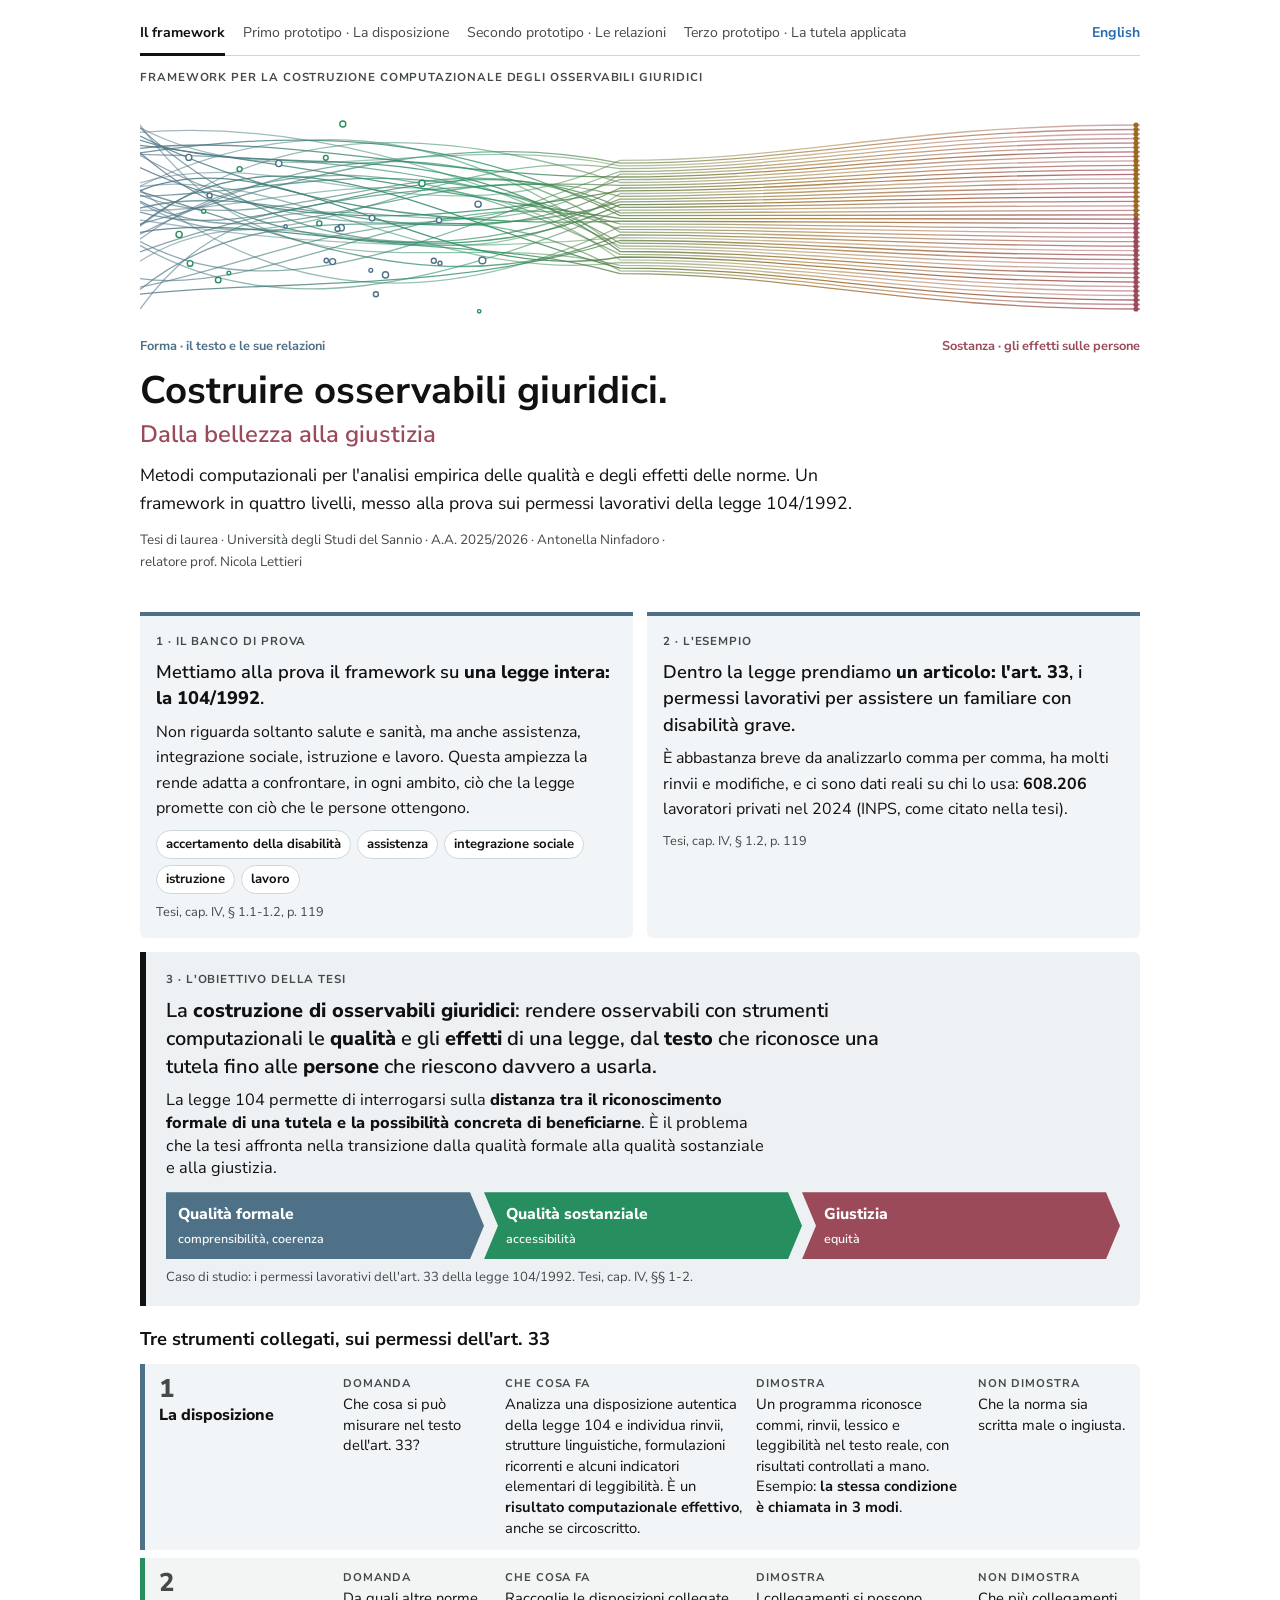
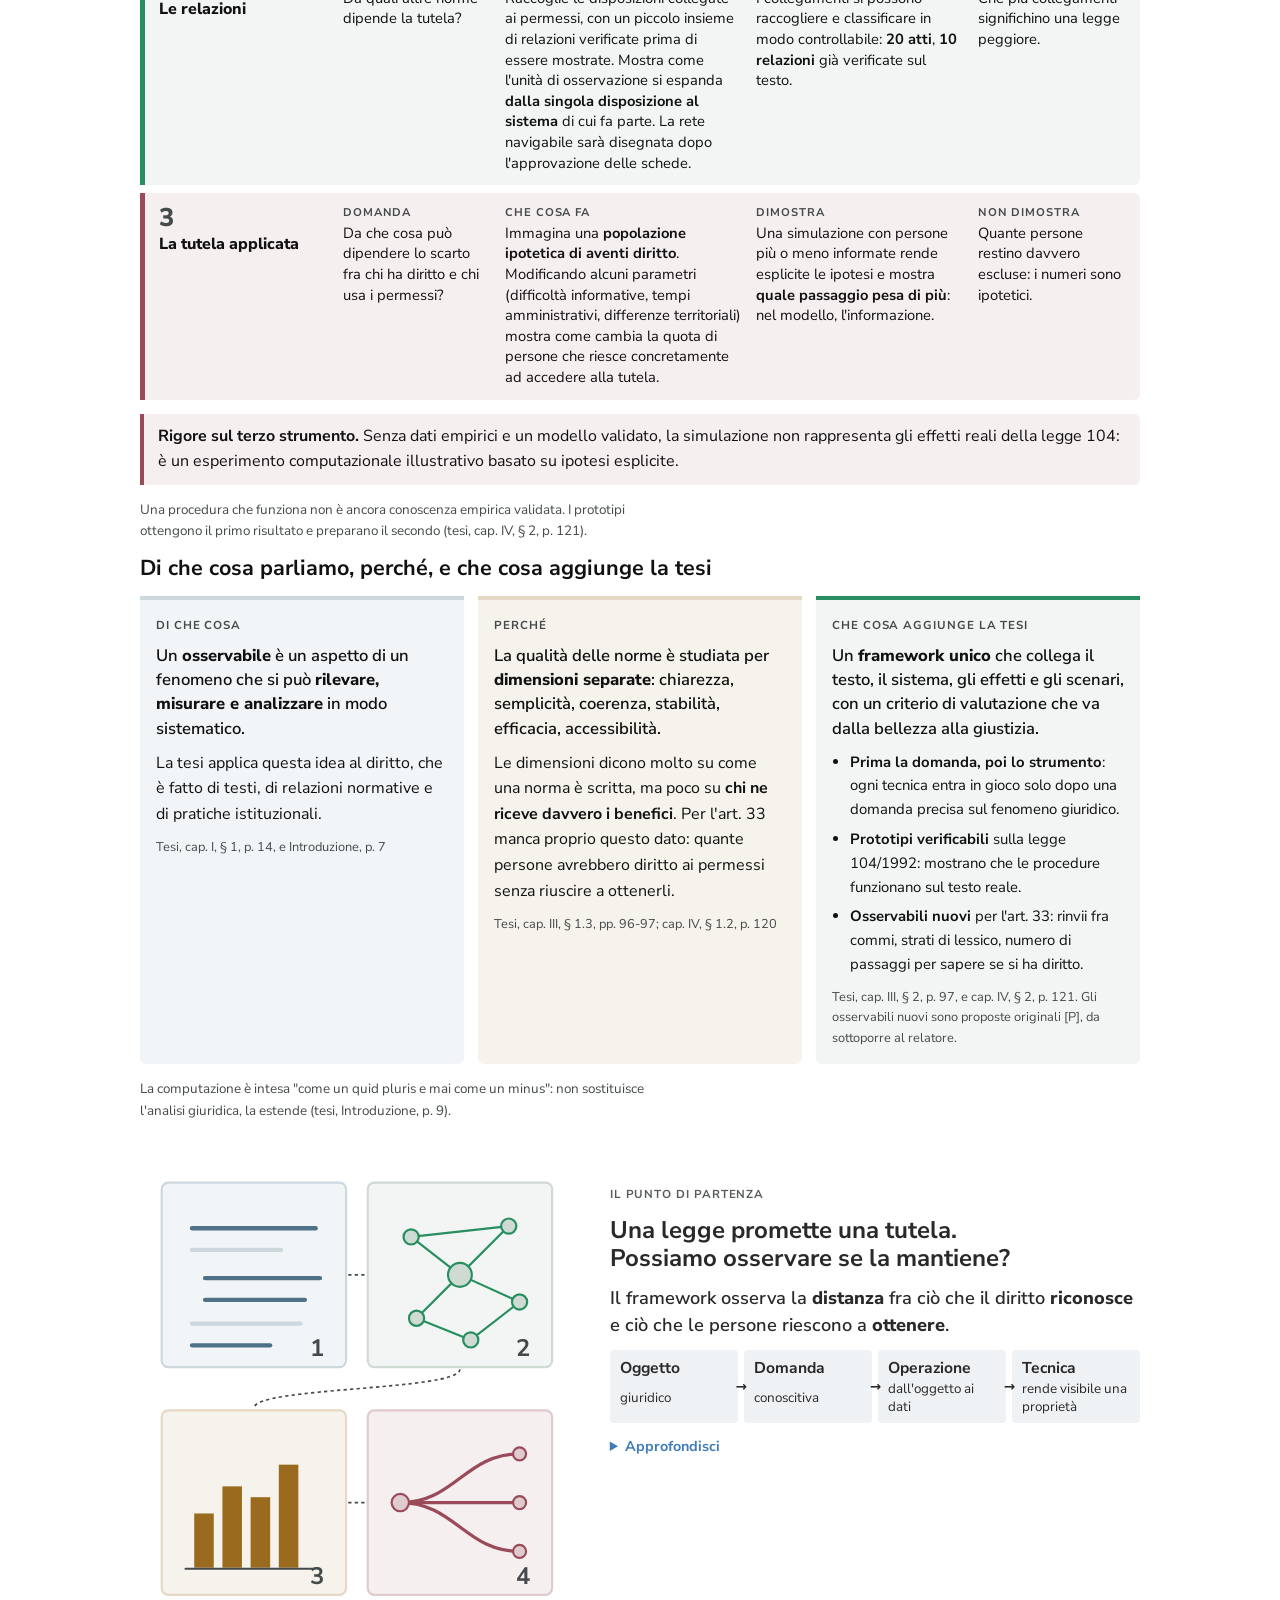
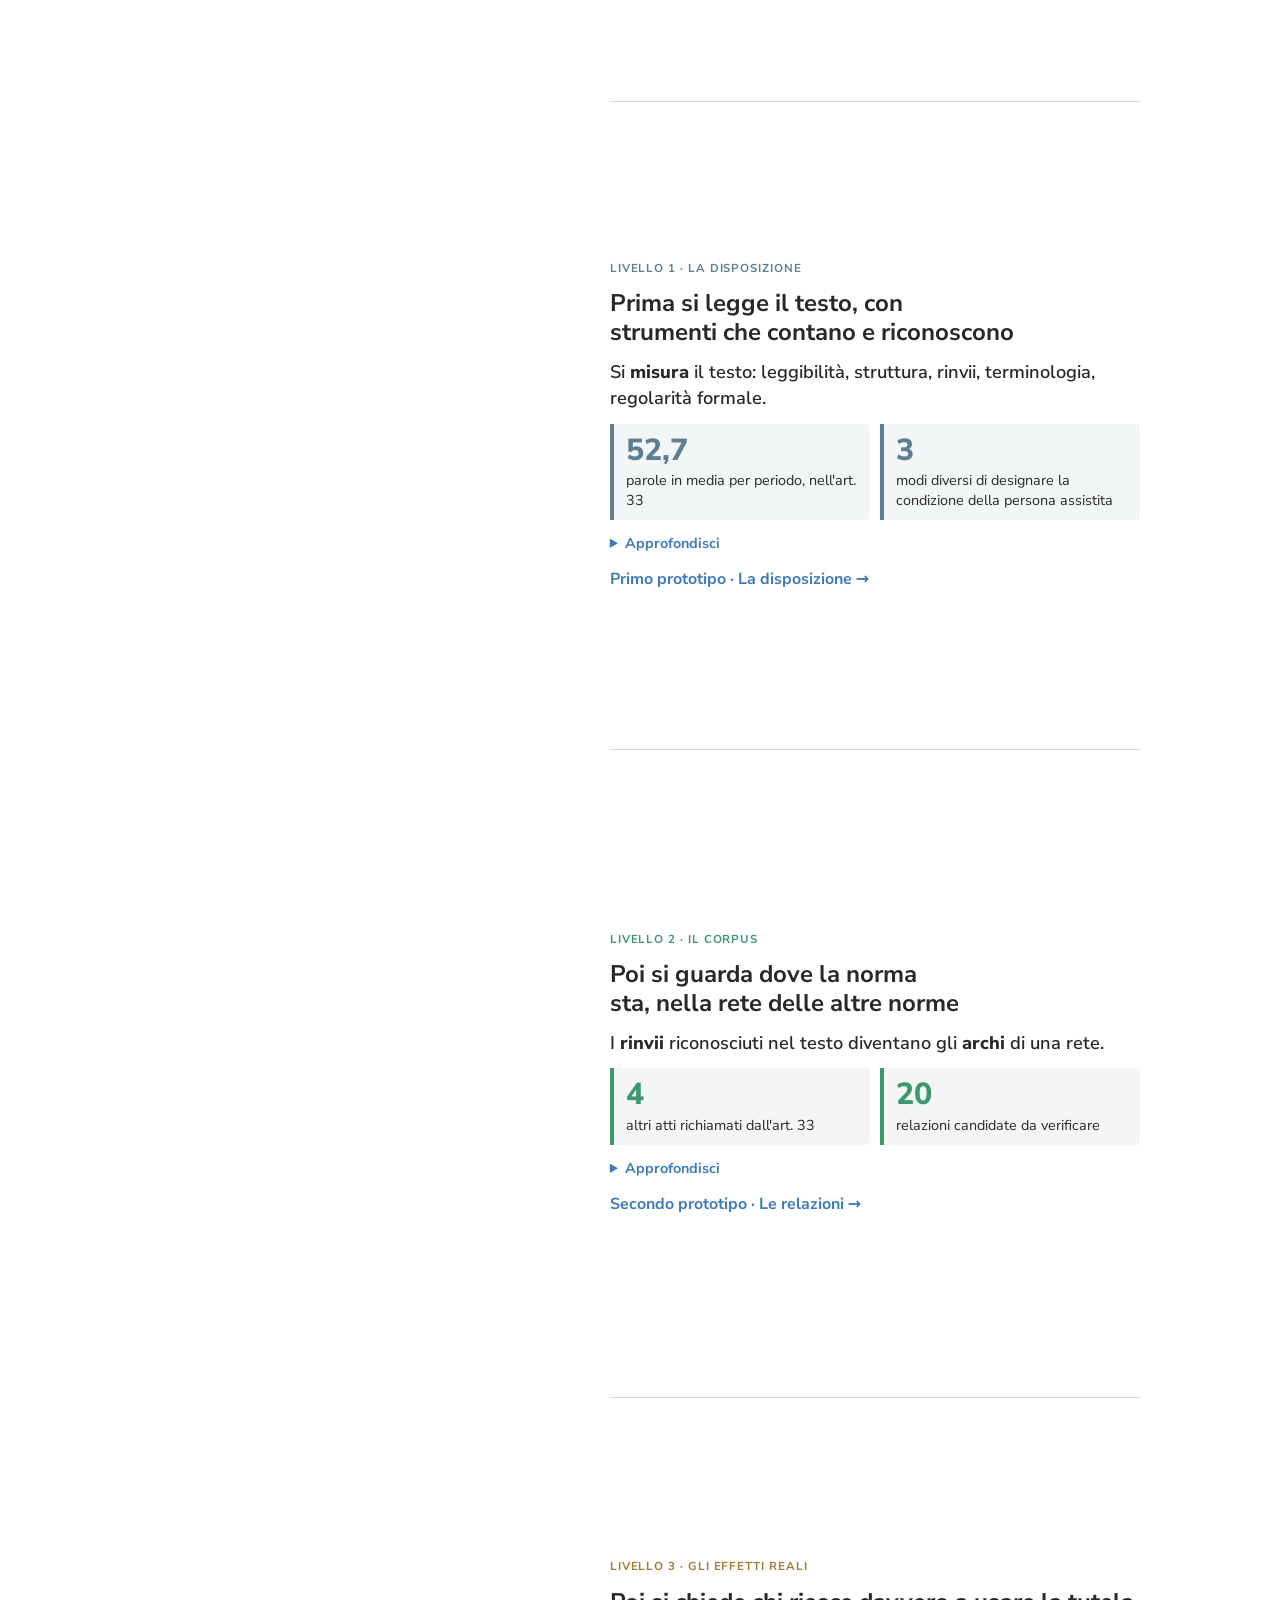
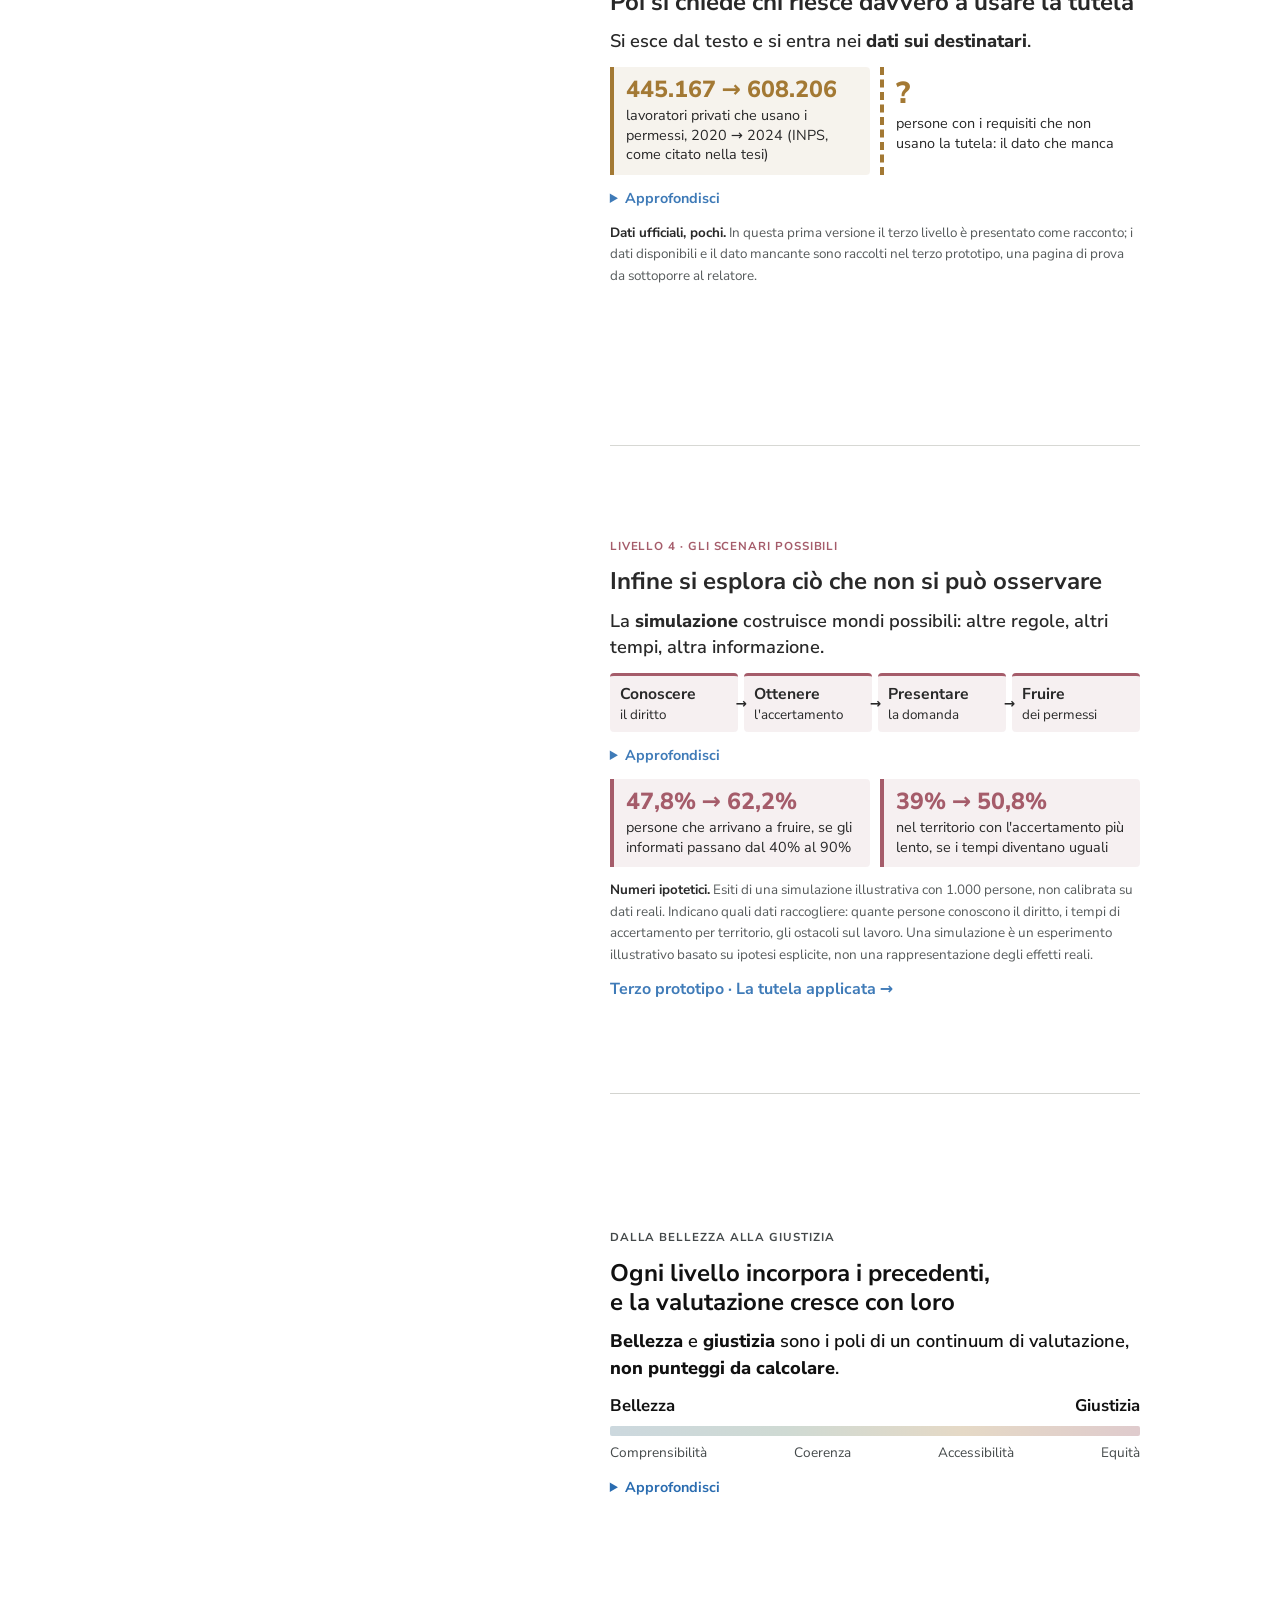
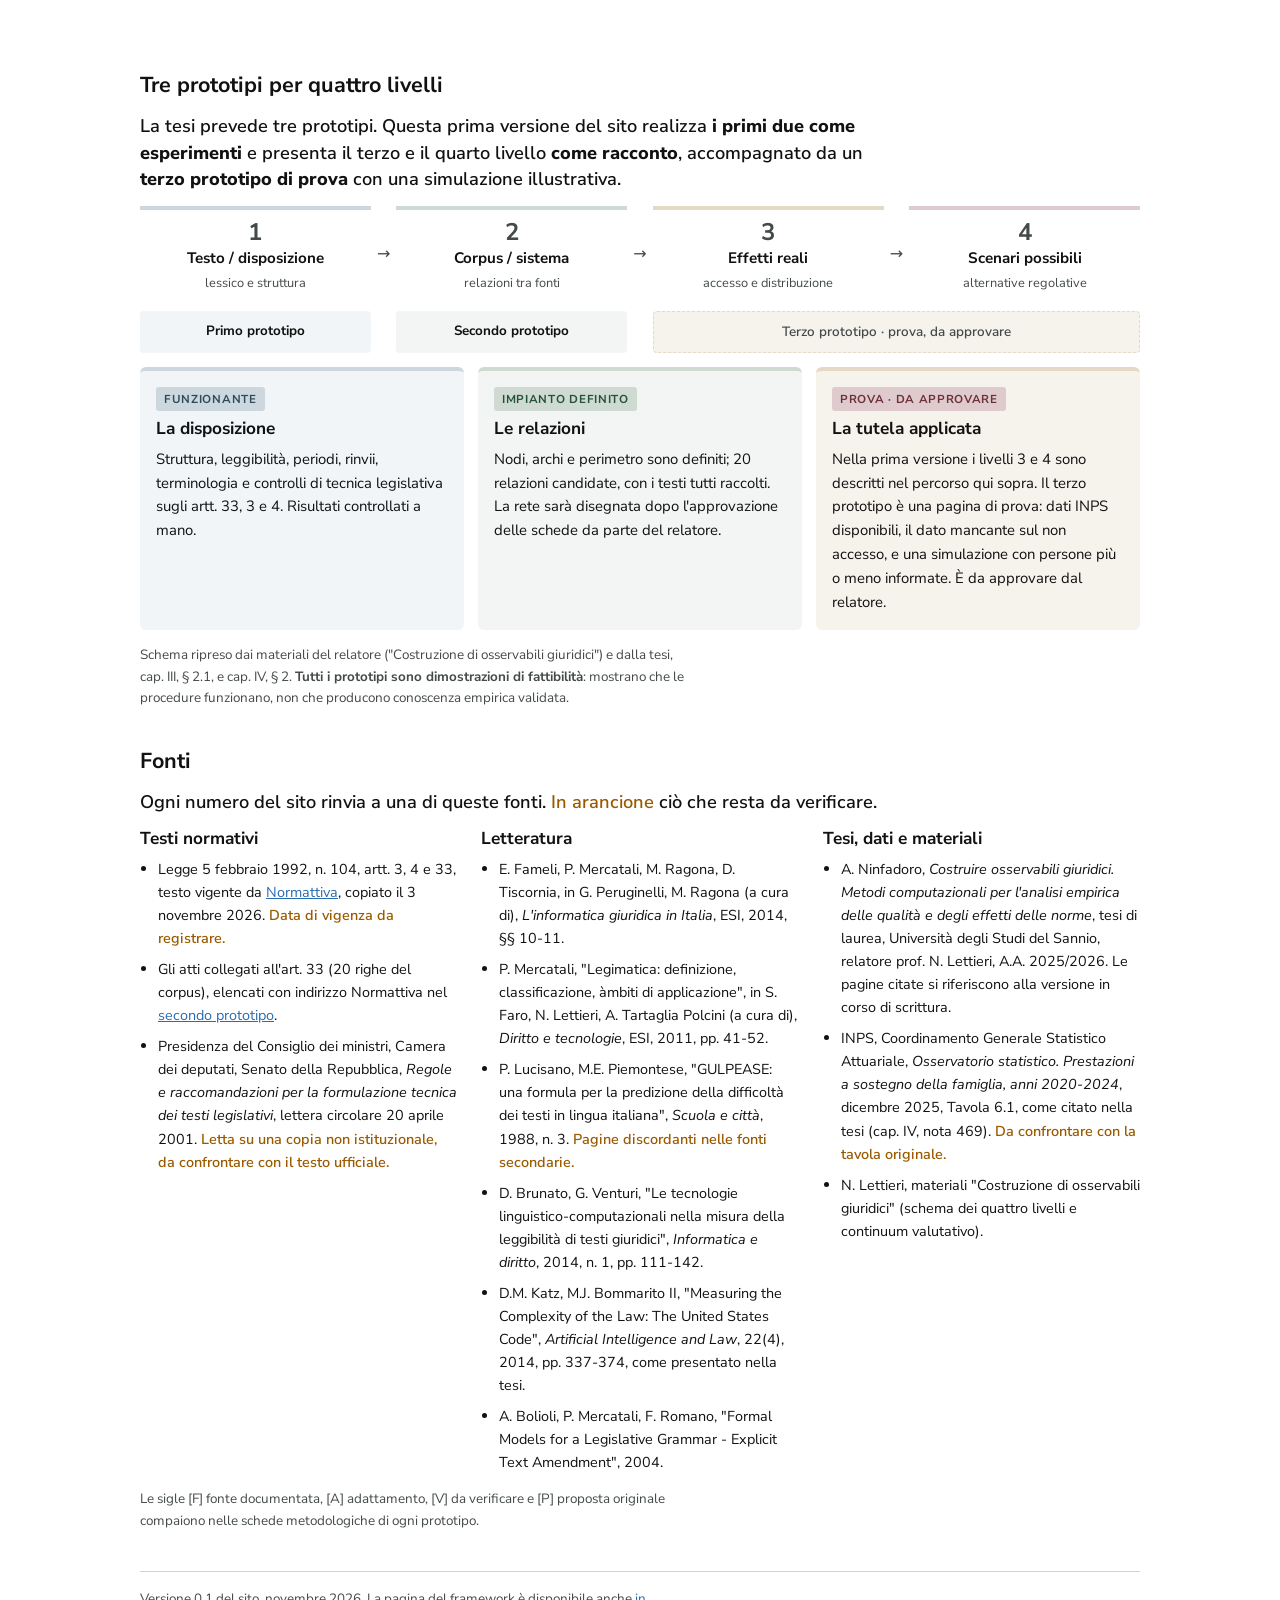
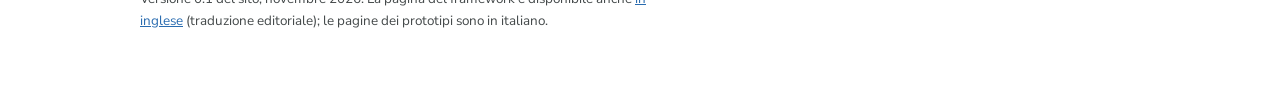
==== index.html @ 89d92637 "Versione inglese della pagina del framework; selettore di lingua Co-Authored-By: Claude Opus 5.5 <no" ====
<!doctype html>
<html lang="it">
<head>
<meta charset="utf-8">
<link rel="icon" href="assets/icona.svg" type="image/svg+xml">
<meta name="viewport" content="width=device-width, initial-scale=1, viewport-fit=cover">
<title>Costruire osservabili giuridici · Dalla bellezza alla giustizia</title>
<meta name="claude:viewport-fit-sides" content="cover">
<meta name="description" content="Framework per la costruzione computazionale degli osservabili giuridici: tre prototipi per quattro livelli di indagine, applicati ai permessi dell'art. 33 della legge 104/1992.">
<link rel="stylesheet" href="https://fonts.googleapis.com/css2?family=Nunito+Sans:ital,wght@0,400;0,600;0,700;1,400&display=swap">
<link rel="stylesheet" href="assets/base.css">
<link rel="stylesheet" href="assets/percorso.css">
</head>
<body>
<div class="pagina">

<header class="testata">
  <nav class="nav" aria-label="Sezioni del sito">
    <a href="index.html" aria-current="page">Il framework</a>
    <a class="n1" href="testo/index.html">Primo prototipo · La disposizione</a>
    <a class="n2" href="relazioni/index.html">Secondo prototipo · Le relazioni</a>
    <a class="n3" href="fasi-successive/simulazione/index.html">Terzo prototipo · La tutela applicata</a>
    <a class="lingua" href="en/index.html" lang="en">English</a>
  </nav>
  <span class="etichetta">Framework per la costruzione computazionale degli osservabili giuridici</span>
  <figure class="emblema">
    <img src="assets/emblema.svg" alt="Illustrazione: linee intrecciate a sinistra, come i rinvii di un testo normativo, convergono e si aprono a destra in un ventaglio ordinato; i colori passano dal blu e verde della forma all'ocra e al rosa della sostanza." width="1000" height="230">
    <figcaption><span class="e-forma">Forma · il testo e le sue relazioni</span><span class="e-sost">Sostanza · gli effetti sulle persone</span></figcaption>
  </figure>
  <h1>Costruire osservabili giuridici. <span class="h1-sotto">Dalla bellezza alla giustizia</span></h1>
  <p class="sottotitolo">Metodi computazionali per l'analisi empirica delle qualità e degli effetti delle norme. Un framework in quattro livelli, messo alla prova sui permessi lavorativi della legge 104/1992.</p>
  <p class="nota">Tesi di laurea · Università degli Studi del Sannio · A.A. 2025/2026 · Antonella Ninfadoro · relatore prof. Nicola Lettieri</p>
</header>


<section class="introduzione" aria-labelledby="t-intro">
  <ol class="filo">
    <li class="filo-p">
      <span class="etichetta">1 · Il banco di prova</span>
      <p class="tesi">Mettiamo alla prova il framework su <b>una legge intera: la 104/1992</b>.</p>
      <p>Non riguarda soltanto salute e sanità, ma anche assistenza, integrazione sociale, istruzione e lavoro. Questa ampiezza la rende adatta a confrontare, in ogni ambito, ciò che la legge promette con ciò che le persone ottengono.</p>
      <div class="ambiti" aria-label="Ambiti della legge 104/1992"><span>accertamento della disabilità</span><span>assistenza</span><span>integrazione sociale</span><span>istruzione</span><span>lavoro</span></div>
      <small>Tesi, cap. IV, § 1.1-1.2, p. 119</small>
    </li>
    <li class="filo-p">
      <span class="etichetta">2 · L'esempio</span>
      <p class="tesi">Dentro la legge prendiamo <b>un articolo: l'art. 33</b>, i permessi lavorativi per assistere un familiare con disabilità grave.</p>
      <p>È abbastanza breve da analizzarlo comma per comma, ha molti rinvii e modifiche, e ci sono dati reali su chi lo usa: <b>608.206</b> lavoratori privati nel 2024 (INPS, come citato nella tesi).</p>
      <small>Tesi, cap. IV, § 1.2, p. 119</small>
    </li>
  </ol>

  <div class="obiettivo">
    <span class="etichetta">3 · L'obiettivo della tesi</span>
    <p>La <b>costruzione di osservabili giuridici</b>: rendere osservabili con strumenti computazionali le <b>qualità</b> e gli <b>effetti</b> di una legge, dal <b>testo</b> che riconosce una tutela fino alle <b>persone</b> che riescono davvero a usarla.</p>
    <p class="ob-perche">La legge 104 permette di interrogarsi sulla <b>distanza tra il riconoscimento formale di una tutela e la possibilità concreta di beneficiarne</b>. È il problema che la tesi affronta nella transizione dalla qualità formale alla qualità sostanziale e alla giustizia.</p>
    <div class="transizione" aria-label="Dalla qualità formale alla giustizia">
      <span class="tr-1">Qualità formale<small>comprensibilità, coerenza</small></span>
      <span class="tr-2">Qualità sostanziale<small>accessibilità</small></span>
      <span class="tr-3">Giustizia<small>equità</small></span>
    </div>
    <small>Caso di studio: i permessi lavorativi dell'art. 33 della legge 104/1992. Tesi, cap. IV, §§ 1-2.</small>
  </div>

  <h3 class="sotto-h">Tre strumenti collegati, sui permessi dell'art. 33</h3>
  <div class="dimostra">
    <div class="dm-riga dm-1">
      <a class="dm-nome" href="testo/index.html"><span>1</span>La disposizione</a>
      <div><span class="dm-et">Domanda</span>Che cosa si può misurare nel testo dell'art. 33?</div>
      <div class="dm-fa"><span class="dm-et">Che cosa fa</span>Analizza una disposizione autentica della legge 104 e individua rinvii, strutture linguistiche, formulazioni ricorrenti e alcuni indicatori elementari di leggibilità. È un <b>risultato computazionale effettivo</b>, anche se circoscritto.</div>
      <div><span class="dm-et">Dimostra</span>Un programma riconosce commi, rinvii, lessico e leggibilità nel testo reale, con risultati controllati a mano. Esempio: <b>la stessa condizione è chiamata in 3 modi</b>.</div>
      <div><span class="dm-et">Non dimostra</span>Che la norma sia scritta male o ingiusta.</div>
    </div>
    <div class="dm-riga dm-2">
      <a class="dm-nome" href="relazioni/index.html"><span>2</span>Le relazioni</a>
      <div><span class="dm-et">Domanda</span>Da quali altre norme dipende la tutela?</div>
      <div class="dm-fa"><span class="dm-et">Che cosa fa</span>Raccoglie le disposizioni collegate ai permessi, con un piccolo insieme di relazioni verificate prima di essere mostrate. Mostra come l'unità di osservazione si espanda <b>dalla singola disposizione al sistema</b> di cui fa parte. La rete navigabile sarà disegnata dopo l'approvazione delle schede.</div>
      <div><span class="dm-et">Dimostra</span>I collegamenti si possono raccogliere e classificare in modo controllabile: <b>20 atti</b>, <b>10 relazioni</b> già verificate sul testo.</div>
      <div><span class="dm-et">Non dimostra</span>Che più collegamenti significhino una legge peggiore.</div>
    </div>
    <div class="dm-riga dm-3">
      <a class="dm-nome" href="fasi-successive/simulazione/index.html"><span>3</span>La tutela applicata</a>
      <div><span class="dm-et">Domanda</span>Da che cosa può dipendere lo scarto fra chi ha diritto e chi usa i permessi?</div>
      <div class="dm-fa"><span class="dm-et">Che cosa fa</span>Immagina una <b>popolazione ipotetica di aventi diritto</b>. Modificando alcuni parametri (difficoltà informative, tempi amministrativi, differenze territoriali) mostra come cambia la quota di persone che riesce concretamente ad accedere alla tutela.</div>
      <div><span class="dm-et">Dimostra</span>Una simulazione con persone più o meno informate rende esplicite le ipotesi e mostra <b>quale passaggio pesa di più</b>: nel modello, l'informazione.</div>
      <div><span class="dm-et">Non dimostra</span>Quante persone restino davvero escluse: i numeri sono ipotetici.</div>
    </div>
  </div>
  <p class="rigore"><b>Rigore sul terzo strumento.</b> Senza dati empirici e un modello validato, la simulazione non rappresenta gli effetti reali della legge 104: è un esperimento computazionale illustrativo basato su ipotesi esplicite.</p>
  <p class="nota">Una procedura che funziona non è ancora conoscenza empirica validata. I prototipi ottengono il primo risultato e preparano il secondo (tesi, cap. IV, § 2, p. 121).</p>

  <h2 id="t-intro">Di che cosa parliamo, perché, e che cosa aggiunge la tesi</h2>
  <div class="tre">
    <div class="tre-c">
      <span class="etichetta">Di che cosa</span>
      <p class="tesi">Un <b>osservabile</b> è un aspetto di un fenomeno che si può <b>rilevare, misurare e analizzare</b> in modo sistematico.</p>
      <p>La tesi applica questa idea al diritto, che è fatto di testi, di relazioni normative e di pratiche istituzionali.</p>
      <small>Tesi, cap. I, § 1, p. 14, e Introduzione, p. 7</small>
    </div>
    <div class="tre-c">
      <span class="etichetta">Perché</span>
      <p class="tesi">La qualità delle norme è studiata per <b>dimensioni separate</b>: chiarezza, semplicità, coerenza, stabilità, efficacia, accessibilità.</p>
      <p>Le dimensioni dicono molto su come una norma è scritta, ma poco su <b>chi ne riceve davvero i benefici</b>. Per l'art. 33 manca proprio questo dato: quante persone avrebbero diritto ai permessi senza riuscire a ottenerli.</p>
      <small>Tesi, cap. III, § 1.3, pp. 96-97; cap. IV, § 1.2, p. 120</small>
    </div>
    <div class="tre-c contributo">
      <span class="etichetta">Che cosa aggiunge la tesi</span>
      <p class="tesi">Un <b>framework unico</b> che collega il testo, il sistema, gli effetti e gli scenari, con un criterio di valutazione che va dalla bellezza alla giustizia.</p>
      <ul>
        <li><b>Prima la domanda, poi lo strumento</b>: ogni tecnica entra in gioco solo dopo una domanda precisa sul fenomeno giuridico.</li>
        <li><b>Prototipi verificabili</b> sulla legge 104/1992: mostrano che le procedure funzionano sul testo reale.</li>
        <li><b>Osservabili nuovi</b> per l'art. 33: rinvii fra commi, strati di lessico, numero di passaggi per sapere se si ha diritto.</li>
      </ul>
      <small>Tesi, cap. III, § 2, p. 97, e cap. IV, § 2, p. 121. Gli osservabili nuovi sono proposte originali [P], da sottoporre al relatore.</small>
    </div>
  </div>
  <p class="nota">La computazione è intesa "come un quid pluris e mai come un minus": non sostituisce l'analisi giuridica, la estende (tesi, Introduzione, p. 9).</p>
</section>

<section class="percorso" aria-label="Il framework, livello per livello">
  <div class="scena" aria-hidden="true">
    <svg id="scena" viewBox="0 0 400 420">
      <g class="liv" data-liv="1" transform="translate(20,20)">
        <rect class="fondo f-disp" width="170" height="170" rx="6"/>
        <line class="tratto" x1="28" y1="42" x2="142" y2="42"/><line class="tratto lieve" x1="28" y1="62" x2="110" y2="62"/>
        <line class="tratto" x1="40" y1="88" x2="146" y2="88"/><line class="tratto" x1="40" y1="108" x2="132" y2="108"/>
        <line class="tratto lieve" x1="28" y1="130" x2="128" y2="130"/><line class="tratto" x1="28" y1="150" x2="100" y2="150"/>
        <text class="num" x="150" y="160">1</text>
      </g>
      <g class="liv" data-liv="2" transform="translate(210,20)">
        <rect class="fondo f-corp" width="170" height="170" rx="6"/>
        <g class="rete">
          <line x1="85" y1="85" x2="40" y2="50"/><line x1="85" y1="85" x2="130" y2="40"/><line x1="85" y1="85" x2="140" y2="110"/>
          <line x1="85" y1="85" x2="45" y2="125"/><line x1="40" y1="50" x2="130" y2="40"/><line x1="45" y1="125" x2="95" y2="145"/><line x1="140" y1="110" x2="95" y2="145"/>
          <circle cx="85" cy="85" r="11"/><circle cx="40" cy="50" r="7"/><circle cx="130" cy="40" r="7"/><circle cx="140" cy="110" r="7"/><circle cx="45" cy="125" r="7"/><circle cx="95" cy="145" r="7"/>
        </g>
        <text class="num" x="150" y="160">2</text>
      </g>
      <g class="liv" data-liv="3" transform="translate(20,230)">
        <rect class="fondo f-eff" width="170" height="170" rx="6"/>
        <g class="barre"><rect x="30" y="95" width="18" height="50"/><rect x="56" y="70" width="18" height="75"/><rect x="82" y="80" width="18" height="65"/><rect x="108" y="50" width="18" height="95"/></g>
        <line class="tratto" x1="22" y1="146" x2="140" y2="146"/>
        <text class="num" x="150" y="160">3</text>
      </g>
      <g class="liv" data-liv="4" transform="translate(210,230)">
        <rect class="fondo f-sim" width="170" height="170" rx="6"/>
        <g class="rami"><path d="M30 85 C80 85 90 40 140 40"/><path d="M30 85 L140 85"/><path d="M30 85 C80 85 90 130 140 130"/>
          <circle cx="30" cy="85" r="8"/><circle cx="140" cy="40" r="6"/><circle cx="140" cy="85" r="6"/><circle cx="140" cy="130" r="6"/></g>
        <text class="num" x="150" y="160">4</text>
      </g>
      <path class="freccia" d="M192 105 H208"/><path class="freccia" d="M295 192 C295 212 105 208 105 228"/><path class="freccia" d="M192 315 H208"/>
    </svg>
  </div>

  <div class="passi">
    <article class="passo" data-passo="0">
      <span class="etichetta">Il punto di partenza</span>
      <h2>Una legge promette una tutela. Possiamo osservare se la mantiene?</h2>
      <p class="tesi">Il framework osserva la <b>distanza</b> fra ciò che il diritto <b>riconosce</b> e ciò che le persone riescono a <b>ottenere</b>.</p>
      <ol class="catena" aria-label="I quattro elementi del framework">
        <li><b>Oggetto</b><span>giuridico</span></li>
        <li><b>Domanda</b><span>conoscitiva</span></li>
        <li><b>Operazione</b><span>dall'oggetto ai dati</span></li>
        <li><b>Tecnica</b><span>rende visibile una proprietà</span></li>
      </ol>
      <details class="altro">
        <summary>Approfondisci</summary>
        <p>L'art. 3, comma 2, della Costituzione chiede di rimuovere gli ostacoli che limitano "di fatto" l'uguaglianza. L'espressione sposta lo sguardo dal testo della norma alla vita delle persone. La computazione offre strumenti per osservare la distanza fra ciò che il diritto riconosce e ciò che le persone riescono a ottenere.</p>
        <p>Il framework non è un metodo unico. Mette in relazione quattro elementi: un oggetto giuridico, una domanda conoscitiva, un'operazione che trasforma l'oggetto in dati, una tecnica che rende visibile una proprietà di quei dati.</p>
      </details>
    </article>

    <article class="passo" data-passo="1">
      <span class="etichetta l1">Livello 1 · La disposizione</span>
      <h2>Prima si legge il testo, con strumenti che contano e riconoscono</h2>
      <p class="tesi">Si <b>misura</b> il testo: leggibilità, struttura, rinvii, terminologia, regolarità formale.</p>
      <div class="cifre l1">
        <div><b>52,7</b><span>parole in media per periodo, nell'art. 33</span></div>
        <div><b>3</b><span>modi diversi di designare la condizione della persona assistita</span></div>
      </div>
      <details class="altro">
        <summary>Approfondisci</summary>
        <p>Il testo normativo è fatto di parole, e le parole si possono contare e riconoscere. Al primo livello si misurano leggibilità, struttura, rinvii, terminologia, regolarità formale. L'operazione è descrivere e misurare.</p>
        <p>Nell'art. 33 un periodo ha in media <b>52,7 parole</b>. La stessa condizione della persona assistita è designata in <b>tre modi</b>, che corrispondono a strati diversi di modifiche.</p>
      </details>
      <a class="vai" href="testo/index.html">Primo prototipo · La disposizione →</a>
    </article>

    <article class="passo" data-passo="2">
      <span class="etichetta l2">Livello 2 · Il corpus</span>
      <h2>Poi si guarda dove la norma sta, nella rete delle altre norme</h2>
      <p class="tesi">I <b>rinvii</b> riconosciuti nel testo diventano gli <b>archi</b> di una rete.</p>
      <div class="cifre l2">
        <div><b>4</b><span>altri atti richiamati dall'art. 33</span></div>
        <div><b>20</b><span>relazioni candidate da verificare</span></div>
      </div>
      <details class="altro">
        <summary>Approfondisci</summary>
        <p>Una disposizione chiara, letta da sola, può diventare oscura dentro una catena di rinvii e modifiche. Al secondo livello i rinvii riconosciuti nel testo diventano gli archi di una rete. La domanda è se la norma sta bene nel sistema.</p>
        <p>L'art. 33 rinvia a <b>4 altri atti</b>. Le sue note di aggiornamento registrano modifiche, interpretazioni, deroghe e una sentenza della Corte costituzionale: <b>20 relazioni candidate</b> da verificare.</p>
      </details>
      <a class="vai" href="relazioni/index.html">Secondo prototipo · Le relazioni →</a>
    </article>

    <article class="passo" data-passo="3">
      <span class="etichetta l3">Livello 3 · Gli effetti reali</span>
      <h2>Poi si chiede chi riesce davvero a usare la tutela</h2>
      <p class="tesi">Si esce dal testo e si entra nei <b>dati sui destinatari</b>.</p>
      <div class="cifre l3">
        <div><b>445.167 → 608.206</b><span>lavoratori privati che usano i permessi, 2020 → 2024 (INPS, come citato nella tesi)</span></div>
        <div class="manca"><b>?</b><span>persone con i requisiti che non usano la tutela: il dato che manca</span></div>
      </div>
      <details class="altro">
        <summary>Approfondisci</summary>
        <p>Il terzo livello esce dal testo ed entra nei dati sui destinatari. Attribuire un effetto a una norma richiede un disegno di ricerca adeguato. Il primo passo è costruire l'osservabile giusto.</p>
        <p>I lavoratori privati che usano i permessi passano da <b>445.167</b> nel 2020 a <b>608.206</b> nel 2024 (INPS, come citato nella tesi). Manca il dato più importante: quante persone avrebbero diritto ai permessi senza riuscire a ottenerli. L'osservabile da costruire è il non accesso: chi ha i requisiti e non usa la tutela, dove e perché.</p>
      </details>
      <p class="nota stato-liv"><b>Dati ufficiali, pochi.</b> In questa prima versione il terzo livello è presentato come racconto; i dati disponibili e il dato mancante sono raccolti nel terzo prototipo, una pagina di prova da sottoporre al relatore.</p>
    </article>

    <article class="passo" data-passo="4">
      <span class="etichetta l4">Livello 4 · Gli scenari possibili</span>
      <h2>Infine si esplora ciò che non si può osservare</h2>
      <p class="tesi">La <b>simulazione</b> costruisce mondi possibili: altre regole, altri tempi, altra informazione.</p>
      <ol class="catena l4" aria-label="Passaggi che una simulazione potrebbe seguire">
        <li><b>Conoscere</b><span>il diritto</span></li>
        <li><b>Ottenere</b><span>l'accertamento</span></li>
        <li><b>Presentare</b><span>la domanda</span></li>
        <li><b>Fruire</b><span>dei permessi</span></li>
      </ol>
      <details class="altro">
        <summary>Approfondisci</summary>
        <p>La simulazione costruisce mondi possibili: che cosa accadrebbe con altre regole, altri tempi, altra informazione. I suoi risultati dipendono dalle ipotesi e vanno letti con l'analisi di sensibilità. Estende l'osservazione verso i possibili e non la sostituisce.</p>
        <p>Per l'art. 33 si potrebbe simulare una popolazione ipotetica di aventi diritto che attraversa i passaggi ricostruiti nel primo prototipo: conoscere il diritto, ottenere l'accertamento, presentare la domanda, fruire dei permessi. Variando tempi e informazione si vedrebbe quale passaggio pesa di più.</p>
      </details>
      <div class="cifre l4">
        <div><b>47,8% → 62,2%</b><span>persone che arrivano a fruire, se gli informati passano dal 40% al 90%</span></div>
        <div><b>39% → 50,8%</b><span>nel territorio con l'accertamento più lento, se i tempi diventano uguali</span></div>
      </div>
      <p class="nota stato-liv"><b>Numeri ipotetici.</b> Esiti di una simulazione illustrativa con 1.000 persone, non calibrata su dati reali. Indicano quali dati raccogliere: quante persone conoscono il diritto, i tempi di accertamento per territorio, gli ostacoli sul lavoro. Una simulazione è un esperimento illustrativo basato su ipotesi esplicite, non una rappresentazione degli effetti reali.</p>
      <a class="vai" href="fasi-successive/simulazione/index.html">Terzo prototipo · La tutela applicata →</a>
    </article>

    <article class="passo" data-passo="5">
      <span class="etichetta">Dalla bellezza alla giustizia</span>
      <h2>Ogni livello incorpora i precedenti, e la valutazione cresce con loro</h2>
      <p class="tesi"><b>Bellezza</b> e <b>giustizia</b> sono i poli di un continuum di valutazione, <b>non punteggi da calcolare</b>.</p>
      <div class="continuum">
        <div class="c-poli"><b>Bellezza</b><b>Giustizia</b></div>
        <div class="c-barra"></div>
        <div class="c-criteri"><span>Comprensibilità</span><span>Coerenza</span><span>Accessibilità</span><span>Equità</span></div>
      </div>
      <details class="altro">
        <summary>Approfondisci</summary>
        <p>Bellezza e giustizia sono i poli di un continuum di valutazione, non punteggi da calcolare. I primi due livelli informano soprattutto un giudizio sulla qualità formale; il terzo e il quarto un giudizio sugli effetti. I dati non dicono che una legge è giusta. Rendono osservabili conseguenze rilevanti per quel giudizio, che resta affidato a un criterio normativo esplicito.</p>
      </details>
    </article>
  </div>
</section>

<section aria-labelledby="t-tre">
  <h2 id="t-tre">Tre prototipi per quattro livelli</h2>
  <p class="tesi">La tesi prevede tre prototipi. Questa prima versione del sito realizza <b>i primi due come esperimenti</b> e presenta il terzo e il quarto livello <b>come racconto</b>, accompagnato da un <b>terzo prototipo di prova</b> con una simulazione illustrativa.</p>
  <div class="livelli">
    <a class="lv disp" href="testo/index.html"><span class="lv-n">1</span><b>Testo / disposizione</b><small>lessico e struttura</small></a>
    <div class="lv-freccia" aria-hidden="true">→</div>
    <a class="lv corp" href="relazioni/index.html"><span class="lv-n">2</span><b>Corpus / sistema</b><small>relazioni tra fonti</small></a>
    <div class="lv-freccia" aria-hidden="true">→</div>
    <div class="lv eff"><span class="lv-n">3</span><b>Effetti reali</b><small>accesso e distribuzione</small></div>
    <div class="lv-freccia" aria-hidden="true">→</div>
    <div class="lv sim"><span class="lv-n">4</span><b>Scenari possibili</b><small>alternative regolative</small></div>
    <a class="pr p1" href="testo/index.html">Primo prototipo</a>
    <a class="pr p2" href="relazioni/index.html">Secondo prototipo</a>
    <a class="pr p3 futuro" href="fasi-successive/simulazione/index.html">Terzo prototipo · prova, da approvare</a>
  </div>
  <div class="schede-pr">
    <a class="spr disp" href="testo/index.html">
      <span class="statuto misurato">funzionante</span>
      <h3>La disposizione</h3>
      <p>Struttura, leggibilità, periodi, rinvii, terminologia e controlli di tecnica legislativa sugli artt. 33, 3 e 4. Risultati controllati a mano.</p>
    </a>
    <a class="spr corp" href="relazioni/index.html">
      <span class="statuto progetto">impianto definito</span>
      <h3>Le relazioni</h3>
      <p>Nodi, archi e perimetro sono definiti; 20 relazioni candidate, con i testi tutti raccolti. La rete sarà disegnata dopo l'approvazione delle schede da parte del relatore.</p>
    </a>
    <a class="spr eff" href="fasi-successive/simulazione/index.html">
      <span class="statuto simulato">prova · da approvare</span>
      <h3>La tutela applicata</h3>
      <p>Nella prima versione i livelli 3 e 4 sono descritti nel percorso qui sopra. Il terzo prototipo è una pagina di prova: dati INPS disponibili, il dato mancante sul non accesso, e una simulazione con persone più o meno informate. È da approvare dal relatore.</p>
    </a>
  </div>
  <p class="nota">Schema ripreso dai materiali del relatore ("Costruzione di osservabili giuridici") e dalla tesi, cap. III, § 2.1, e cap. IV, § 2. <b>Tutti i prototipi sono dimostrazioni di fattibilità</b>: mostrano che le procedure funzionano, non che producono conoscenza empirica validata.</p>
</section>


<section class="fonti" id="fonti" aria-labelledby="t-fonti">
  <h2 id="t-fonti">Fonti</h2>
  <p class="tesi">Ogni numero del sito rinvia a una di queste fonti. <span class="verifica">In arancione</span> ciò che resta da verificare.</p>
  <div class="fonti-gruppi">
    <div>
      <h3>Testi normativi</h3>
      <ul>
        <li>Legge 5 febbraio 1992, n. 104, artt. 3, 4 e 33, testo vigente da <a href="https://www.normattiva.it/eli/stato/LEGGE/1992/02/05/104/CONSOLIDATED/" target="_blank" rel="noopener">Normattiva</a>, copiato il 3 novembre 2026. <span class="verifica">Data di vigenza da registrare.</span></li>
        <li>Gli atti collegati all'art. 33 (20 righe del corpus), elencati con indirizzo Normattiva nel <a href="relazioni/index.html">secondo prototipo</a>.</li>
        <li>Presidenza del Consiglio dei ministri, Camera dei deputati, Senato della Repubblica, <i>Regole e raccomandazioni per la formulazione tecnica dei testi legislativi</i>, lettera circolare 20 aprile 2001. <span class="verifica">Letta su una copia non istituzionale, da confrontare con il testo ufficiale.</span></li>
      </ul>
    </div>
    <div>
      <h3>Letteratura</h3>
      <ul>
        <li>E. Fameli, P. Mercatali, M. Ragona, D. Tiscornia, in G. Peruginelli, M. Ragona (a cura di), <i>L'informatica giuridica in Italia</i>, ESI, 2014, §§ 10-11.</li>
        <li>P. Mercatali, "Legimatica: definizione, classificazione, àmbiti di applicazione", in S. Faro, N. Lettieri, A. Tartaglia Polcini (a cura di), <i>Diritto e tecnologie</i>, ESI, 2011, pp. 41-52.</li>
        <li>P. Lucisano, M.E. Piemontese, "GULPEASE: una formula per la predizione della difficoltà dei testi in lingua italiana", <i>Scuola e città</i>, 1988, n. 3. <span class="verifica">Pagine discordanti nelle fonti secondarie.</span></li>
        <li>D. Brunato, G. Venturi, "Le tecnologie linguistico-computazionali nella misura della leggibilità di testi giuridici", <i>Informatica e diritto</i>, 2014, n. 1, pp. 111-142.</li>
        <li>D.M. Katz, M.J. Bommarito II, "Measuring the Complexity of the Law: The United States Code", <i>Artificial Intelligence and Law</i>, 22(4), 2014, pp. 337-374, come presentato nella tesi.</li>
        <li>A. Bolioli, P. Mercatali, F. Romano, "Formal Models for a Legislative Grammar - Explicit Text Amendment", 2004.</li>
      </ul>
    </div>
    <div>
      <h3>Tesi, dati e materiali</h3>
      <ul>
        <li>A. Ninfadoro, <i>Costruire osservabili giuridici. Metodi computazionali per l'analisi empirica delle qualità e degli effetti delle norme</i>, tesi di laurea, Università degli Studi del Sannio, relatore prof. N. Lettieri, A.A. 2025/2026. Le pagine citate si riferiscono alla versione in corso di scrittura.</li>
        <li>INPS, Coordinamento Generale Statistico Attuariale, <i>Osservatorio statistico. Prestazioni a sostegno della famiglia, anni 2020-2024</i>, dicembre 2025, Tavola 6.1, come citato nella tesi (cap. IV, nota 469). <span class="verifica">Da confrontare con la tavola originale.</span></li>
        <li>N. Lettieri, materiali "Costruzione di osservabili giuridici" (schema dei quattro livelli e continuum valutativo).</li>
      </ul>
    </div>
  </div>
  <p class="nota">Le sigle [F] fonte documentata, [A] adattamento, [V] da verificare e [P] proposta originale compaiono nelle schede metodologiche di ogni prototipo.</p>
</section>

<footer>
  <p>Versione 0.1 del sito, novembre 2026. La pagina del framework è disponibile anche <a href="en/index.html" lang="en">in inglese</a> (traduzione editoriale); le pagine dei prototipi sono in italiano.</p>
</footer>
</div>
<script>
(function () {
  // Il racconto: il passo visibile accende il livello corrispondente; i precedenti restano accesi.
  var passi = document.querySelectorAll('.passo'), scena = document.getElementById('scena');
  if (!('IntersectionObserver' in window) || !scena) return;
  document.documentElement.classList.add('con-scena');
  function accendi(n) {
    scena.setAttribute('data-passo', n);
    passi.forEach(function (p) { p.classList.toggle('attivo', p.getAttribute('data-passo') === String(n)); });
  }
  var oss = new IntersectionObserver(function (voci) {
    voci.forEach(function (v) { if (v.isIntersecting) accendi(v.target.getAttribute('data-passo')); });
  }, { rootMargin: '-45% 0px -45% 0px' });
  passi.forEach(function (p) { oss.observe(p); });
  accendi(0);
})();
</script>
</body>
</html>
---- assets/base.css ----
/* Base comune a index e relazioni/. Il primo prototipo (testo/) ha un suo foglio di stile
   e non dipende da questo file. Sfondo sempre chiaro; carattere Avenir (Nunito Sans dove manca).
   Layout: colonna di lettura centrale, livelli distinti dai colori dello schema del relatore. */
:root {
  color-scheme: light;
  --fondo: #ffffff;
  --inchiostro: #111111;
  --tenue: #44494a;
  --linea: #d3d4d0;
  --neutro: #e7e7e3;
  --accento: #2a6cb0;
  --tinta: #edf1f3;
  --liv-disp: #ccd8de;
  --liv-corp: #cfdad3;
  --liv-eff: #e5d9c6;
  --liv-sim: #dfcbcd;
  --fondo-disp: #f2f5f7;
  --fondo-corp: #f2f5f3;
  --fondo-eff: #f6f2ec;
  --fondo-sim: #f5eff0;
  --segno-disp: #4f7187;
  --segno-corp: #278e5f;
  --segno-eff: #9a6b1f;
  --segno-sim: #9b4a5a;
  --segnala: #9a5b00;
  --segnala-tenue: #fbf0dc;
  --sans: Avenir, "Avenir LT Std", "Avenir LT Pro", "Avenir Next", "Nunito Sans", "Segoe UI", system-ui, sans-serif;
}
* { box-sizing: border-box; }
body {
  margin: 0; background: var(--fondo); color: var(--inchiostro);
  font: 16px/1.6 var(--sans);
  font-variant-numeric: tabular-nums;
  padding-left: max(16px, env(safe-area-inset-left, 0px));
  padding-right: max(16px, env(safe-area-inset-right, 0px));
}
.pagina { max-width: 1000px; margin: 0 auto; padding-block: 22px 64px; display: grid; gap: 40px; }
h1, h2, h3 { margin: 0; line-height: 1.2; text-wrap: balance; }
h1 { font-size: clamp(1.7rem, 4.2vw, 2.4rem); font-weight: 700; }
h2 { font-size: 1.35rem; font-weight: 700; }
h3 { font-size: 1.08rem; font-weight: 700; }
p { margin: 0; max-width: 68ch; }
a { color: var(--accento); }
:focus-visible { outline: 2px solid var(--accento); outline-offset: 2px; }
section { display: grid; gap: 14px; min-width: 0; }

/* navigazione comune */
.nav { display: flex; flex-wrap: wrap; gap: 6px 18px; font-size: 0.88rem; border-bottom: 1px solid var(--linea); padding-bottom: 10px; }
.nav a { color: var(--tenue); text-decoration: none; padding-bottom: 8px; margin-bottom: -11px; }
.nav a[aria-current="page"] { color: var(--inchiostro); font-weight: 700; border-bottom: 3px solid var(--inchiostro); }
.nav .n1[aria-current="page"] { border-color: var(--liv-disp); }
.nav .n2[aria-current="page"] { border-color: var(--liv-corp); }
.nav .n3[aria-current="page"] { border-color: var(--liv-eff); }

.testata { display: grid; gap: 12px; }
.etichetta { font-size: 0.72rem; font-weight: 700; letter-spacing: 0.08em; text-transform: uppercase; color: var(--tenue); }
.sottotitolo { color: var(--inchiostro); font-size: 1.1rem; }
.nota { font-size: 0.84rem; color: var(--tenue); }
.verifica { color: var(--segnala); font-weight: 600; }
.stato { font-size: 0.86rem; background: var(--segnala-tenue); border-left: 3px solid var(--segnala); padding: 9px 12px; max-width: 68ch; }
.stato strong { color: var(--segnala); }

/* blocchi di statuto: che tipo di conoscenza produce una sezione */
.statuto { display: inline-flex; align-items: center; gap: 6px; font-size: 0.72rem; font-weight: 700; letter-spacing: 0.06em; text-transform: uppercase; padding: 3px 8px; border-radius: 3px; width: fit-content; }
.statuto.osservato { background: var(--liv-eff); color: #5b4318; }
.statuto.simulato { background: var(--liv-sim); color: #6d2f3b; }
.statuto.progetto { background: var(--liv-corp); color: #24513a; }
.statuto.misurato { background: var(--liv-disp); color: #2f4a5b; }

/* livelli e prototipi */
.livelli { display: grid; grid-template-columns: 1fr auto 1fr auto 1fr auto 1fr; gap: 8px 6px; align-items: stretch; }
.lv { border-top: 4px solid var(--neutro); padding: 10px 6px; text-align: center; display: grid; gap: 2px; text-decoration: none; color: inherit; }
.lv b { font-size: 0.95rem; } .lv small { color: var(--tenue); font-size: 0.8rem; }
.lv-n { font-size: 1.5rem; font-weight: 700; color: var(--tenue); line-height: 1; }
.lv.disp { border-color: var(--liv-disp); } .lv.corp { border-color: var(--liv-corp); }
.lv.eff { border-color: var(--liv-eff); } .lv.sim { border-color: var(--liv-sim); }
.lv-freccia { align-self: center; color: var(--tenue); }
.pr { font-size: 0.84rem; font-weight: 700; text-align: center; padding: 9px 6px; border-radius: 4px; color: var(--inchiostro); text-decoration: none; display: block; }
.pr.p1 { grid-column: 1; background: var(--fondo-disp); }
.pr.p2 { grid-column: 3; background: var(--fondo-corp); }
.pr.p3 { grid-column: 5 / 8; background: var(--fondo-eff); }
.pr.attivo { background: var(--inchiostro); color: #fff; }
a.pr:hover { outline: 2px solid var(--inchiostro); }
@media (max-width: 640px) {
  .livelli { grid-template-columns: 1fr 1fr; }
  .lv-freccia { display: none; }
  .lv.disp { order: 1; } .pr.p1 { order: 2; grid-column: auto; }
  .lv.corp { order: 3; } .pr.p2 { order: 4; grid-column: auto; }
  .lv.eff { order: 5; } .lv.sim { order: 6; } .pr.p3 { order: 7; grid-column: 1 / 3; }
}

.continuum { display: grid; gap: 6px; }
.c-poli { display: flex; justify-content: space-between; font-size: 1.05rem; }
.c-barra { position: relative; height: 10px; border-radius: 2px; background: linear-gradient(90deg, var(--liv-disp), var(--liv-corp), var(--liv-eff), var(--liv-sim)); }
.c-qui { position: absolute; top: -4px; bottom: -4px; border: 2px solid var(--inchiostro); border-radius: 3px; }
.c-criteri { display: flex; justify-content: space-between; font-size: 0.85rem; color: var(--tenue); flex-wrap: wrap; gap: 4px; }

/* schede */
details { border-top: 1px solid var(--linea); padding-block: 10px; }
details:last-of-type { border-bottom: 1px solid var(--linea); }
summary { cursor: pointer; font-weight: 700; }
.scheda { display: grid; grid-template-columns: minmax(120px, 190px) 1fr; gap: 6px 16px; margin: 12px 0 0; font-size: 0.92rem; }
.scheda dt { color: var(--tenue); }
.scheda dd { margin: 0; min-width: 0; }
@media (max-width: 560px) { .scheda { grid-template-columns: 1fr; } .scheda dd { margin-bottom: 8px; } }

.tabella { overflow-x: auto; }
table { border-collapse: collapse; width: 100%; font-size: 0.9rem; }
th, td { text-align: left; padding: 7px 8px; border-bottom: 1px solid var(--linea); vertical-align: top; }
thead th { font-weight: 700; color: var(--tenue); font-size: 0.76rem; text-transform: uppercase; letter-spacing: 0.05em; }
td.n, th.n { text-align: right; white-space: nowrap; }

footer { border-top: 1px solid var(--linea); padding-top: 16px; font-size: 0.84rem; color: var(--tenue); display: grid; gap: 6px; }
@media (prefers-reduced-motion: reduce) { * { transition: none !important; animation: none !important; scroll-behavior: auto !important; } }
.pr.futuro { color: var(--tenue); font-weight: 600; border: 1px dashed var(--liv-eff); }

/* Leggibilità per lettori esterni (relatore, 4 novembre 2026): affermazione in evidenza, dettagli a richiesta */
.tesi { font-size: 1.14rem; line-height: 1.45; font-weight: 600; }
.tesi b { font-weight: 800; }
details.altro { border: 0; padding: 0; }
details.altro summary { font-size: 0.9rem; color: var(--accento); width: fit-content; }
details.altro[open] { display: grid; gap: 10px; }
details.altro[open] summary { margin-bottom: 2px; }

/* immagine della testata: illustrazione, non dati */
.emblema { margin: 4px 0 0; display: grid; gap: 4px; }
.emblema img { width: 100%; height: auto; display: block; }
.emblema figcaption { display: flex; justify-content: space-between; gap: 12px; font-size: 0.8rem; font-weight: 700; }
.e-forma { color: var(--segno-disp); } .e-sost { color: var(--segno-sim); text-align: right; }

/* introduzione e fonti */
.tre { display: grid; grid-template-columns: repeat(3, 1fr); gap: 14px; }
.tre-c { display: grid; gap: 10px; align-content: start; padding: 16px; border-top: 4px solid var(--liv-disp); background: var(--fondo-disp); border-radius: 0 0 6px 6px; }
.tre-c:nth-child(2) { border-color: var(--liv-eff); background: var(--fondo-eff); }
.tre-c.contributo { border-color: var(--segno-corp); background: var(--fondo-corp); }
.tre-c .tesi { font-size: 1.04rem; }
.tre-c ul { margin: 0; padding-left: 18px; display: grid; gap: 6px; font-size: 0.93rem; }
.tre-c small { color: var(--tenue); font-size: 0.8rem; }
@media (max-width: 820px) { .tre { grid-template-columns: 1fr; } }
.fonti-gruppi { display: grid; grid-template-columns: repeat(auto-fit, minmax(260px, 1fr)); gap: 18px 24px; }
.fonti-gruppi ul { margin: 8px 0 0; padding-left: 18px; display: grid; gap: 8px; font-size: 0.9rem; }

/* obiettivo e che cosa dimostrano i prototipi */
.obiettivo { display: grid; gap: 8px; padding: 18px 20px; border-left: 6px solid var(--inchiostro); background: var(--tinta); border-radius: 0 6px 6px 0; }
.obiettivo p { font-size: 1.25rem; line-height: 1.4; font-weight: 600; max-width: 60ch; }
.obiettivo b { font-weight: 800; }
.obiettivo small { color: var(--tenue); font-size: 0.82rem; }
.sotto-h { font-size: 1.15rem; margin-top: 8px; }
.dimostra { display: grid; gap: 8px; }
.dm-riga { display: grid; grid-template-columns: 170px 1fr 1.6fr 1.4fr 1fr; gap: 14px; padding: 12px 14px; border-left: 5px solid; border-radius: 0 6px 6px 0; font-size: 0.92rem; line-height: 1.4; align-items: start; }
.dm-1 { border-color: var(--segno-disp); background: var(--fondo-disp); }
.dm-2 { border-color: var(--segno-corp); background: var(--fondo-corp); }
.dm-3 { border-color: var(--segno-sim); background: var(--fondo-sim); }
.dm-nome { font-weight: 800; font-size: 1rem; color: var(--inchiostro); text-decoration: none; display: grid; gap: 2px; }
.dm-nome span { font-size: 1.6rem; line-height: 1; color: var(--tenue); }
.dm-nome:hover { text-decoration: underline; }
.dm-et { display: block; font-size: 0.7rem; font-weight: 700; letter-spacing: 0.08em; text-transform: uppercase; color: var(--tenue); margin-bottom: 2px; }
@media (max-width: 820px) { .dm-riga { grid-template-columns: 1fr; gap: 8px; } .dm-nome { grid-auto-flow: column; justify-content: start; gap: 8px; align-items: baseline; } }

/* filo del racconto in apertura: legge → articolo → obiettivo */
.h1-sotto { display: block; font-size: 0.62em; font-weight: 600; color: var(--segno-sim); margin-top: 6px; }
.filo { list-style: none; margin: 0; padding: 0; display: grid; grid-template-columns: 1fr 1fr; gap: 14px; }
.filo-p { display: grid; gap: 8px; align-content: start; padding: 16px; background: var(--fondo-disp); border-top: 4px solid var(--segno-disp); border-radius: 0 0 6px 6px; }
.filo-p small { color: var(--tenue); font-size: 0.8rem; }
.ambiti { display: flex; flex-wrap: wrap; gap: 6px; }
.ambiti span { font-size: 0.82rem; font-weight: 700; padding: 3px 9px; border-radius: 999px; background: #fff; border: 1px solid var(--liv-disp); }
.ob-perche { font-size: 1.02rem !important; font-weight: 400 !important; }
.transizione { display: grid; grid-template-columns: repeat(3, 1fr); gap: 0; margin-top: 4px; }
.transizione span { position: relative; display: grid; gap: 2px; padding: 10px 12px 10px 22px; font-weight: 800; font-size: 0.98rem; color: #fff; clip-path: polygon(0 0, calc(100% - 14px) 0, 100% 50%, calc(100% - 14px) 100%, 0 100%, 14px 50%); }
.transizione span:first-child { clip-path: polygon(0 0, calc(100% - 14px) 0, 100% 50%, calc(100% - 14px) 100%, 0 100%); padding-left: 12px; }
.transizione small { font-weight: 600; font-size: 0.78rem; color: #fff; opacity: 0.95; }
.tr-1 { background: var(--segno-disp); } .tr-2 { background: var(--segno-corp); } .tr-3 { background: var(--segno-sim); }
.rigore { border-left: 4px solid var(--segno-sim); background: var(--fondo-sim); padding: 10px 14px; border-radius: 0 6px 6px 0; max-width: none; }
@media (max-width: 820px) {
  .filo { grid-template-columns: 1fr; }
  .transizione { grid-template-columns: 1fr; gap: 4px; }
  .transizione span, .transizione span:first-child { clip-path: none; padding-left: 12px; border-radius: 4px; }
}

.nav .lingua { margin-left: auto; font-weight: 700; color: var(--accento) !important; }
.nav small { font-size: 0.75em; }
.avviso-lingua { font-size: 0.84rem; background: var(--tinta); border-left: 3px solid var(--accento); padding: 8px 12px; max-width: 68ch; }
---- assets/percorso.css ----
/* Racconto a scorrimento della pagina iniziale: scena fissa a sinistra, passi a destra. */
.percorso { display: grid; grid-template-columns: minmax(260px, 0.9fr) 1.1fr; gap: 36px; align-items: start; }
.scena { position: sticky; top: calc(env(safe-area-inset-top, 0px) + 20px); }
.scena svg { width: 100%; height: auto; display: block; }
.passi { display: grid; gap: 0; }
.passo { min-height: 72vh; display: grid; gap: 12px; align-content: center; padding-block: 24px; border-top: 1px solid var(--linea); }
.passo:first-child { border-top: 0; min-height: 60vh; align-content: start; }
.passo:last-child { min-height: 60vh; }
.passo h2 { font-size: 1.5rem; }
.dato { background: var(--tinta); border-radius: 4px; padding: 10px 12px; }
.vai { font-weight: 700; text-decoration: none; width: fit-content; }
.vai:hover { text-decoration: underline; }
.etichetta.l1 { color: var(--segno-disp); } .etichetta.l2 { color: var(--segno-corp); }
.etichetta.l3 { color: var(--segno-eff); } .etichetta.l4 { color: var(--segno-sim); }

/* scena */
.fondo.f-disp { fill: var(--fondo-disp); stroke: var(--liv-disp); stroke-width: 2; }
.fondo.f-corp { fill: var(--fondo-corp); stroke: var(--liv-corp); stroke-width: 2; }
.fondo.f-eff { fill: var(--fondo-eff); stroke: var(--liv-eff); stroke-width: 2; }
.fondo.f-sim { fill: var(--fondo-sim); stroke: var(--liv-sim); stroke-width: 2; }
.tratto { stroke: var(--segno-disp); stroke-width: 4; stroke-linecap: round; }
.tratto.lieve { stroke: var(--liv-disp); }
.liv[data-liv="3"] .tratto { stroke: var(--tenue); stroke-width: 2; }
.rete line { stroke: var(--segno-corp); stroke-width: 2; }
.rete circle { fill: var(--liv-corp); stroke: var(--segno-corp); stroke-width: 2; }
.barre rect { fill: var(--segno-eff); }
.rami path { fill: none; stroke: var(--segno-sim); stroke-width: 3; }
.rami circle { fill: var(--liv-sim); stroke: var(--segno-sim); stroke-width: 2; }
.num { font: 700 22px var(--sans); fill: var(--tenue); text-anchor: end; }
.freccia { fill: none; stroke: var(--tenue); stroke-width: 1.5; stroke-dasharray: 3 3; }
.liv { transition: opacity 0.4s ease; }

/* stati (solo con JavaScript: senza, tutto resta acceso) */
.con-scena #scena .liv { opacity: 0.22; }
.con-scena #scena[data-passo="0"] .liv { opacity: 0.55; }
.con-scena #scena[data-passo="1"] .liv[data-liv="1"],
.con-scena #scena[data-passo="2"] .liv[data-liv="1"], .con-scena #scena[data-passo="2"] .liv[data-liv="2"],
.con-scena #scena[data-passo="3"] .liv:not([data-liv="4"]),
.con-scena #scena[data-passo="4"] .liv, .con-scena #scena[data-passo="5"] .liv { opacity: 1; }
.con-scena .passo { opacity: 0.9; transition: opacity 0.3s ease; }
.con-scena .passo.attivo { opacity: 1; }

/* schede dei tre prototipi */
.schede-pr { display: grid; grid-template-columns: repeat(auto-fit, minmax(240px, 1fr)); gap: 14px; }
.spr { display: grid; gap: 8px; align-content: start; padding: 16px; border-radius: 6px; text-decoration: none; color: inherit; border-top: 4px solid; }
.spr.disp { background: var(--fondo-disp); border-color: var(--liv-disp); }
.spr.corp { background: var(--fondo-corp); border-color: var(--liv-corp); }
.spr.eff { background: var(--fondo-eff); border-color: var(--liv-eff); }
.spr:hover h3 { text-decoration: underline; }
.spr p { font-size: 0.93rem; }

@media (max-width: 760px) {
  .percorso { grid-template-columns: 1fr; gap: 0; }
  .scena { top: env(safe-area-inset-top, 0px); background: var(--fondo); padding-block: 8px; z-index: 2; border-bottom: 1px solid var(--linea); }
  .scena svg { max-width: 170px; margin: 0 auto; }
  .passo { min-height: 62vh; }
}

/* cifre principali e catene esplicative */
.cifre { display: grid; grid-template-columns: repeat(auto-fit, minmax(150px, 1fr)); gap: 10px; }
.cifre div { display: grid; gap: 4px; align-content: start; padding: 10px 12px; border-left: 4px solid var(--neutro); background: var(--tinta); border-radius: 0 4px 4px 0; }
.cifre b { font-size: 1.9rem; line-height: 1.1; font-weight: 800; }
.cifre span { font-size: 0.9rem; line-height: 1.35; }
.cifre.l1 div { border-color: var(--segno-disp); background: var(--fondo-disp); } .cifre.l1 b { color: var(--segno-disp); }
.cifre.l2 div { border-color: var(--segno-corp); background: var(--fondo-corp); } .cifre.l2 b { color: var(--segno-corp); }
.cifre.l3 div { border-color: var(--segno-eff); background: var(--fondo-eff); } .cifre.l3 b { color: var(--segno-eff); font-size: 1.45rem; }
.cifre .manca { background: #fff !important; border-left-style: dashed !important; }
.cifre .manca b { font-size: 1.9rem !important; }
.catena { list-style: none; margin: 0; padding: 0; display: grid; grid-template-columns: repeat(4, 1fr); gap: 6px; counter-reset: c; }
.catena li { position: relative; display: grid; gap: 2px; padding: 8px 8px 8px 10px; background: var(--tinta); border-radius: 4px; font-size: 0.84rem; line-height: 1.3; }
.catena li b { font-size: 0.98rem; }
.catena li:not(:last-child)::after { content: "→"; position: absolute; right: -9px; top: 50%; transform: translateY(-50%); font-weight: 700; color: var(--inchiostro); z-index: 1; }
.catena.l4 li { background: var(--fondo-sim); border-top: 3px solid var(--segno-sim); }
.stato-liv b { color: var(--inchiostro); }
@media (max-width: 560px) {
  .catena { grid-template-columns: 1fr; gap: 14px; }
  .catena li { grid-template-columns: auto 1fr; gap: 6px; align-items: baseline; }
  .catena li:not(:last-child)::after { content: "↓"; right: auto; left: 50%; top: auto; bottom: -15px; transform: translateX(-50%); }
}

.cifre.l4 div { border-color: var(--segno-sim); background: var(--fondo-sim); } .cifre.l4 b { color: var(--segno-sim); font-size: 1.45rem; }
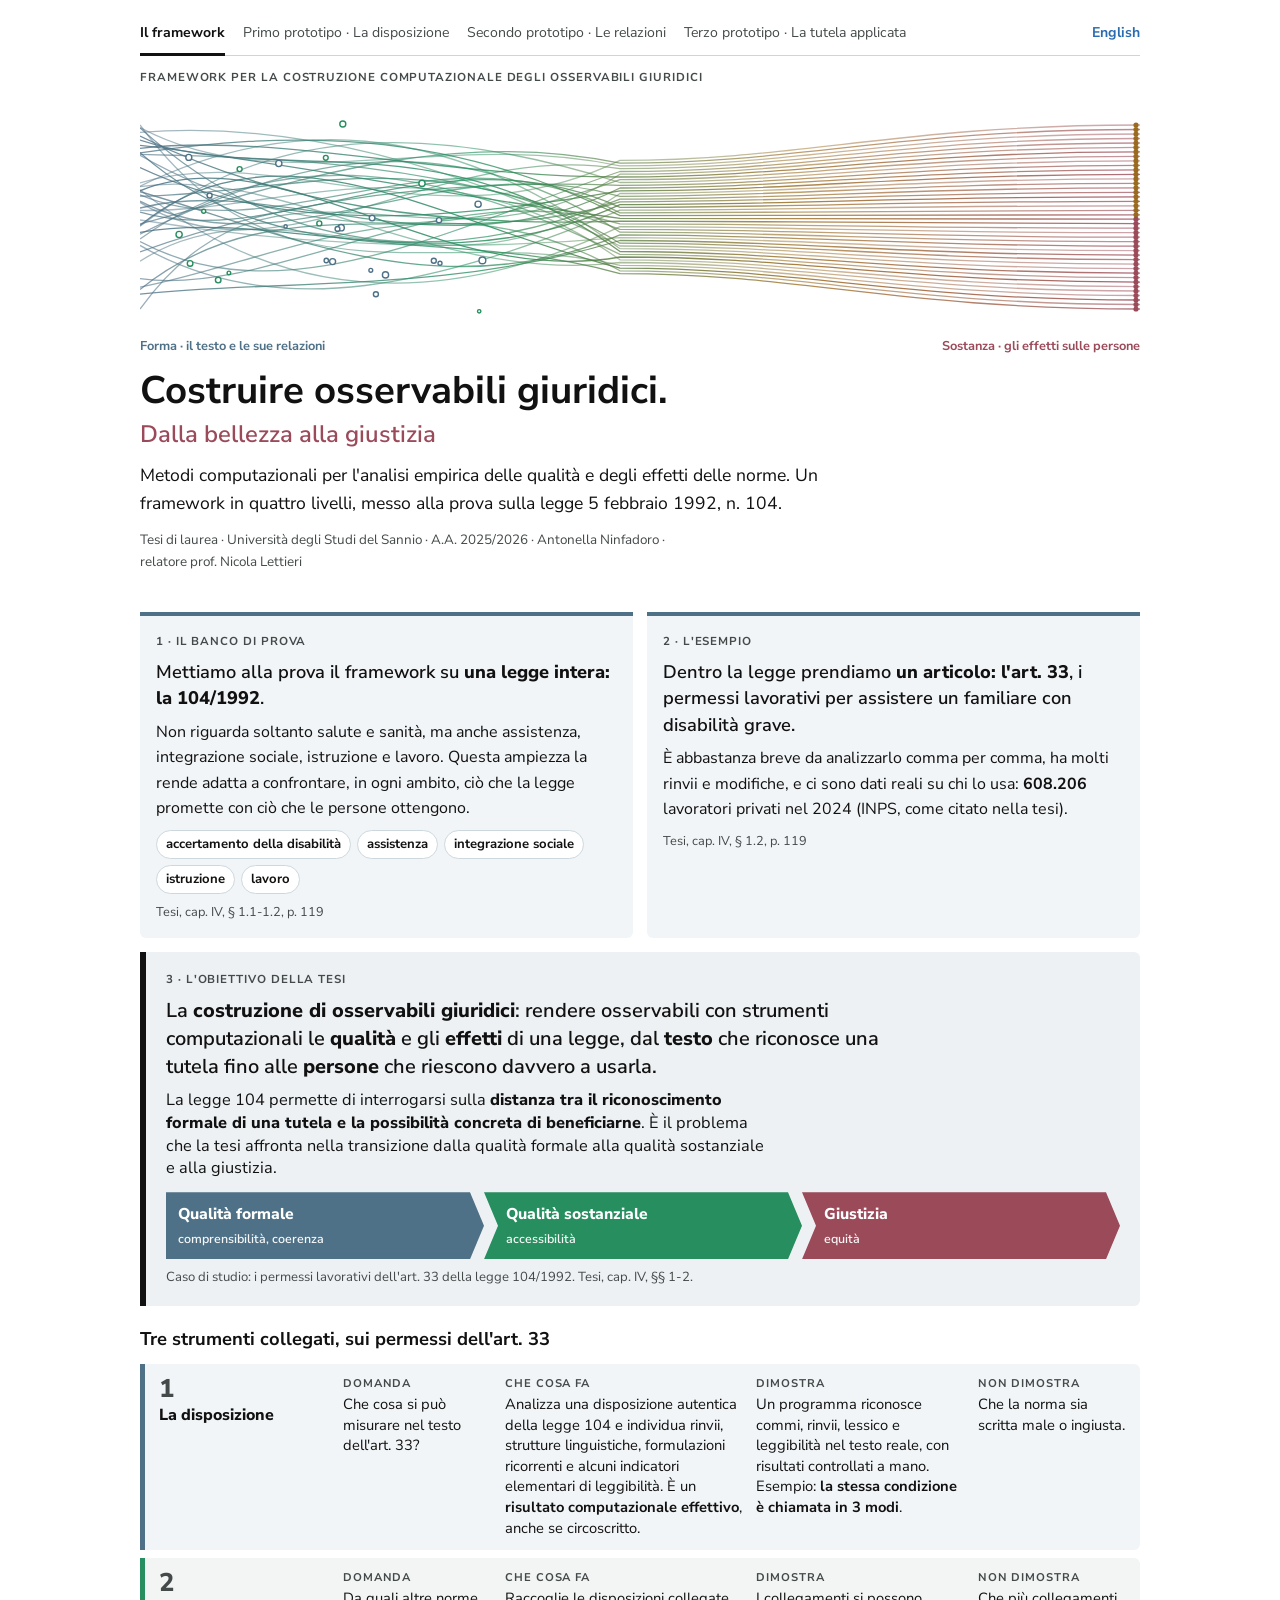
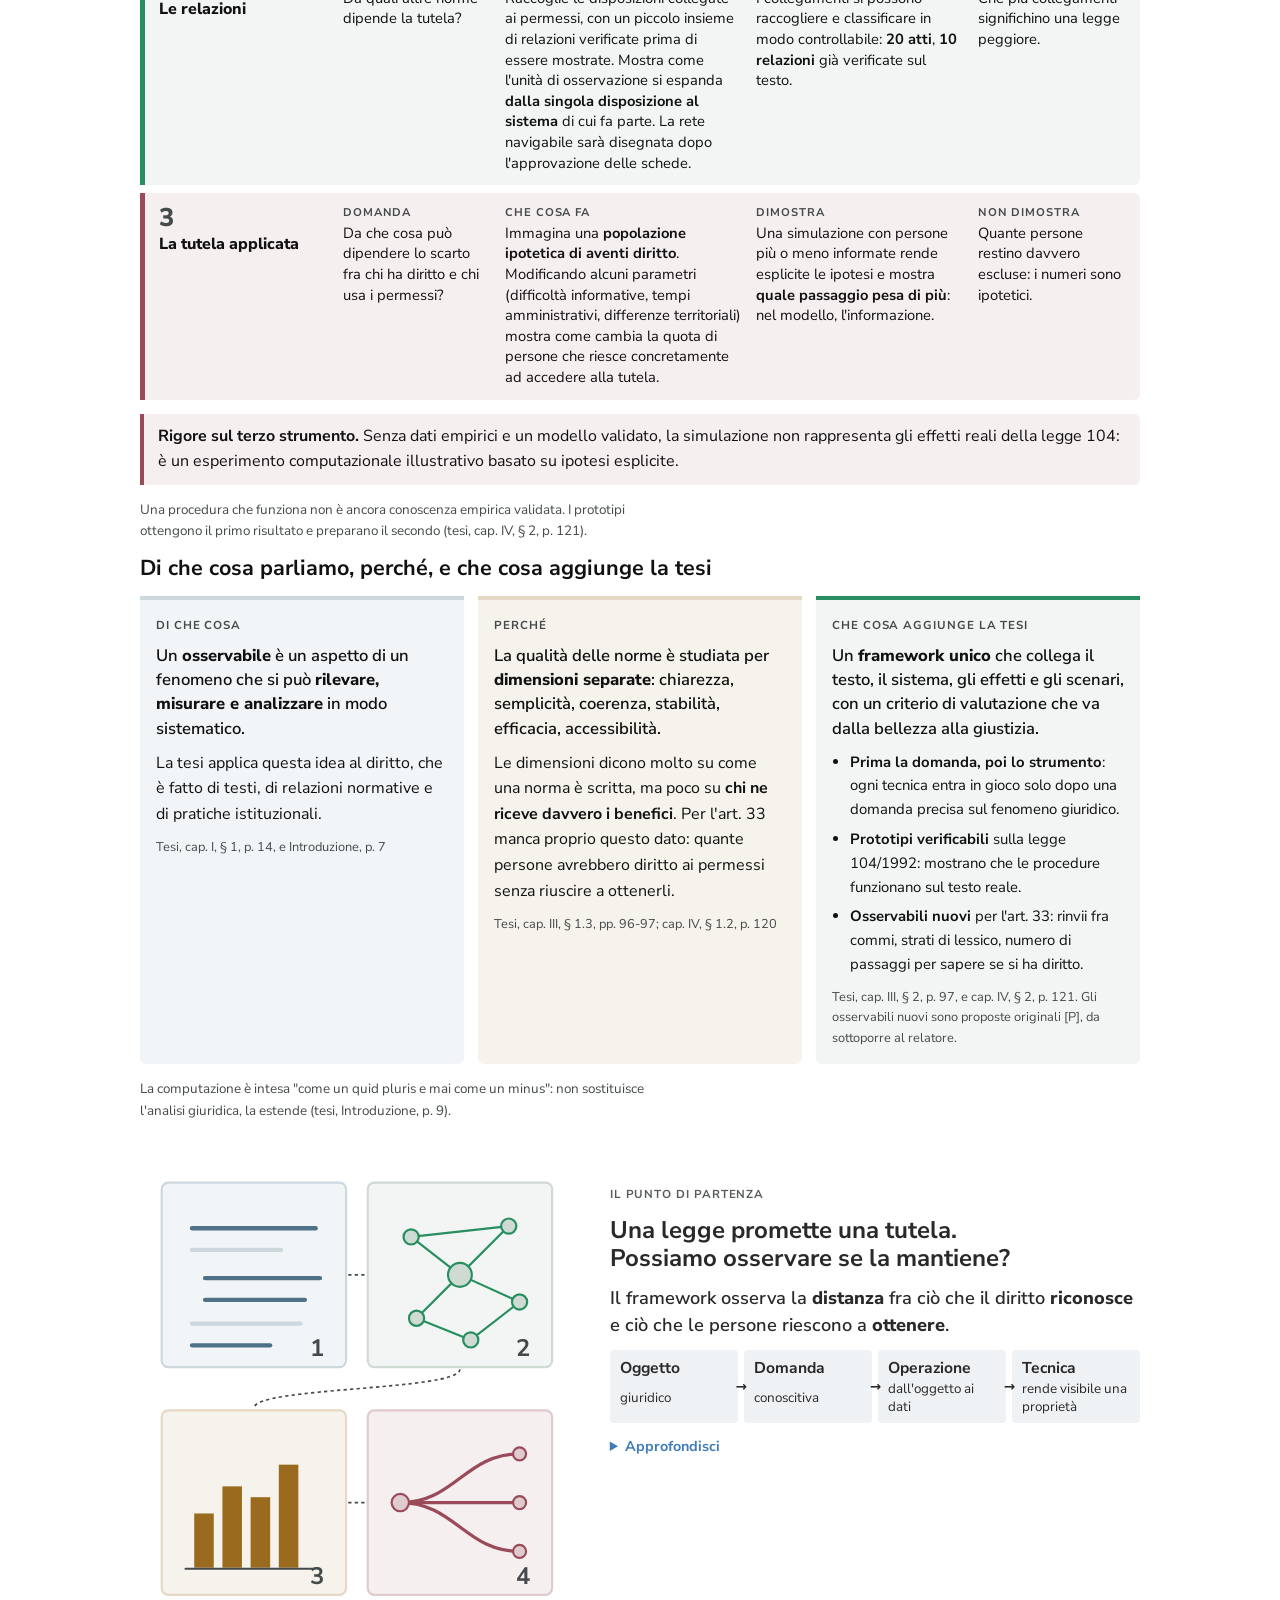
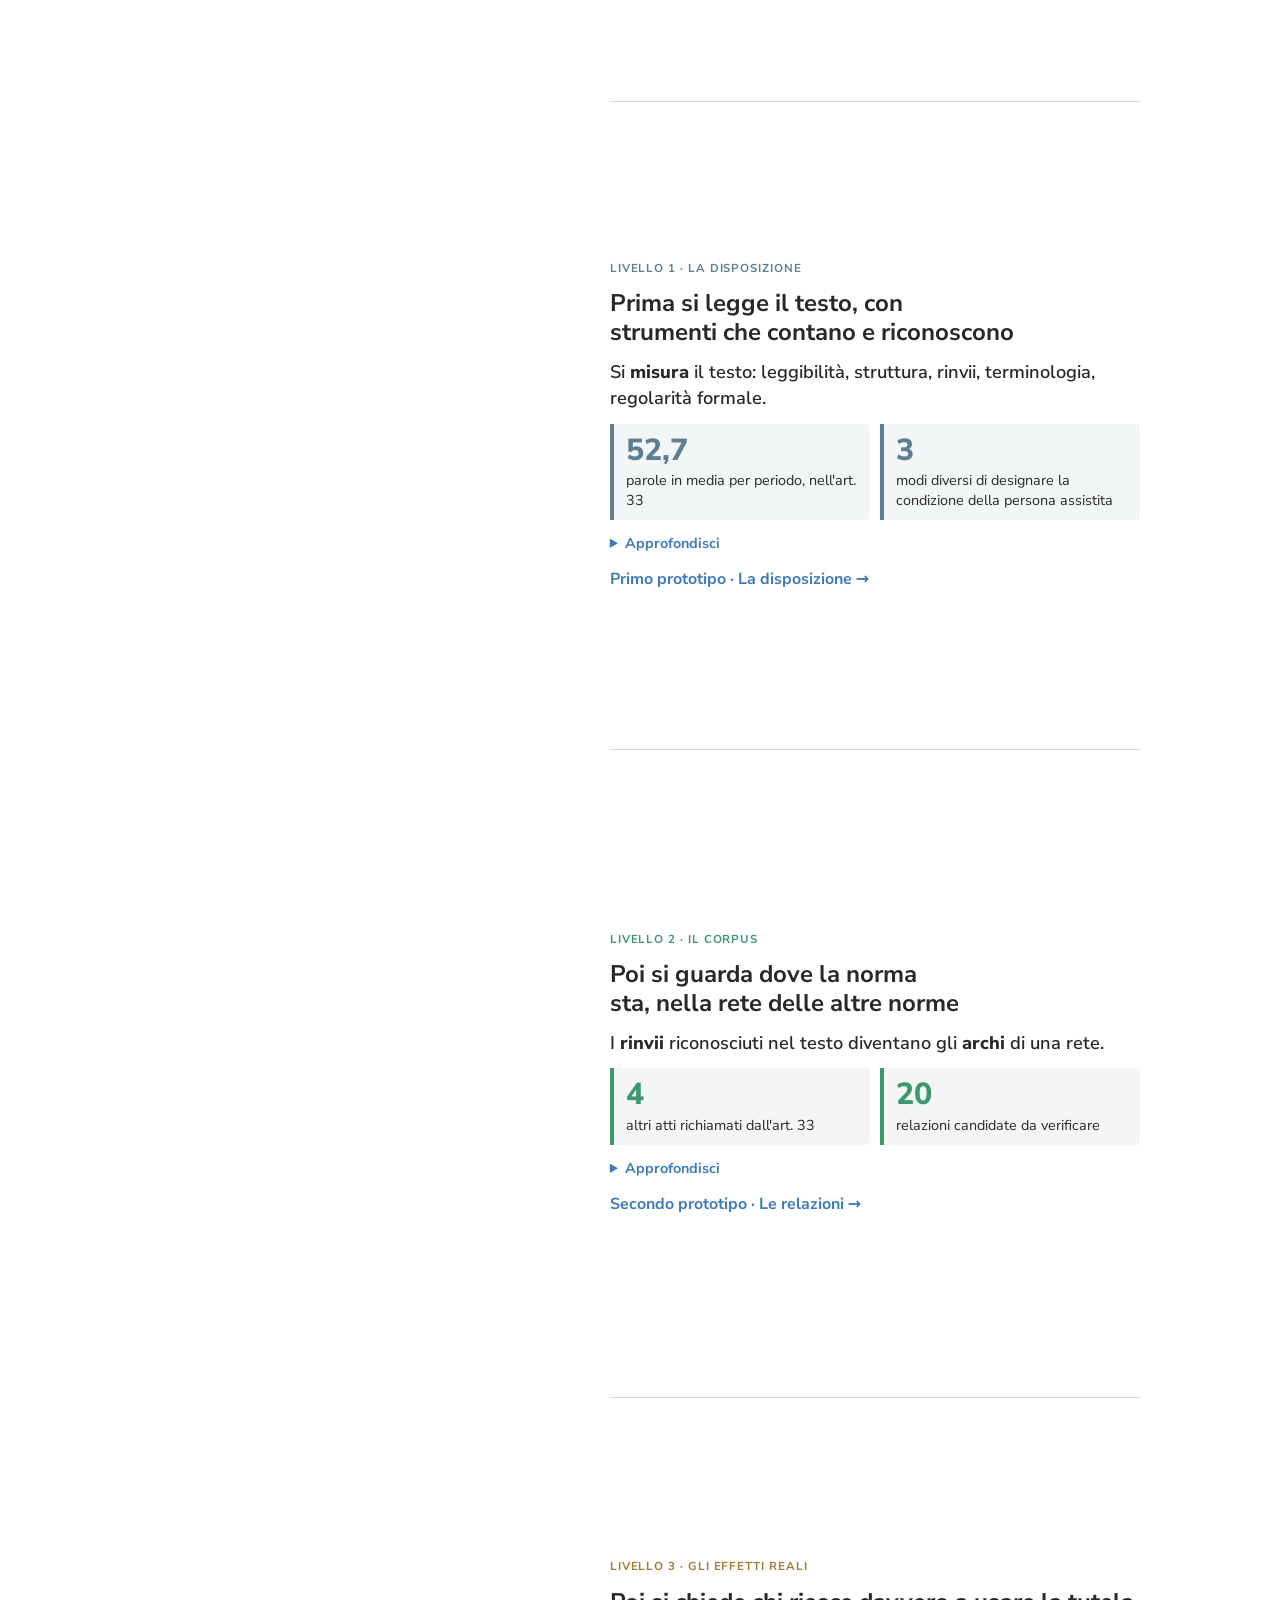
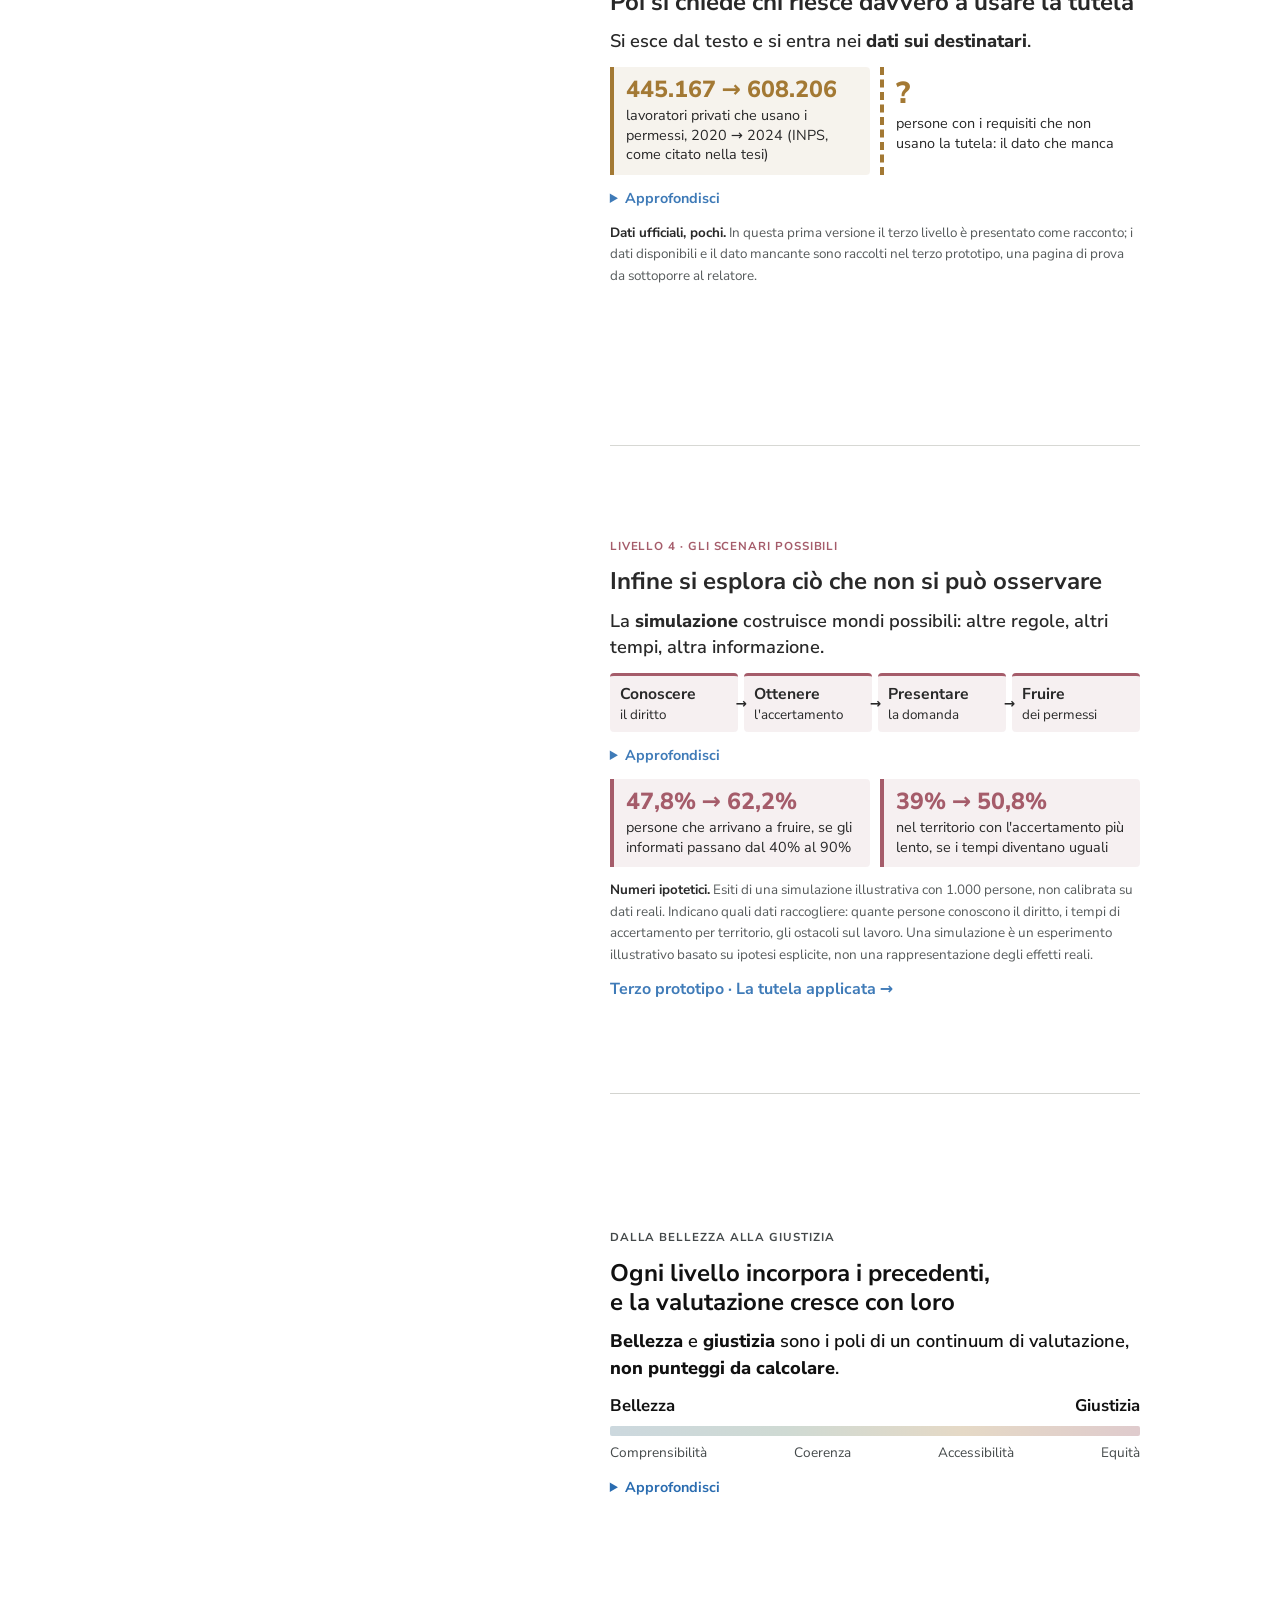
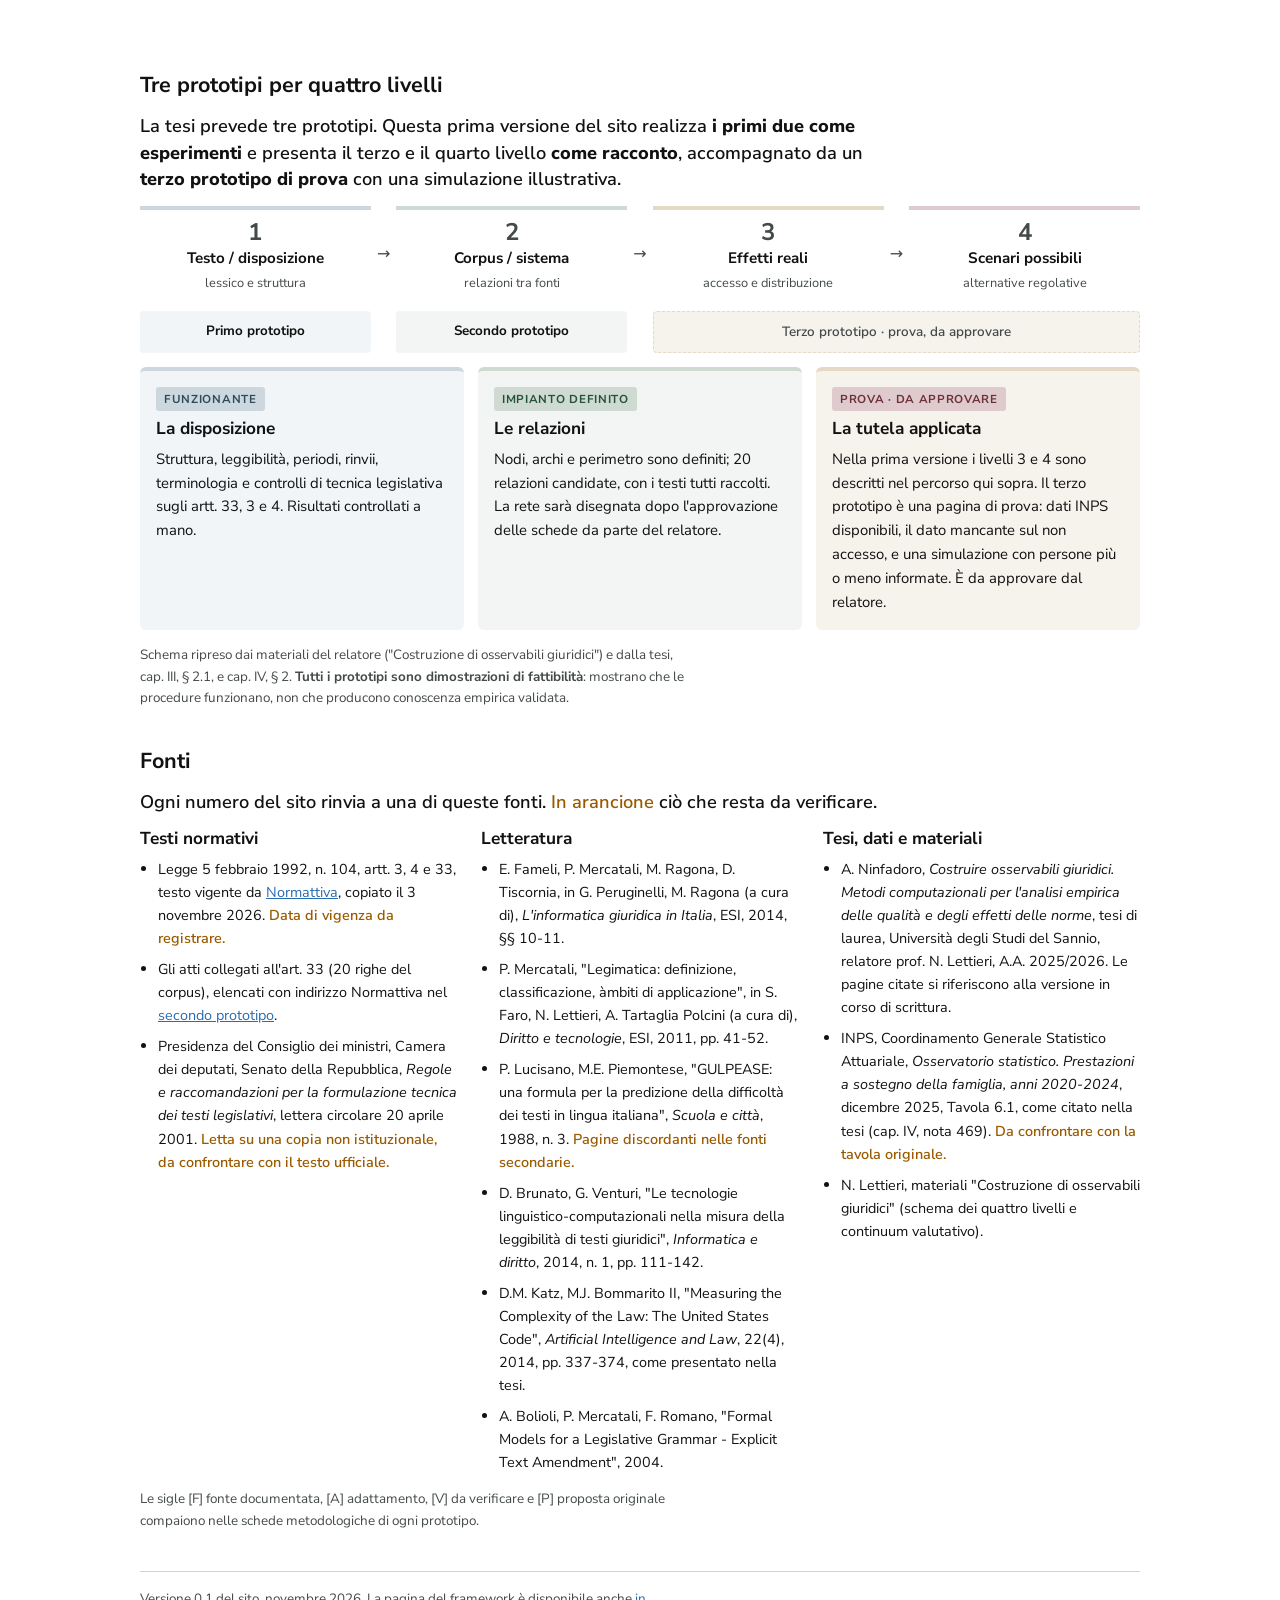
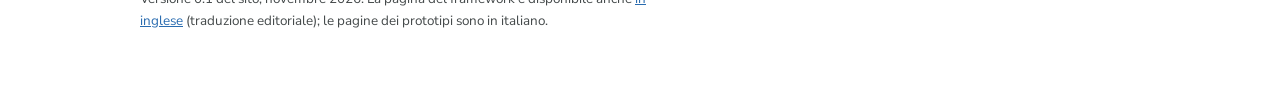
==== commit c2f41bae: "Sottotitolo: messo alla prova sulla legge 5 febbraio 1992, n. 104 Co-Authored-By: Claude Opus 5.5 <n" ====
--- a/index.html
+++ b/index.html
@@ -28,7 +28,7 @@
     <figcaption><span class="e-forma">Forma · il testo e le sue relazioni</span><span class="e-sost">Sostanza · gli effetti sulle persone</span></figcaption>
   </figure>
   <h1>Costruire osservabili giuridici. <span class="h1-sotto">Dalla bellezza alla giustizia</span></h1>
-  <p class="sottotitolo">Metodi computazionali per l'analisi empirica delle qualità e degli effetti delle norme. Un framework in quattro livelli, messo alla prova sui permessi lavorativi della legge 104/1992.</p>
+  <p class="sottotitolo">Metodi computazionali per l'analisi empirica delle qualità e degli effetti delle norme. Un framework in quattro livelli, messo alla prova sulla legge 5 febbraio 1992, n. 104.</p>
   <p class="nota">Tesi di laurea · Università degli Studi del Sannio · A.A. 2025/2026 · Antonella Ninfadoro · relatore prof. Nicola Lettieri</p>
 </header>
 
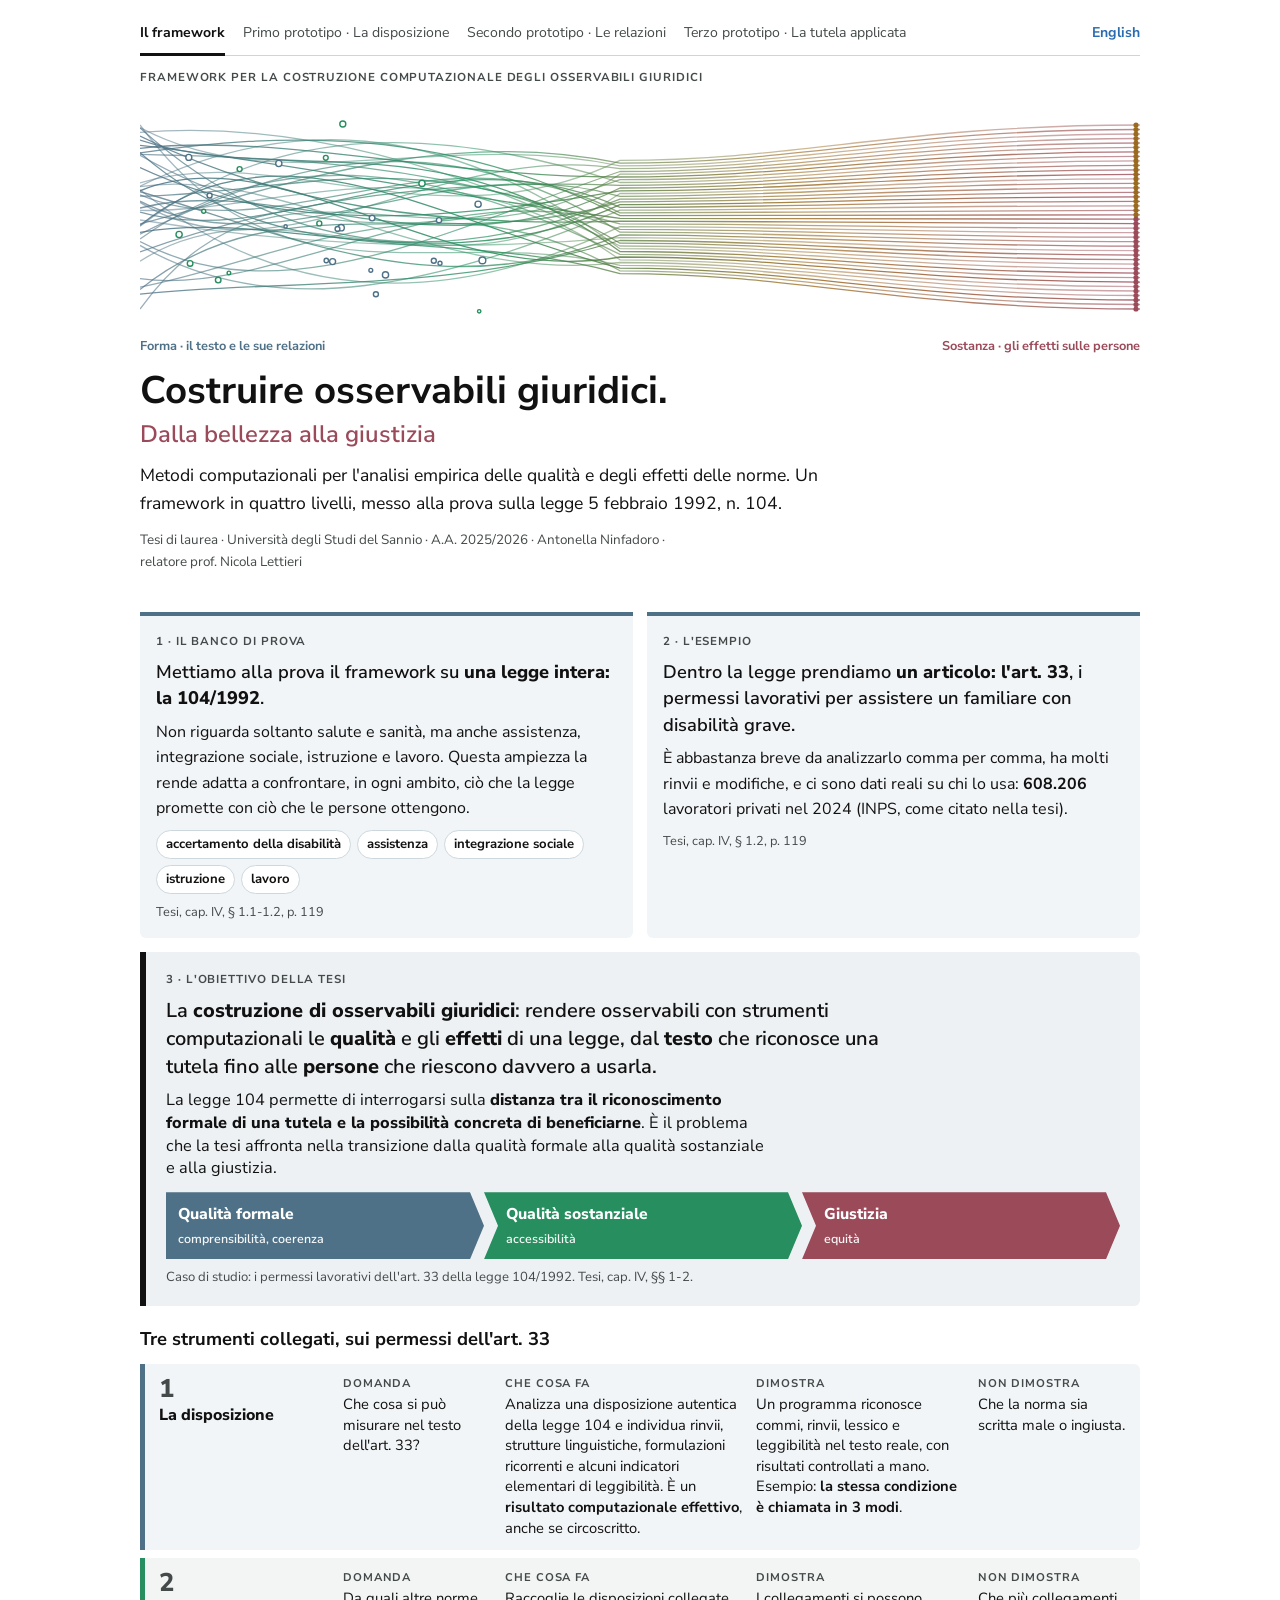
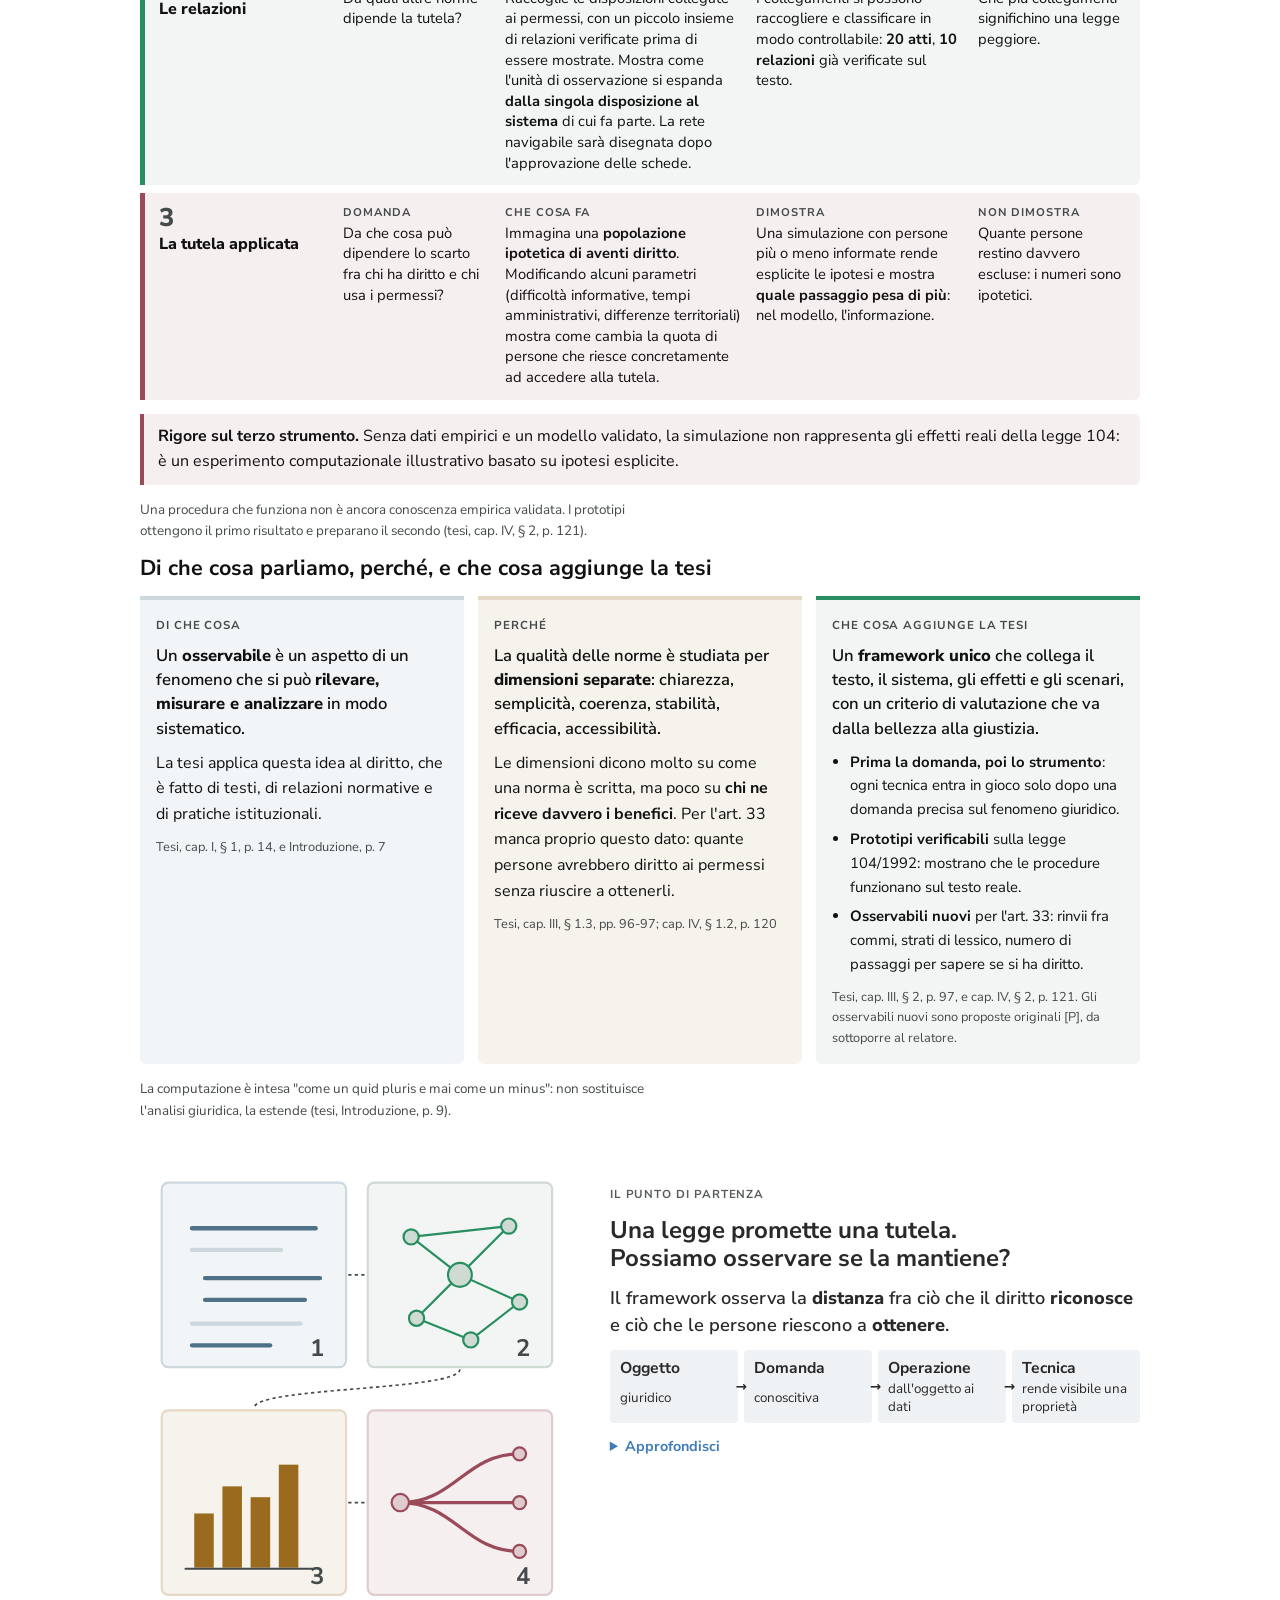
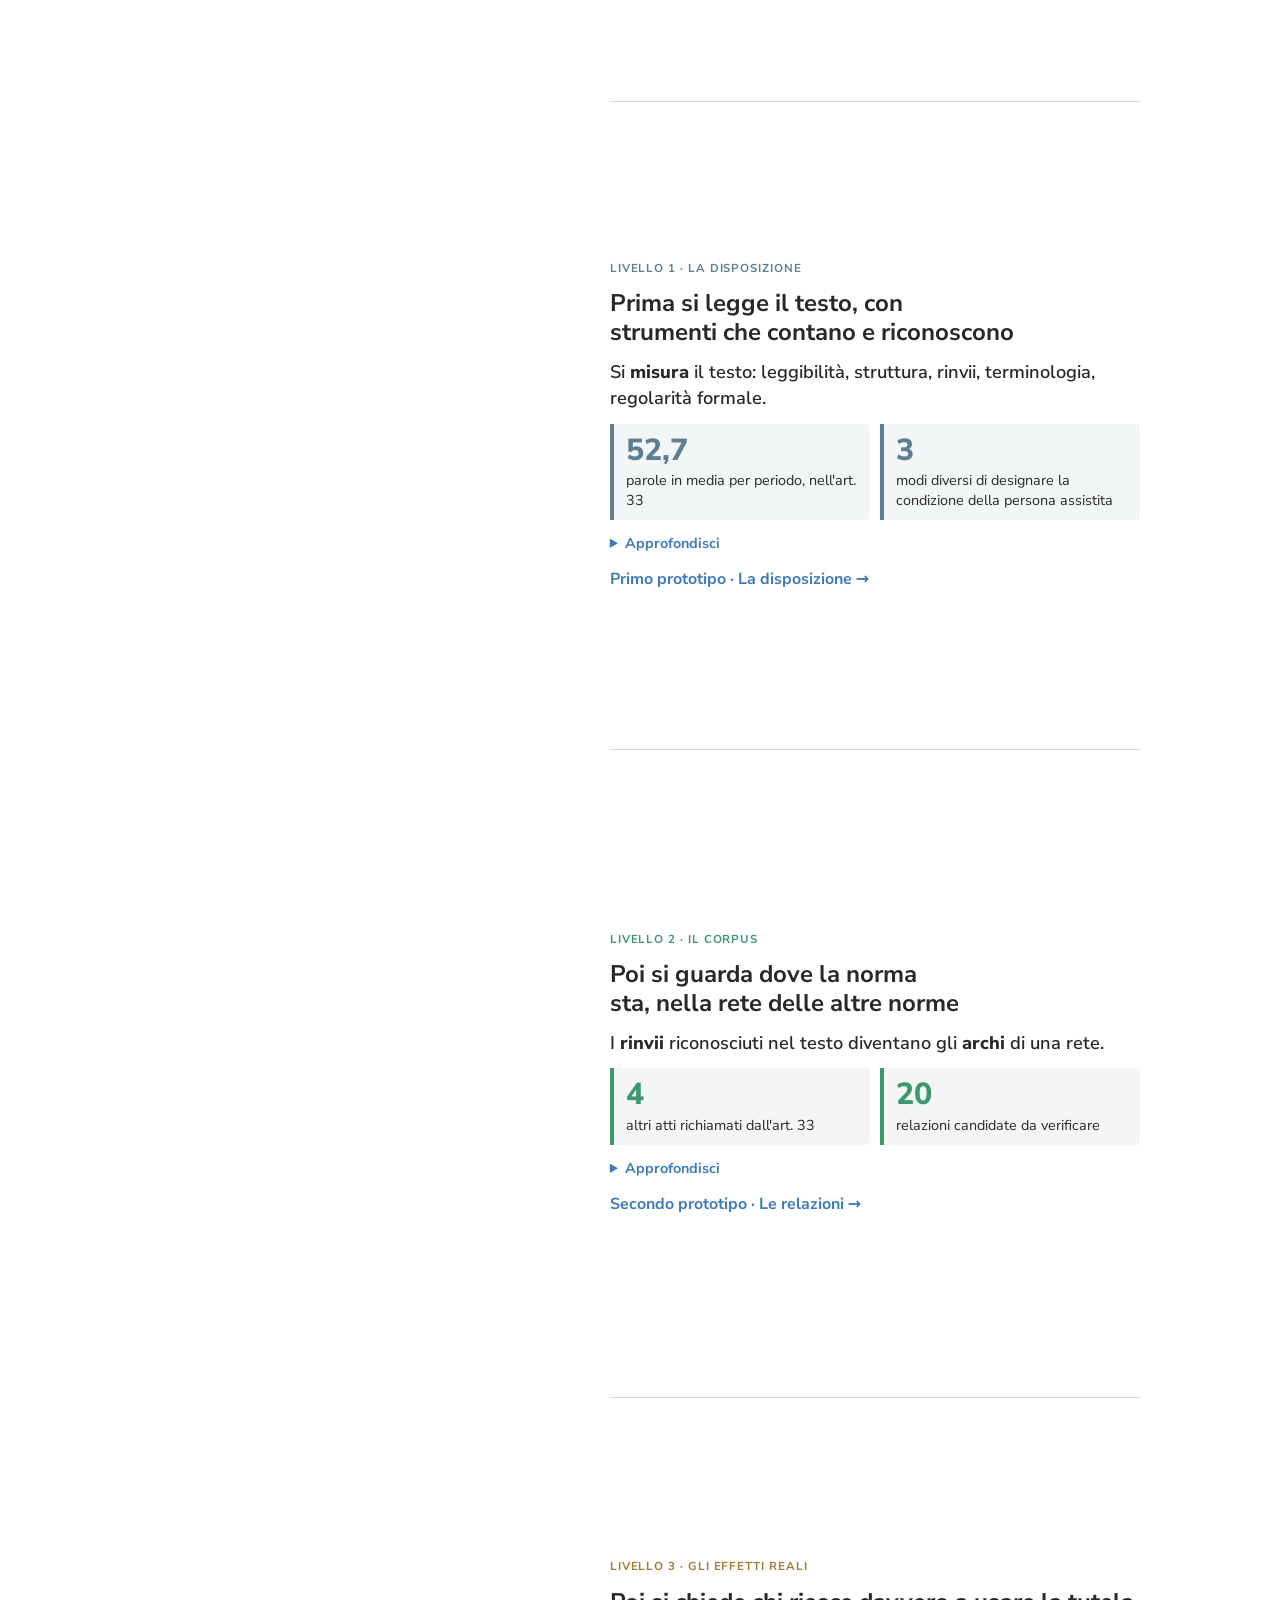
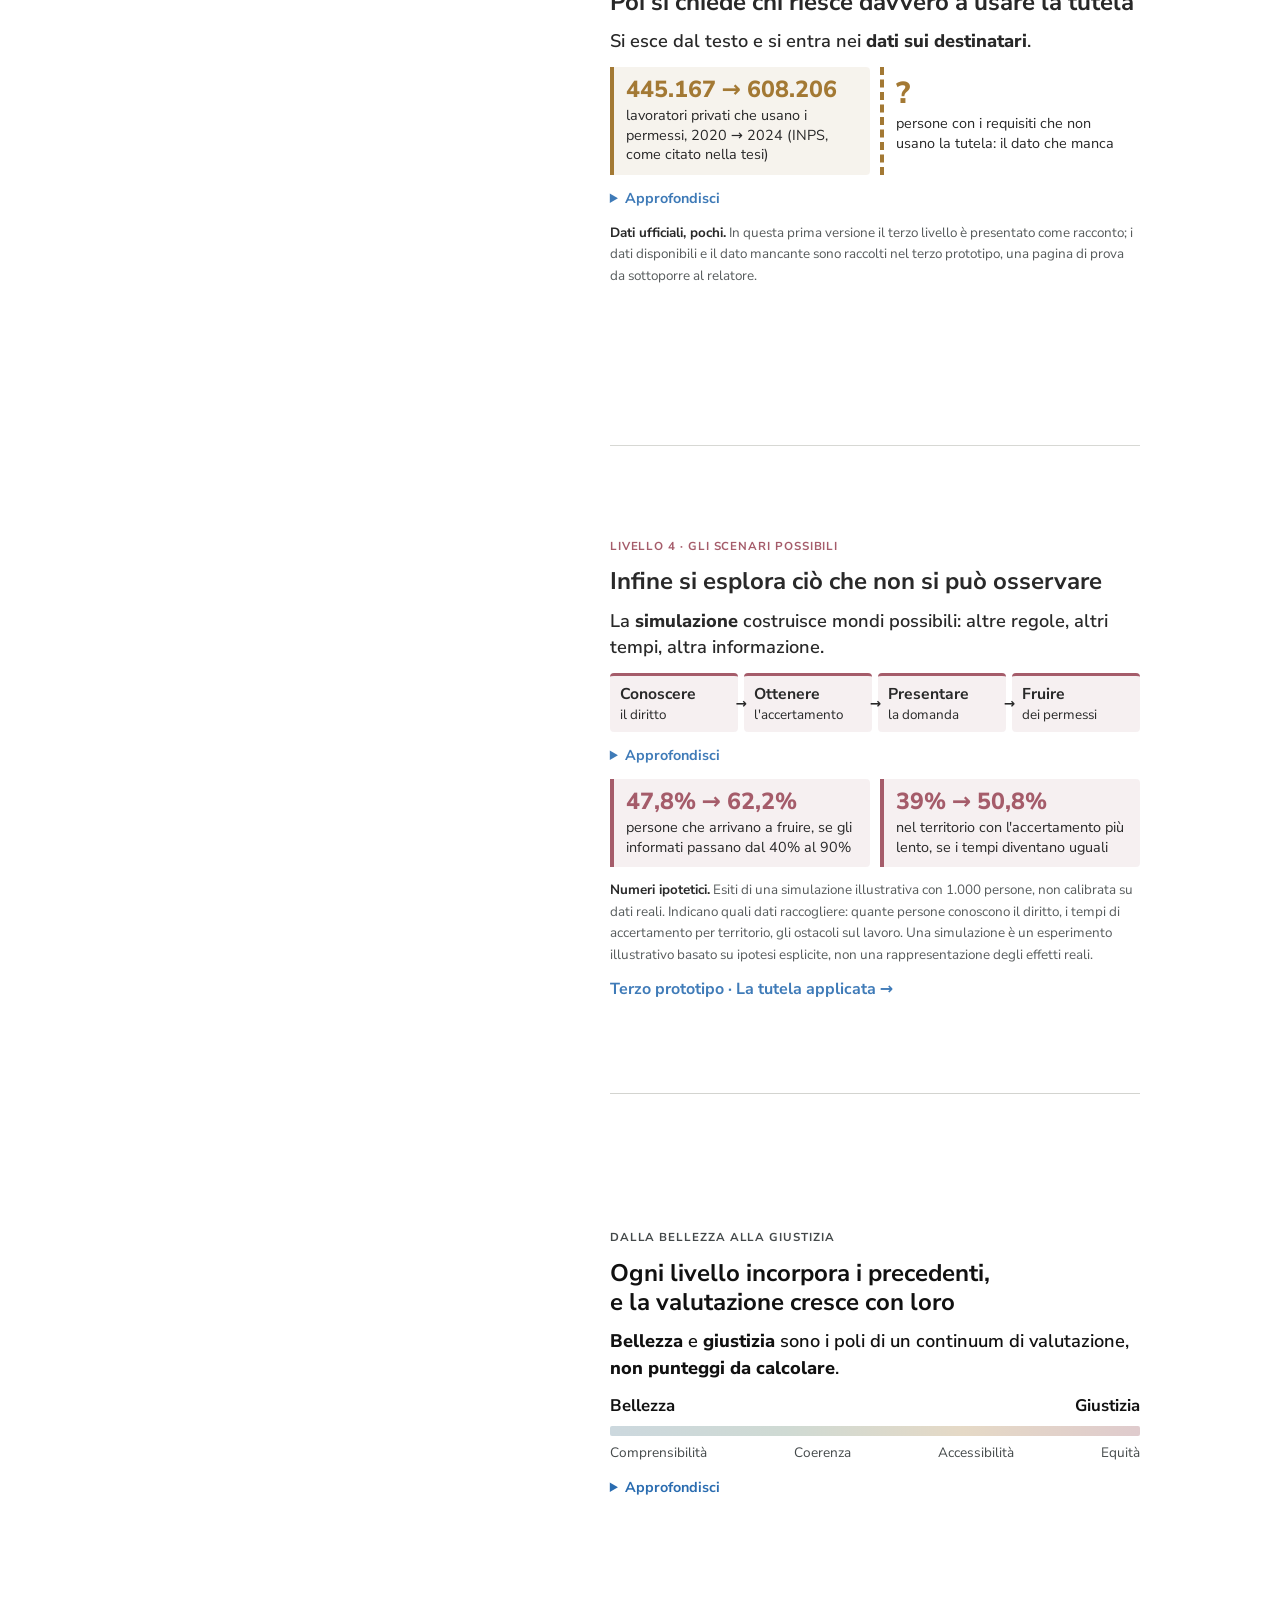
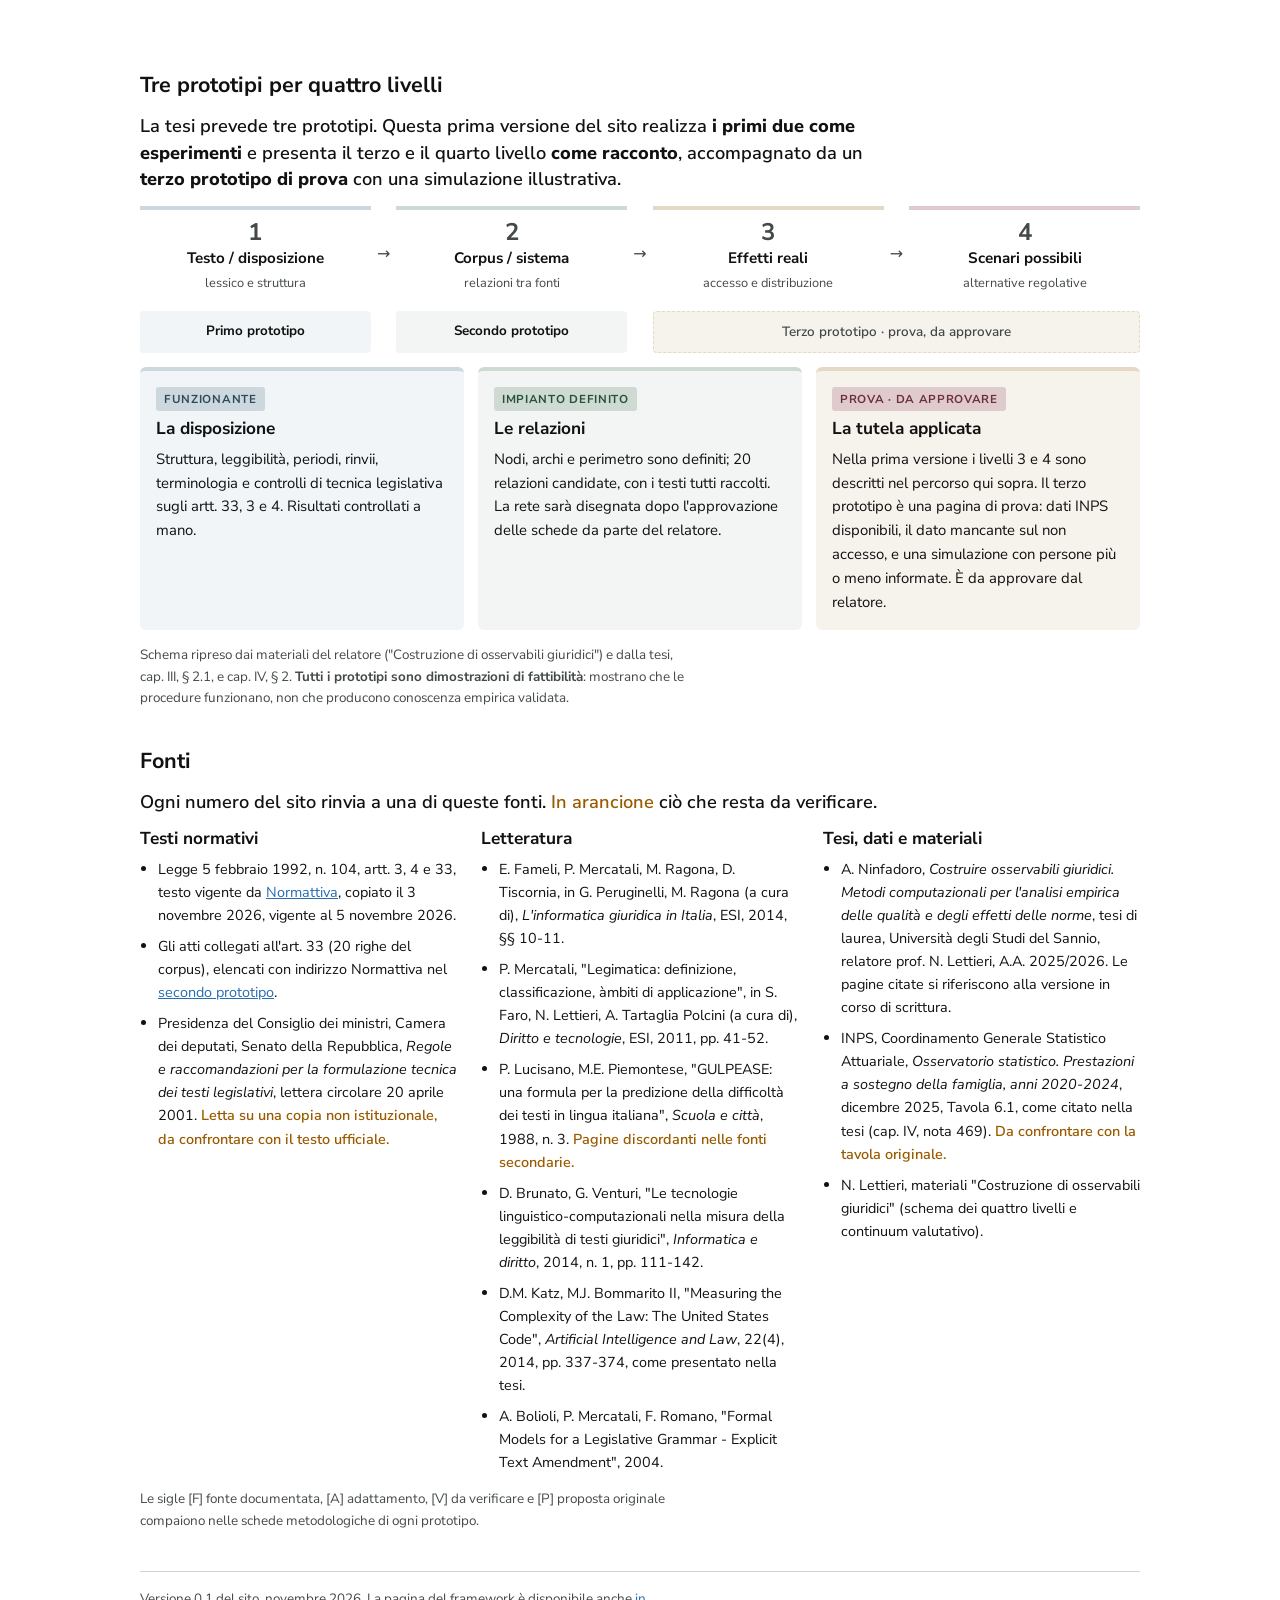
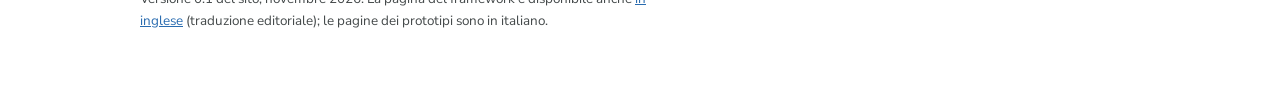
==== commit 1b27b540: "Testi della legge 104 vigenti al 5 novembre 2026 Co-Authored-By: Claude Opus 5.5 <noreply@anthropic." ====
--- a/index.html
+++ b/index.html
@@ -301,7 +301,7 @@
     <div>
       <h3>Testi normativi</h3>
       <ul>
-        <li>Legge 5 febbraio 1992, n. 104, artt. 3, 4 e 33, testo vigente da <a href="https://www.normattiva.it/eli/stato/LEGGE/1992/02/05/104/CONSOLIDATED/" target="_blank" rel="noopener">Normattiva</a>, copiato il 3 novembre 2026. <span class="verifica">Data di vigenza da registrare.</span></li>
+        <li>Legge 5 febbraio 1992, n. 104, artt. 3, 4 e 33, testo vigente da <a href="https://www.normattiva.it/eli/stato/LEGGE/1992/02/05/104/CONSOLIDATED/" target="_blank" rel="noopener">Normattiva</a>, copiato il 3 novembre 2026, vigente al 5 novembre 2026.</li>
         <li>Gli atti collegati all'art. 33 (20 righe del corpus), elencati con indirizzo Normattiva nel <a href="relazioni/index.html">secondo prototipo</a>.</li>
         <li>Presidenza del Consiglio dei ministri, Camera dei deputati, Senato della Repubblica, <i>Regole e raccomandazioni per la formulazione tecnica dei testi legislativi</i>, lettera circolare 20 aprile 2001. <span class="verifica">Letta su una copia non istituzionale, da confrontare con il testo ufficiale.</span></li>
       </ul>
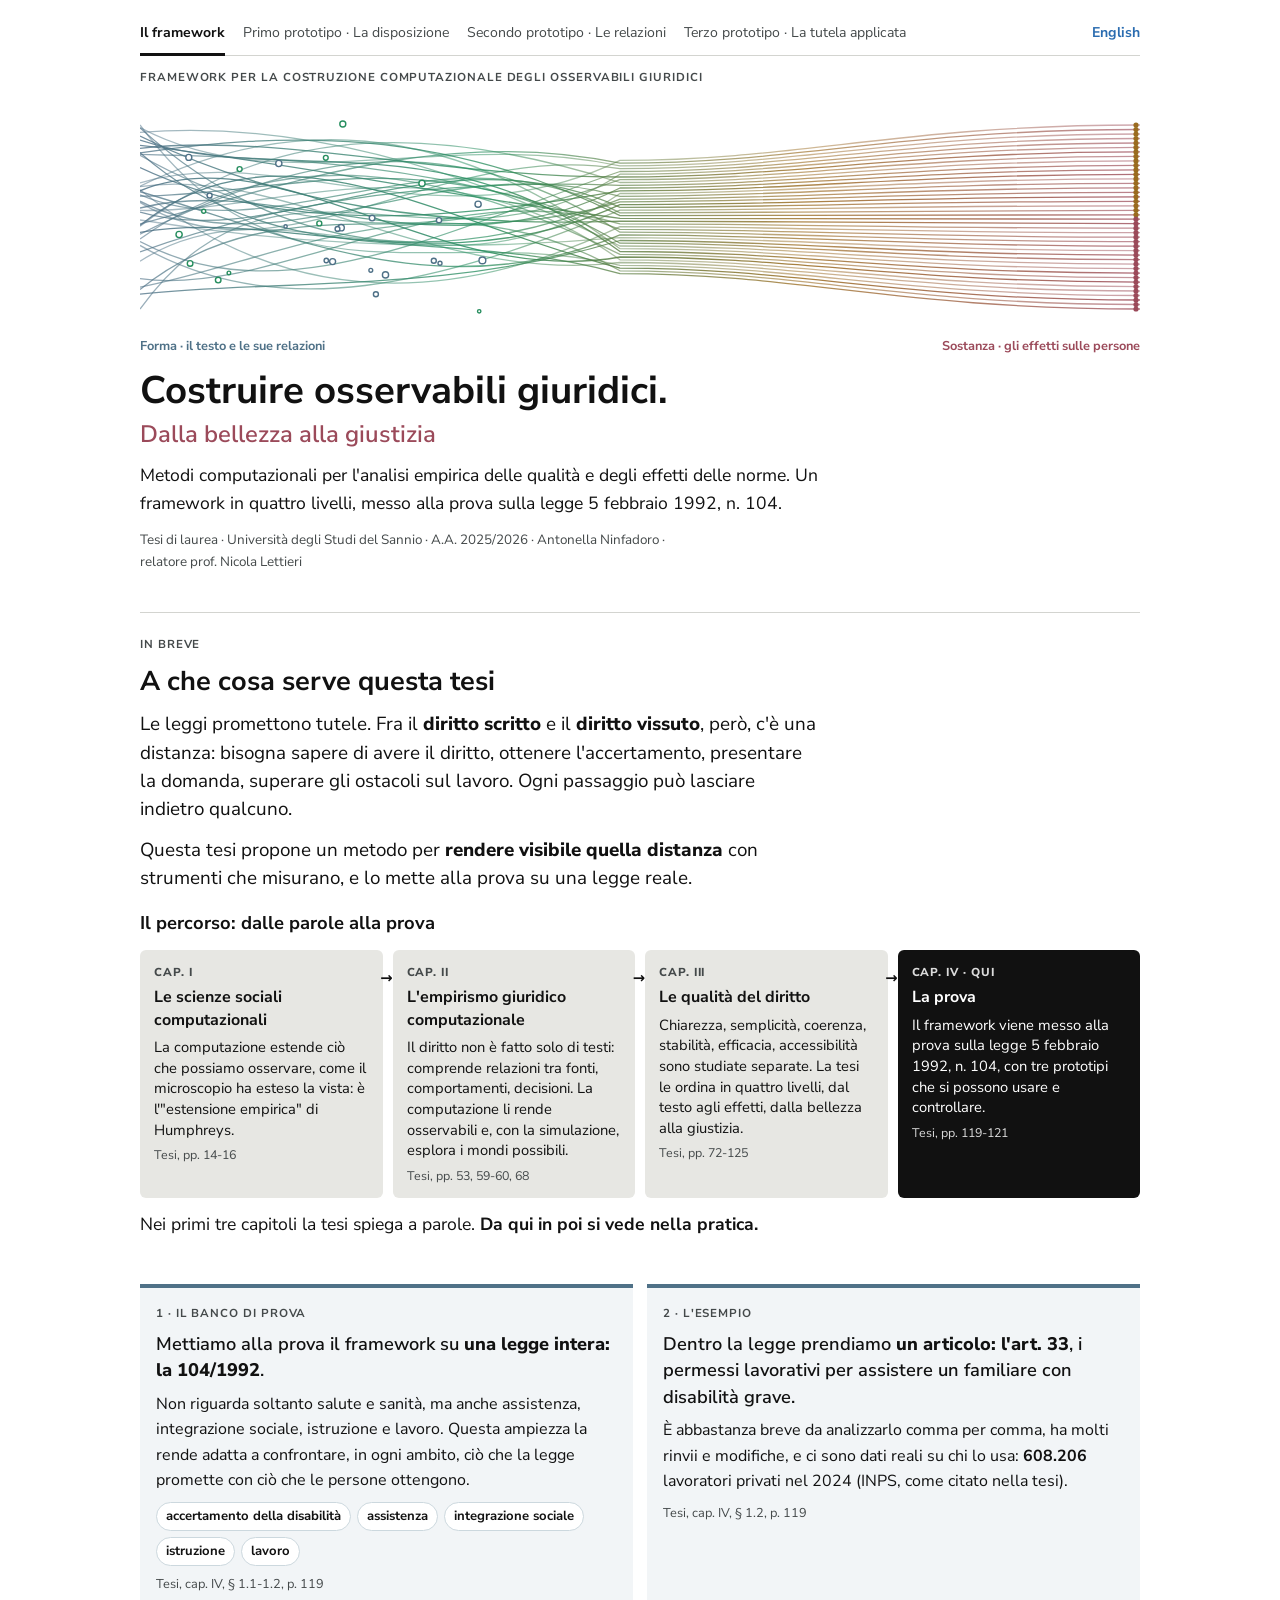
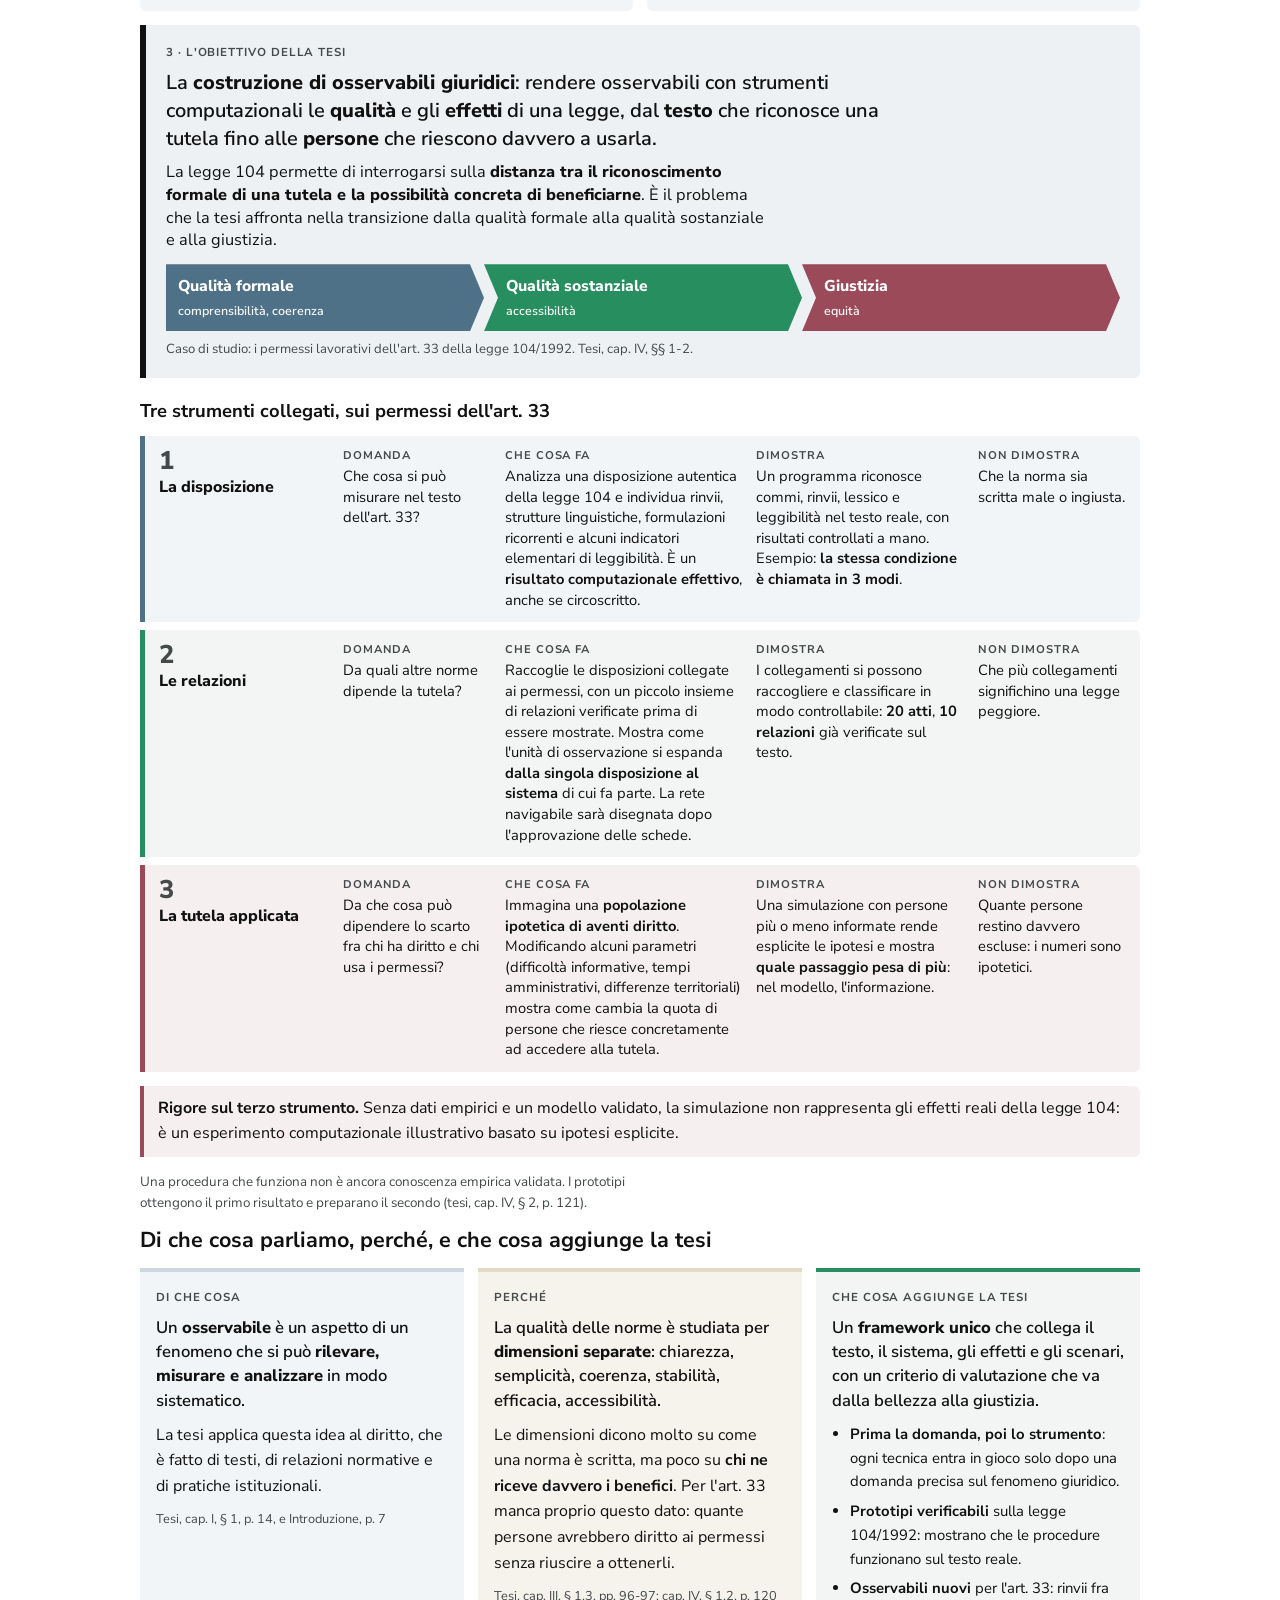
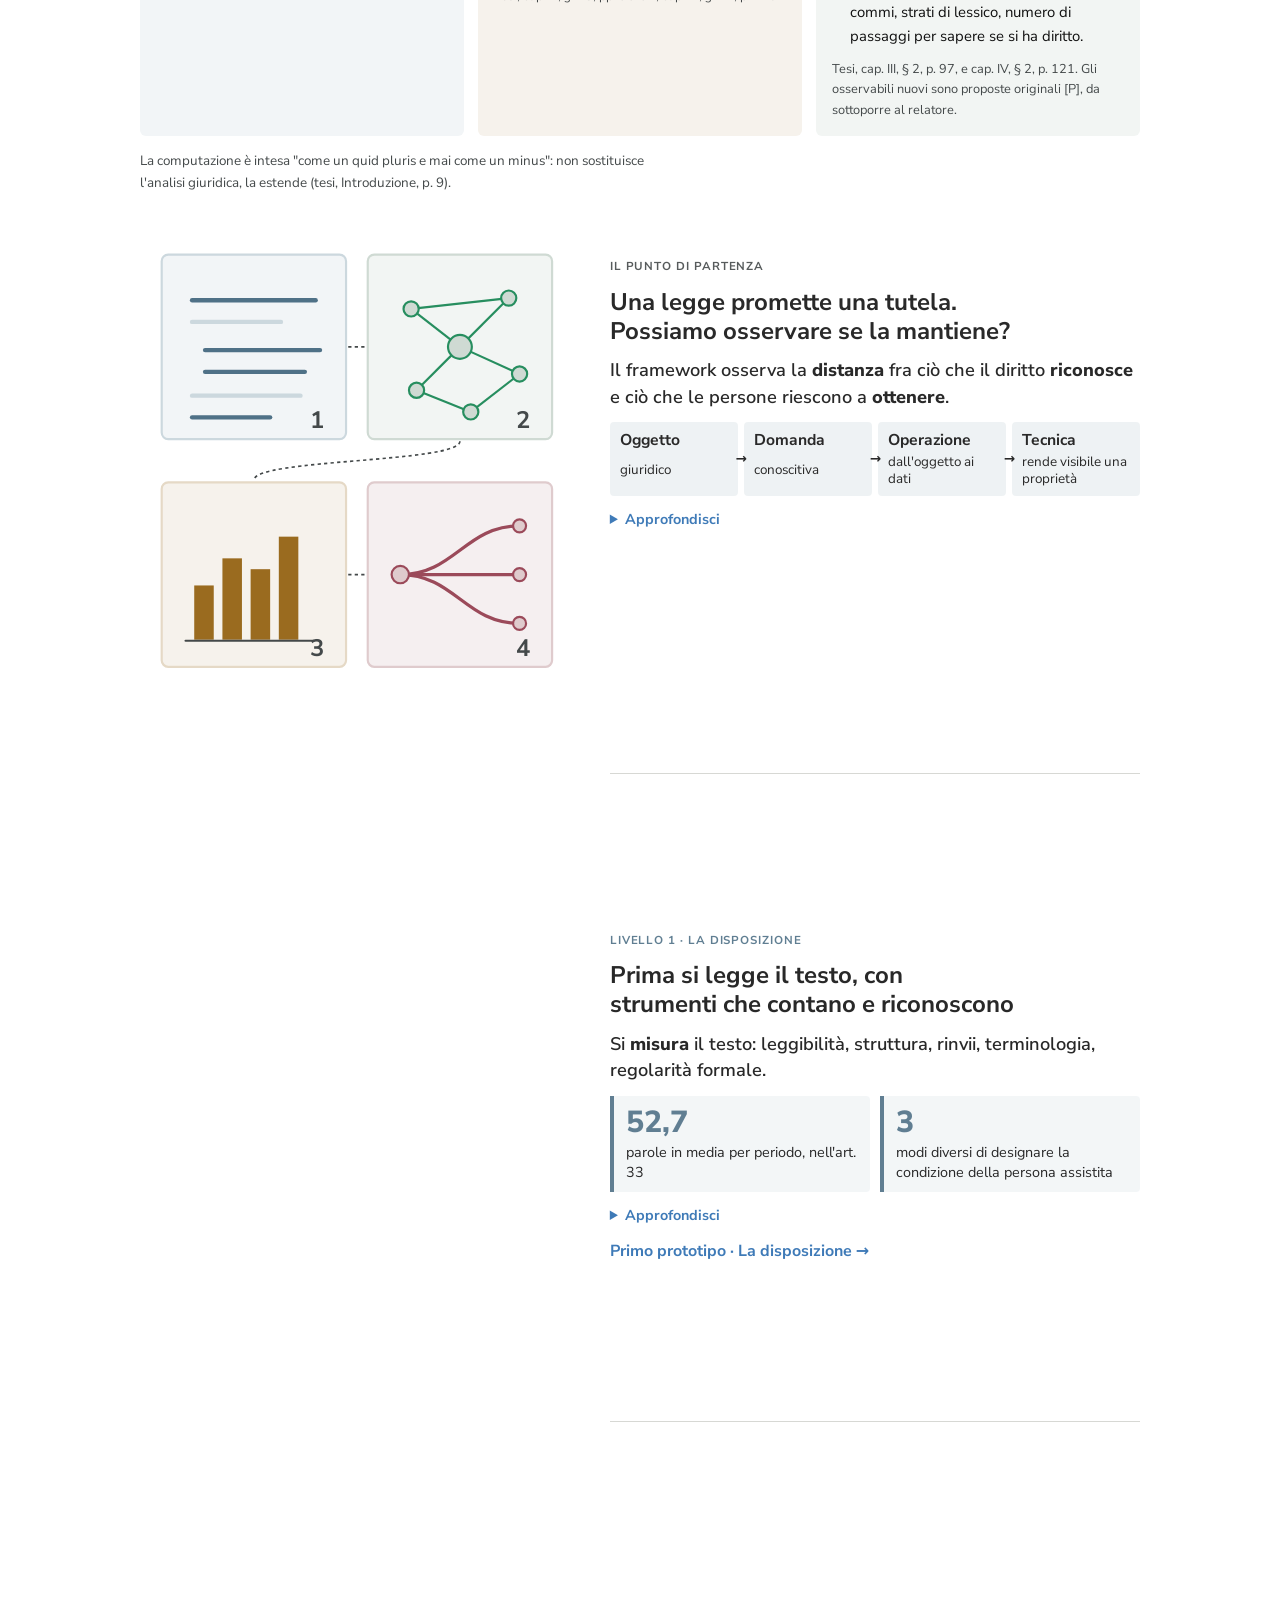
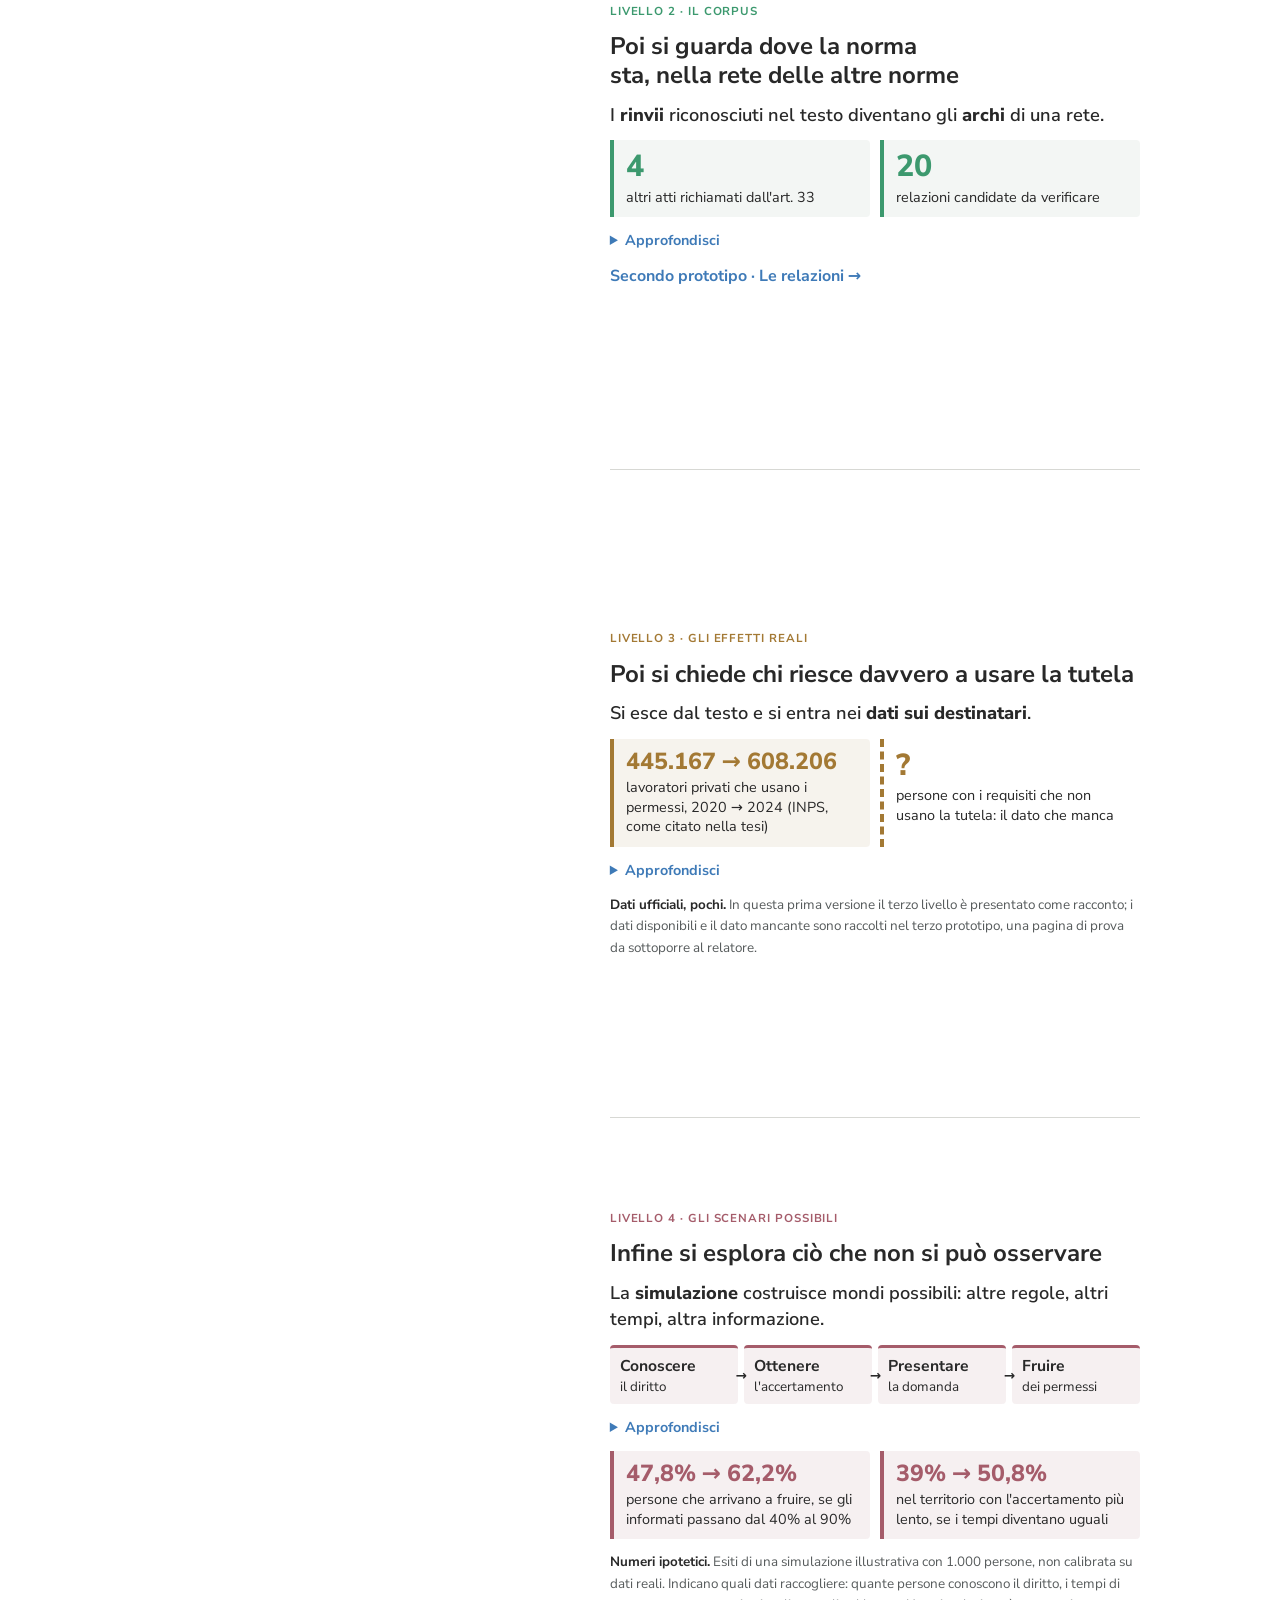
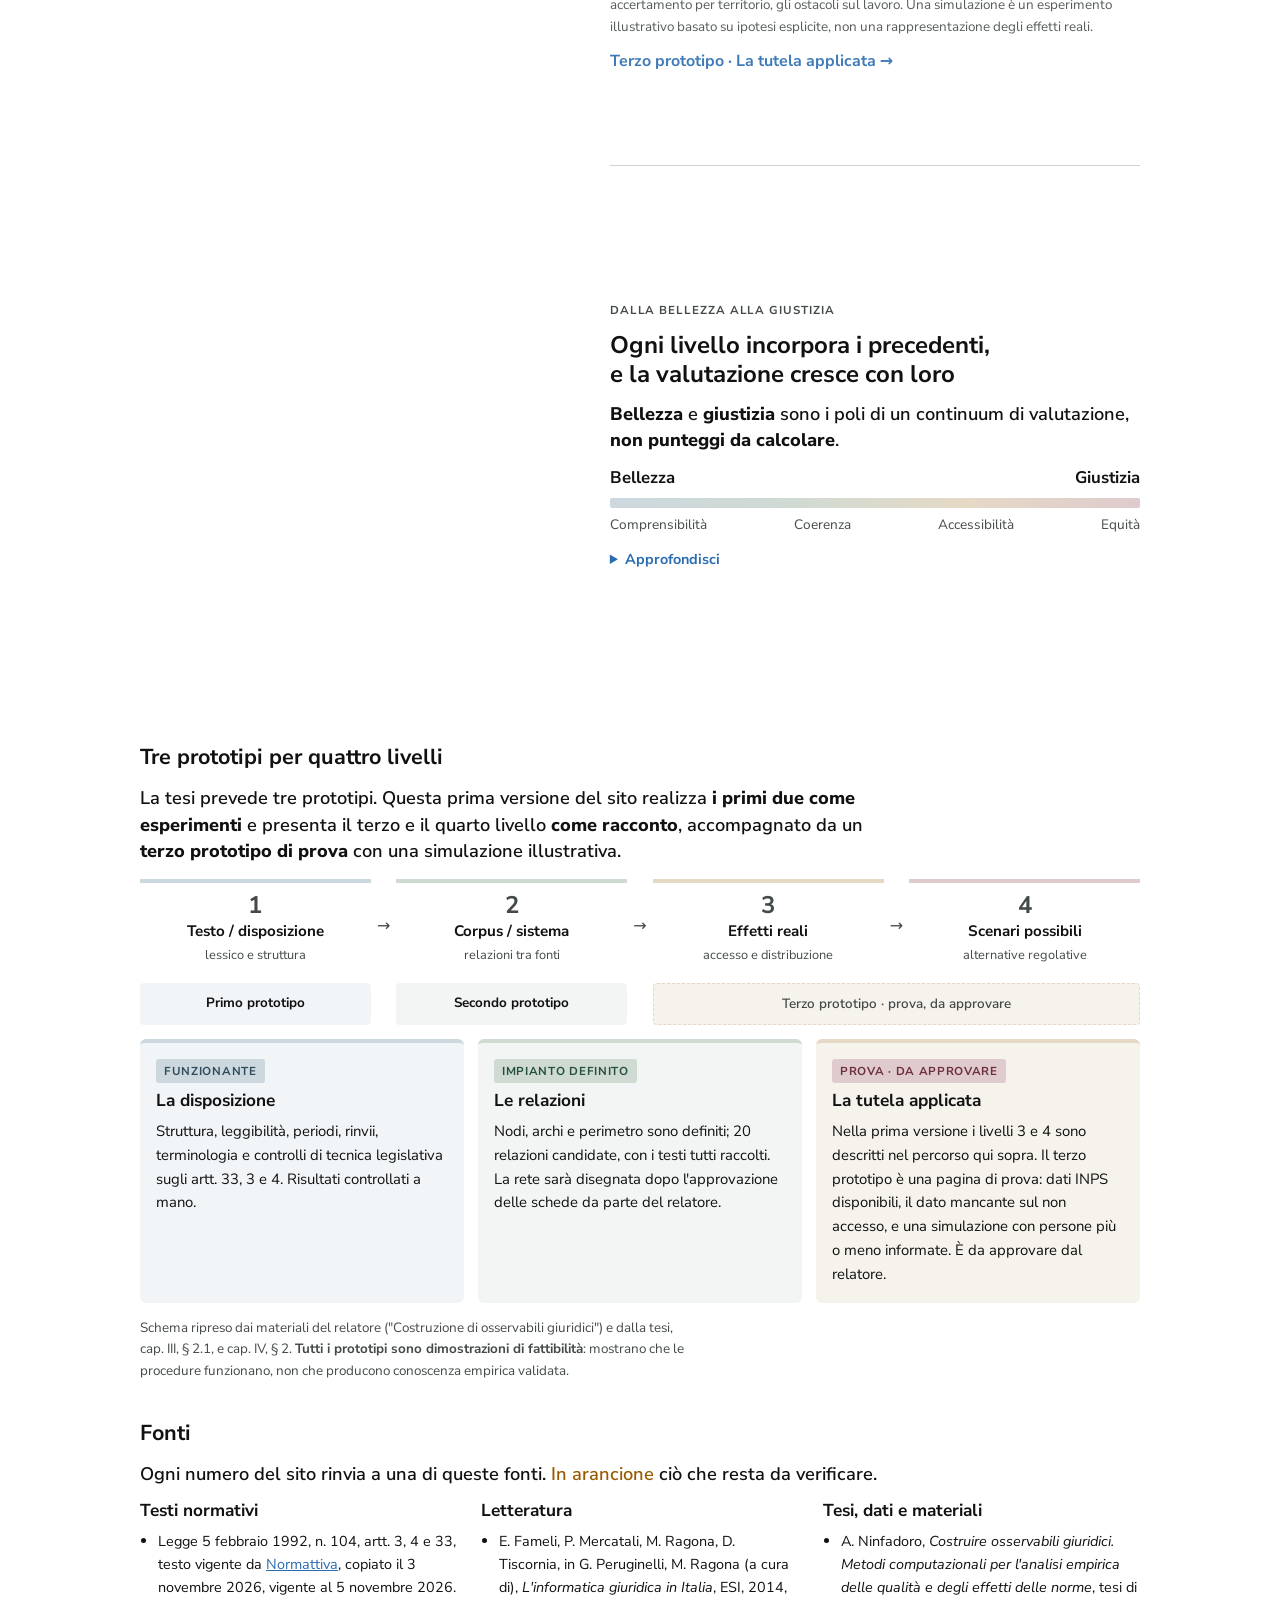
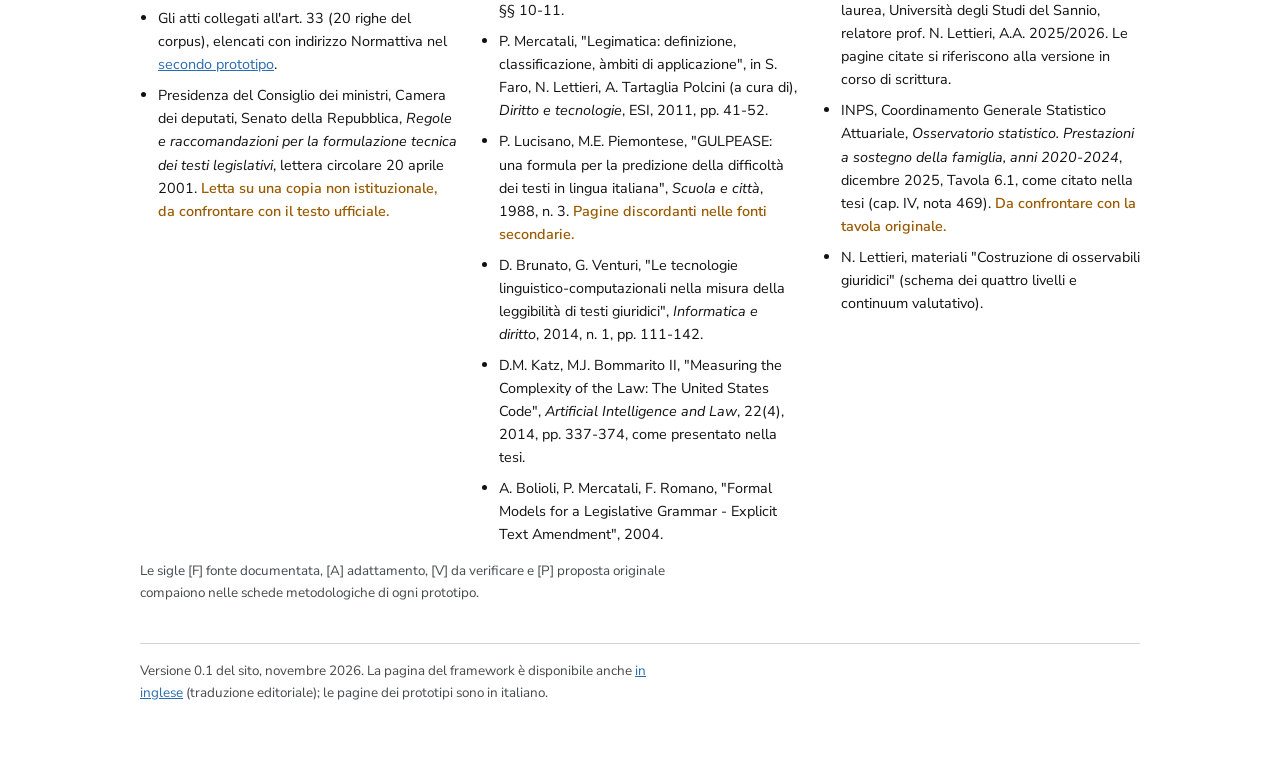
==== commit b8336a3f: "Introduzione In breve: a che cosa serve la tesi e percorso dei capitoli Co-Authored-By: Claude Opus " ====
--- a/index.html
+++ b/index.html
@@ -32,6 +32,43 @@
   <p class="nota">Tesi di laurea · Università degli Studi del Sannio · A.A. 2025/2026 · Antonella Ninfadoro · relatore prof. Nicola Lettieri</p>
 </header>
 
+
+
+<section class="inbreve" aria-labelledby="t-inbreve">
+  <span class="etichetta">In breve</span>
+  <h2 id="t-inbreve">A che cosa serve questa tesi</h2>
+  <p class="ib-lead">Le leggi promettono tutele. Fra il <b>diritto scritto</b> e il <b>diritto vissuto</b>, però, c'è una distanza: bisogna sapere di avere il diritto, ottenere l'accertamento, presentare la domanda, superare gli ostacoli sul lavoro. Ogni passaggio può lasciare indietro qualcuno.</p>
+  <p class="ib-lead">Questa tesi propone un metodo per <b>rendere visibile quella distanza</b> con strumenti che misurano, e lo mette alla prova su una legge reale.</p>
+
+  <h3 class="sotto-h">Il percorso: dalle parole alla prova</h3>
+  <ol class="percorso-tesi">
+    <li>
+      <span class="pt-cap">Cap. I</span>
+      <b>Le scienze sociali computazionali</b>
+      <p>La computazione estende ciò che possiamo osservare, come il microscopio ha esteso la vista: è l'"estensione empirica" di Humphreys.</p>
+      <small>Tesi, pp. 14-16</small>
+    </li>
+    <li>
+      <span class="pt-cap">Cap. II</span>
+      <b>L'empirismo giuridico computazionale</b>
+      <p>Il diritto non è fatto solo di testi: comprende relazioni tra fonti, comportamenti, decisioni. La computazione li rende osservabili e, con la simulazione, esplora i mondi possibili.</p>
+      <small>Tesi, pp. 53, 59-60, 68</small>
+    </li>
+    <li>
+      <span class="pt-cap">Cap. III</span>
+      <b>Le qualità del diritto</b>
+      <p>Chiarezza, semplicità, coerenza, stabilità, efficacia, accessibilità sono studiate separate. La tesi le ordina in quattro livelli, dal testo agli effetti, dalla bellezza alla giustizia.</p>
+      <small>Tesi, pp. 72-125</small>
+    </li>
+    <li class="qui">
+      <span class="pt-cap">Cap. IV · qui</span>
+      <b>La prova</b>
+      <p>Il framework viene messo alla prova sulla legge 5 febbraio 1992, n. 104, con tre prototipi che si possono usare e controllare.</p>
+      <small>Tesi, pp. 119-121</small>
+    </li>
+  </ol>
+  <p class="ib-ponte">Nei primi tre capitoli la tesi spiega a parole. <b>Da qui in poi si vede nella pratica.</b></p>
+</section>
 
 <section class="introduzione" aria-labelledby="t-intro">
   <ol class="filo">
--- a/assets/base.css
+++ b/assets/base.css
@@ -180,3 +180,22 @@
 .nav .lingua { margin-left: auto; font-weight: 700; color: var(--accento) !important; }
 .nav small { font-size: 0.75em; }
 .avviso-lingua { font-size: 0.84rem; background: var(--tinta); border-left: 3px solid var(--accento); padding: 8px 12px; max-width: 68ch; }
+
+/* In breve: a che cosa serve la tesi, e il percorso dei capitoli */
+.inbreve { display: grid; gap: 12px; padding: 22px 0 6px; border-top: 1px solid var(--linea); }
+.inbreve h2 { font-size: 1.7rem; }
+.ib-lead { font-size: 1.18rem; line-height: 1.5; max-width: 62ch; }
+.ib-lead b { font-weight: 800; }
+.percorso-tesi { list-style: none; margin: 4px 0 0; padding: 0; display: grid; grid-template-columns: repeat(4, 1fr); gap: 10px; }
+.percorso-tesi li { position: relative; display: grid; gap: 6px; align-content: start; padding: 14px; background: var(--neutro); border-radius: 6px; font-size: 0.92rem; line-height: 1.4; }
+.percorso-tesi li:not(:last-child)::after { content: "→"; position: absolute; right: -10px; top: 18px; font-weight: 800; z-index: 1; }
+.percorso-tesi b { font-size: 1rem; }
+.percorso-tesi small { color: var(--tenue); font-size: 0.78rem; }
+.pt-cap { font-size: 0.72rem; font-weight: 800; letter-spacing: 0.08em; text-transform: uppercase; color: var(--tenue); }
+.percorso-tesi li.qui { background: var(--inchiostro); color: #fff; }
+.percorso-tesi li.qui .pt-cap, .percorso-tesi li.qui small { color: #fff; opacity: 0.85; }
+.ib-ponte { font-size: 1.1rem; }
+@media (max-width: 820px) {
+  .percorso-tesi { grid-template-columns: 1fr; gap: 14px; }
+  .percorso-tesi li:not(:last-child)::after { content: "↓"; right: auto; left: 50%; top: auto; bottom: -15px; transform: translateX(-50%); }
+}
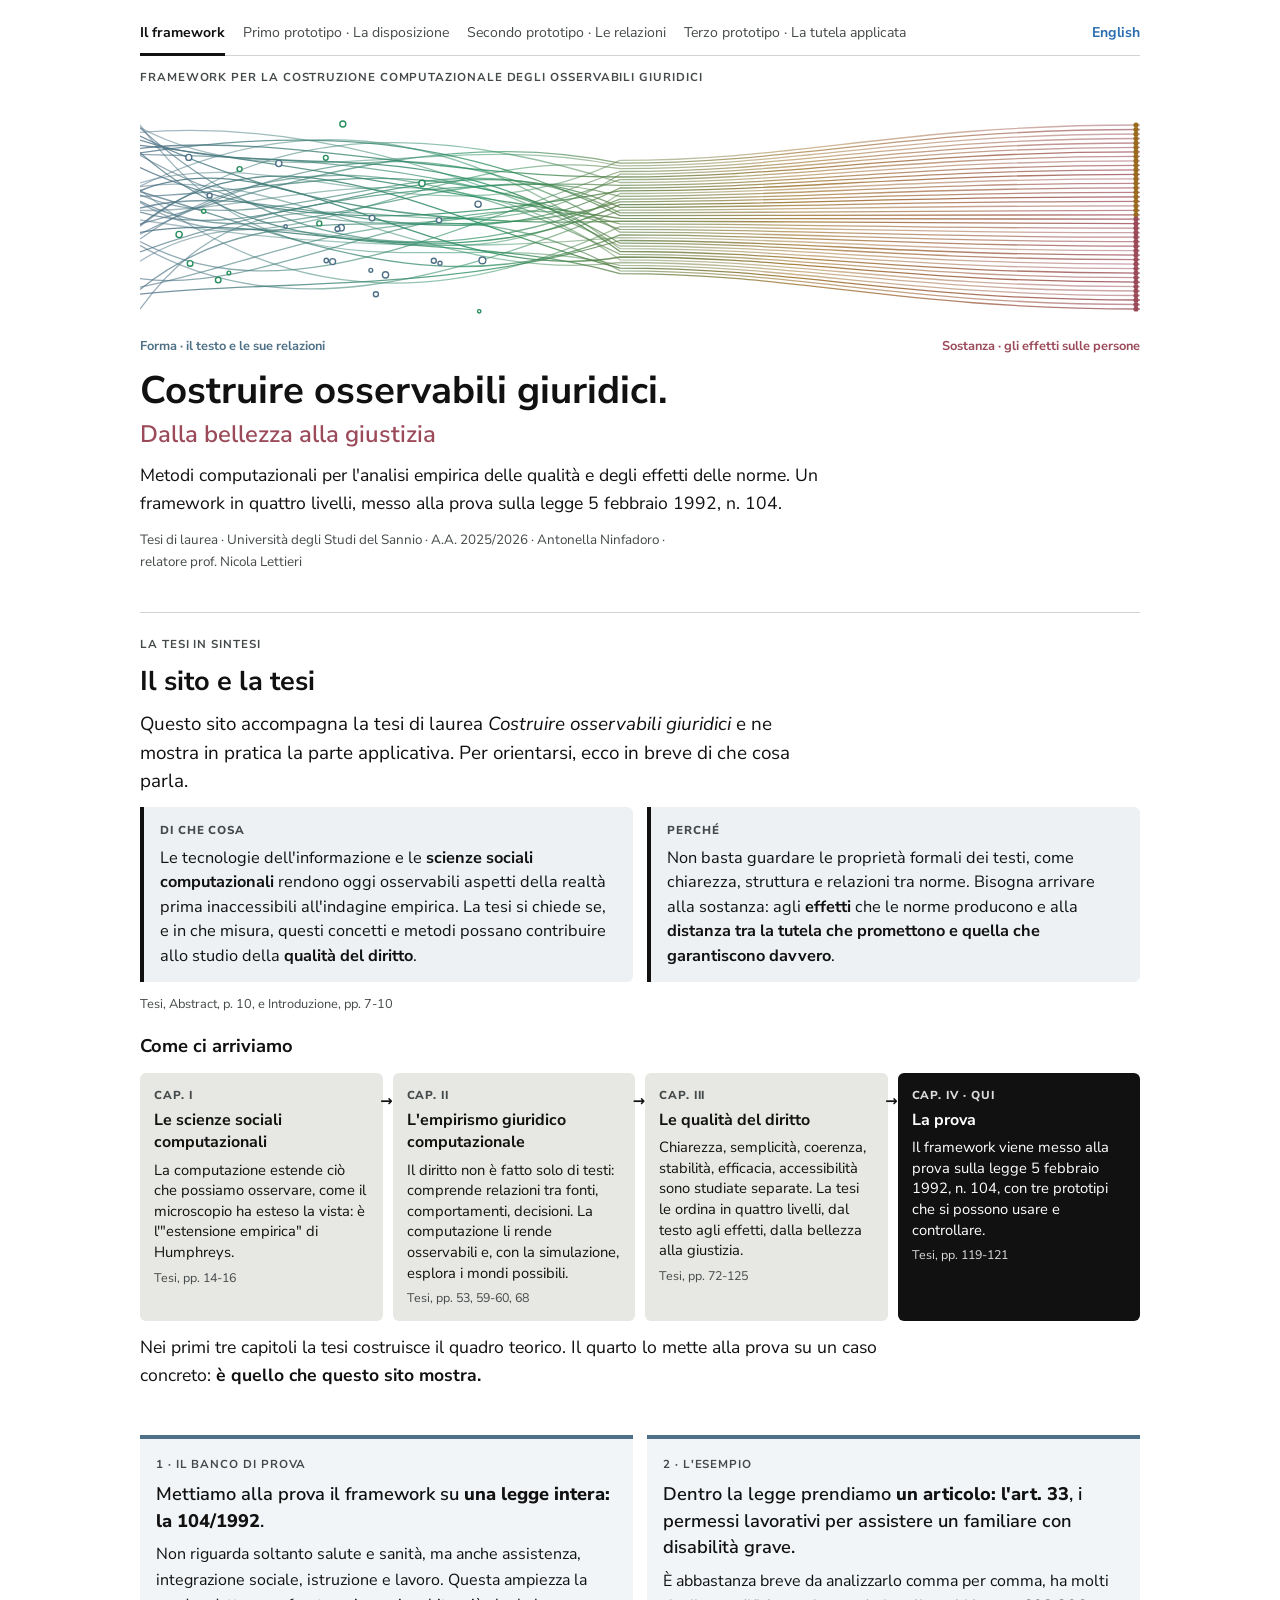
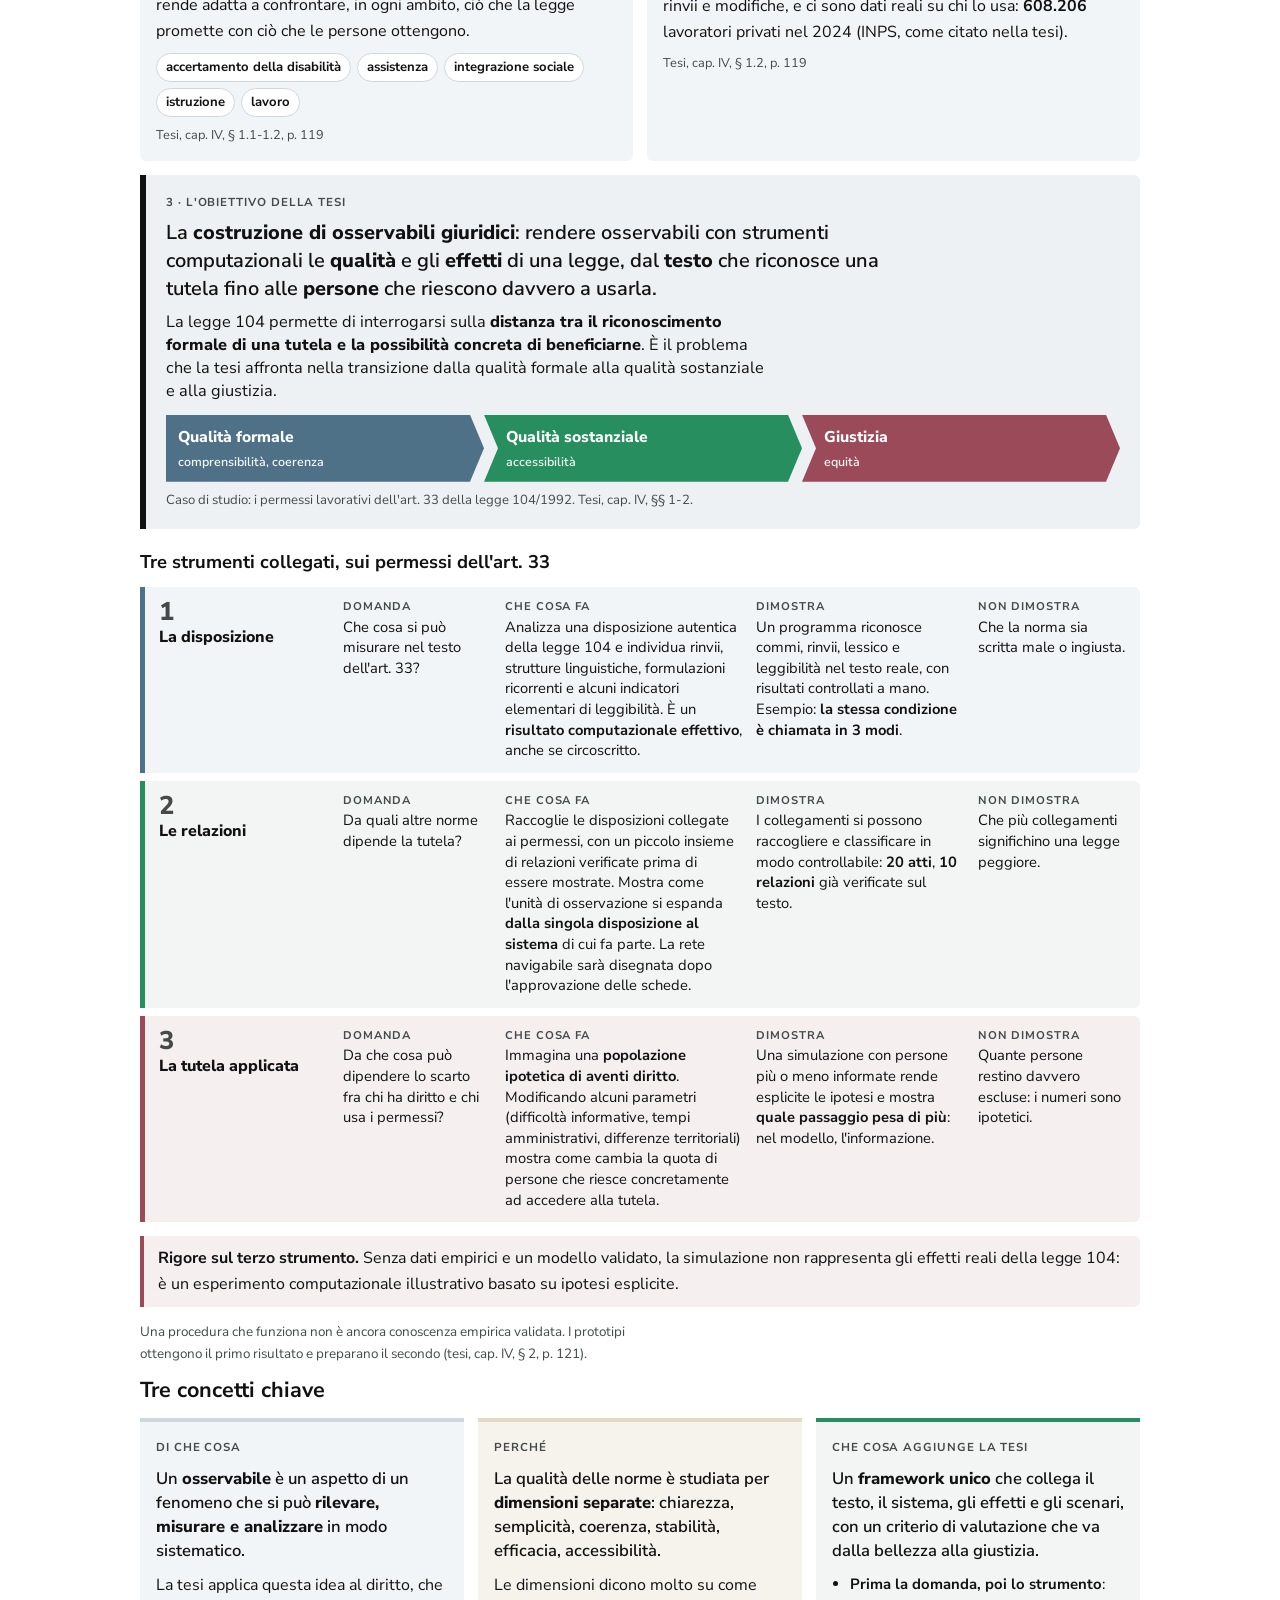
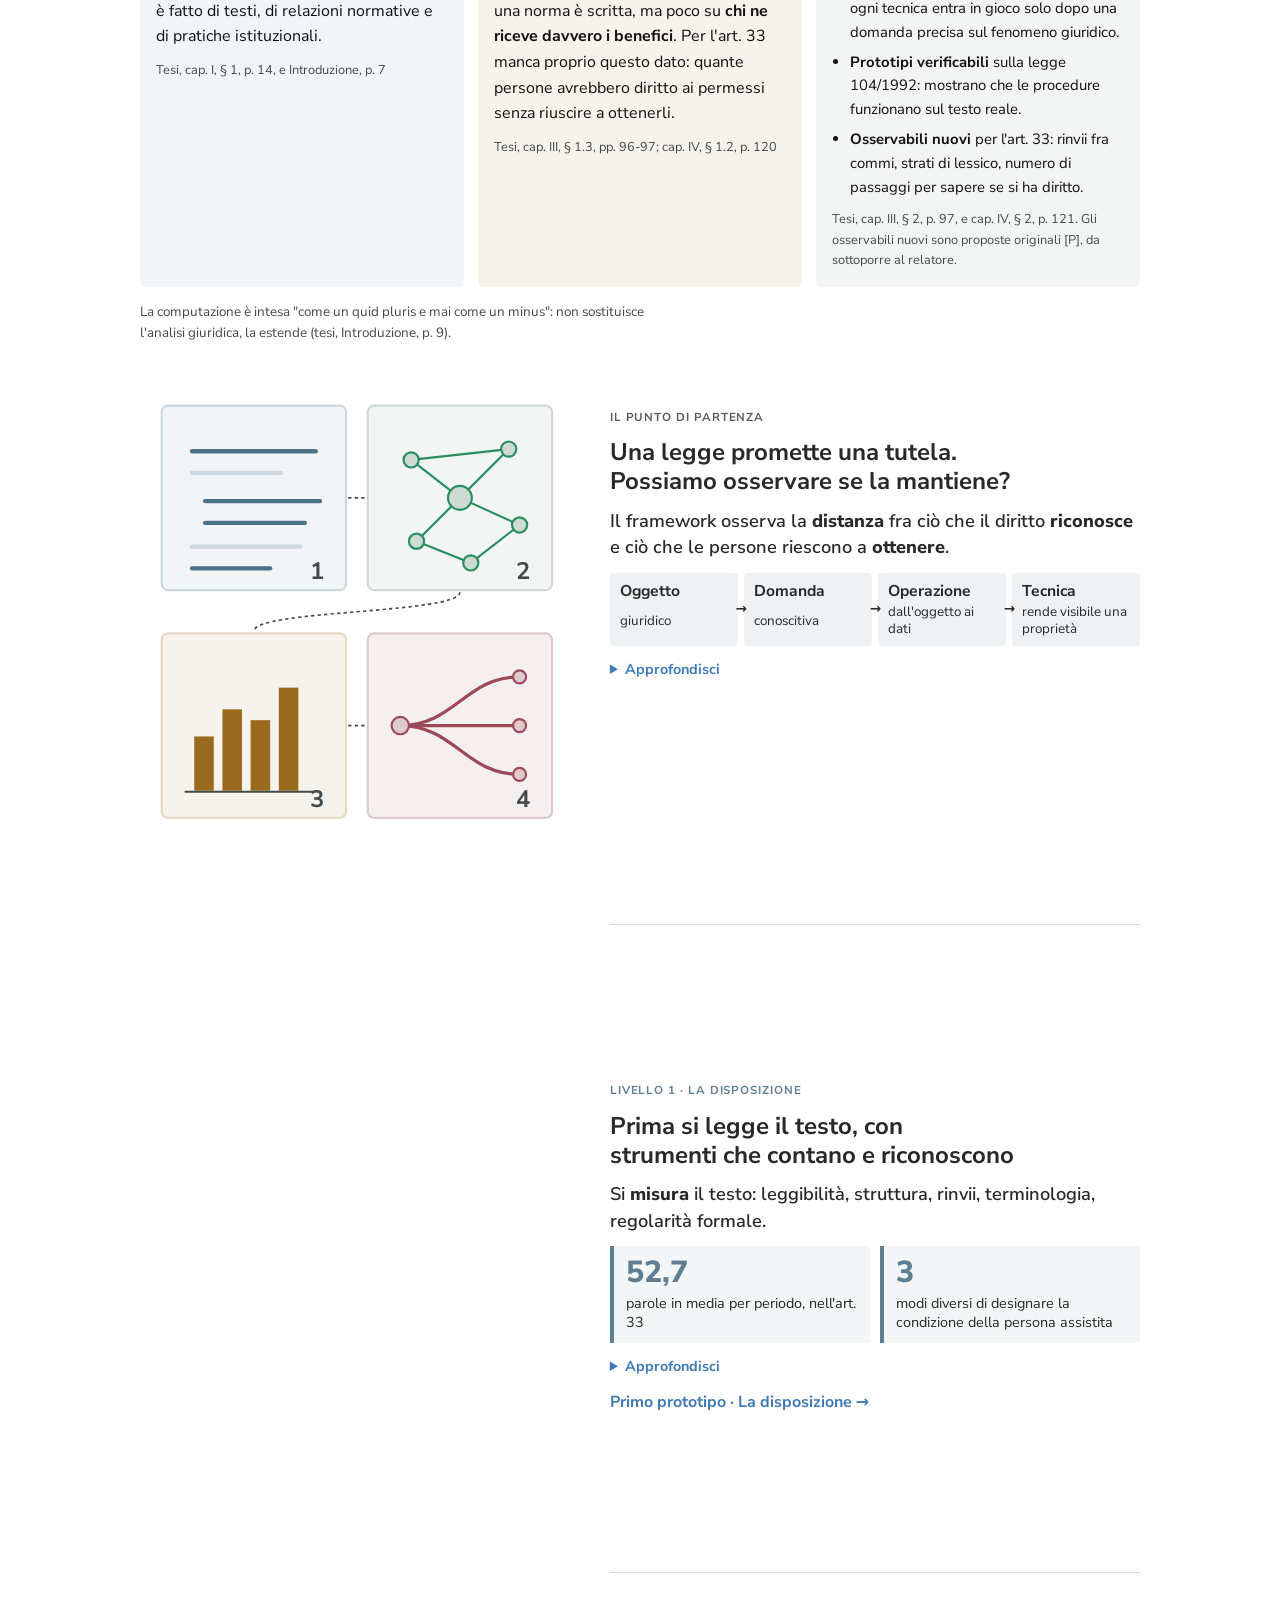
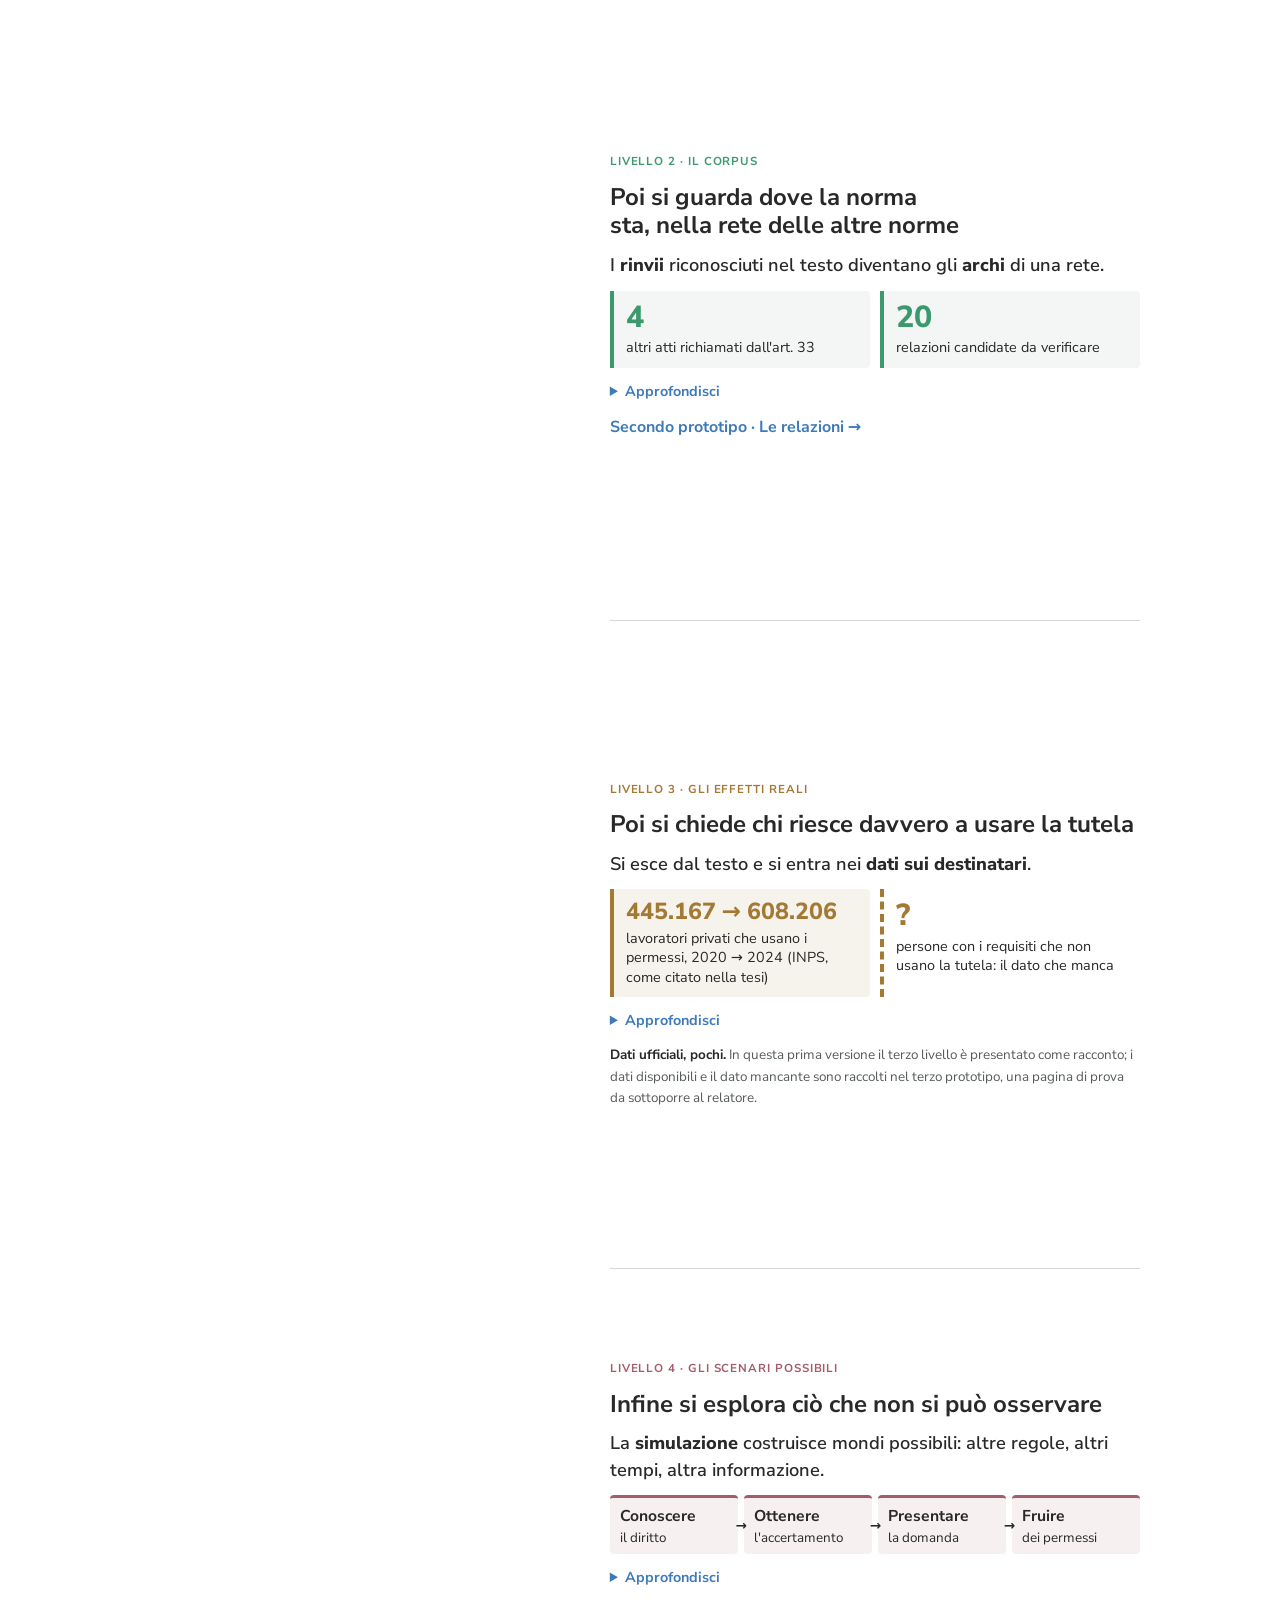
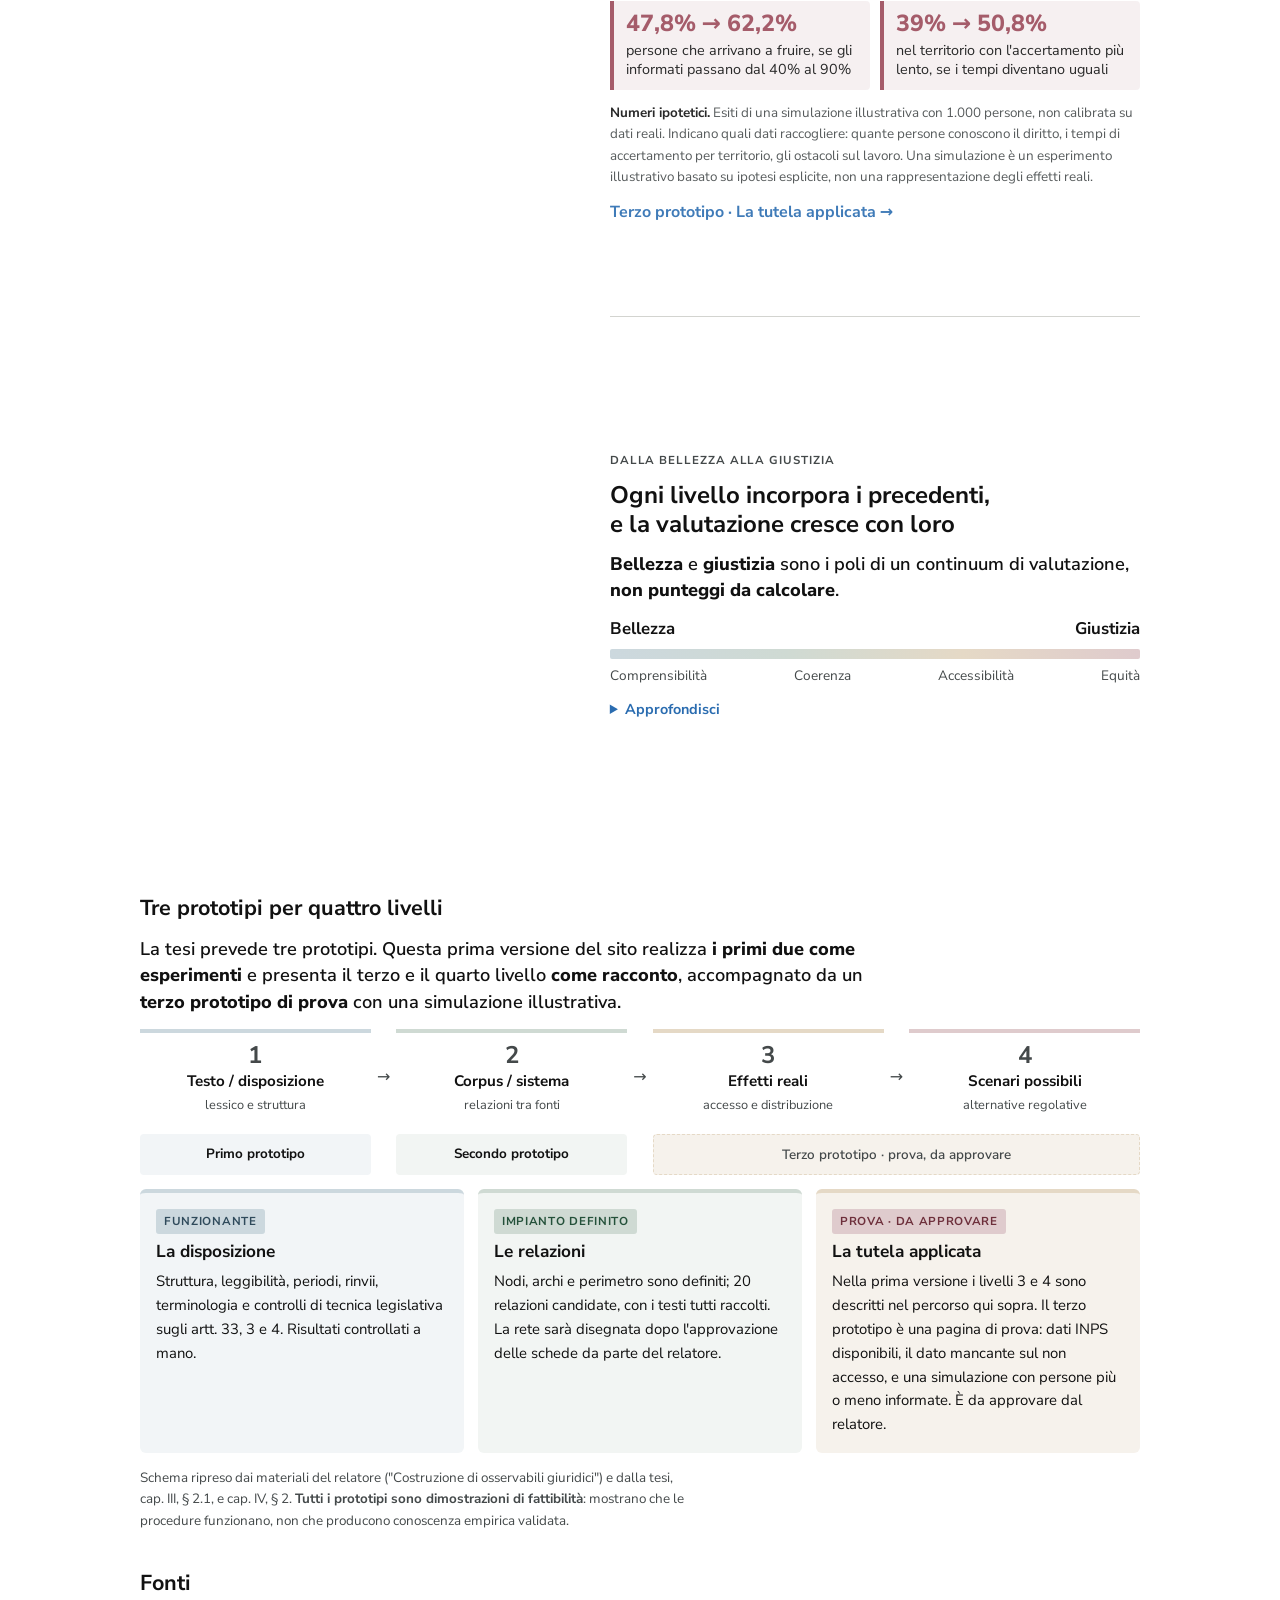
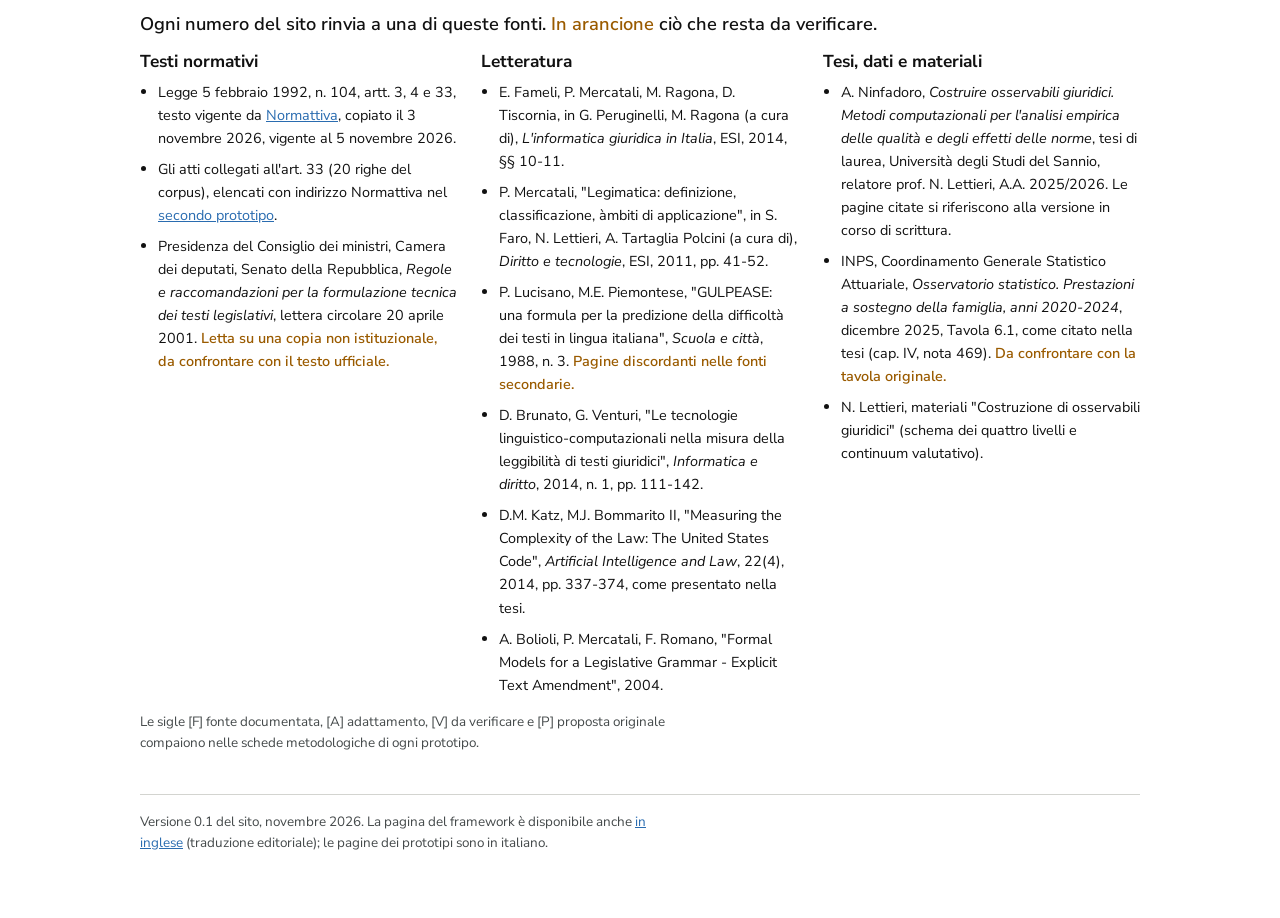
==== commit 81af794d: "Introduzione come sintesi della tesi: il sito e la tesi, di che cosa, perché, come Co-Authored-By: C" ====
--- a/index.html
+++ b/index.html
@@ -35,12 +35,16 @@
 
 
 <section class="inbreve" aria-labelledby="t-inbreve">
-  <span class="etichetta">In breve</span>
-  <h2 id="t-inbreve">A che cosa serve questa tesi</h2>
-  <p class="ib-lead">Le leggi promettono tutele. Fra il <b>diritto scritto</b> e il <b>diritto vissuto</b>, però, c'è una distanza: bisogna sapere di avere il diritto, ottenere l'accertamento, presentare la domanda, superare gli ostacoli sul lavoro. Ogni passaggio può lasciare indietro qualcuno.</p>
-  <p class="ib-lead">Questa tesi propone un metodo per <b>rendere visibile quella distanza</b> con strumenti che misurano, e lo mette alla prova su una legge reale.</p>
-
-  <h3 class="sotto-h">Il percorso: dalle parole alla prova</h3>
+  <span class="etichetta">La tesi in sintesi</span>
+  <h2 id="t-inbreve">Il sito e la tesi</h2>
+  <p class="ib-lead">Questo sito accompagna la tesi di laurea <i>Costruire osservabili giuridici</i> e ne mostra in pratica la parte applicativa. Per orientarsi, ecco in breve di che cosa parla.</p>
+  <div class="ib-parti">
+    <div><span class="pt-cap">Di che cosa</span><p>Le tecnologie dell'informazione e le <b>scienze sociali computazionali</b> rendono oggi osservabili aspetti della realtà prima inaccessibili all'indagine empirica. La tesi si chiede se, e in che misura, questi concetti e metodi possano contribuire allo studio della <b>qualità del diritto</b>.</p></div>
+    <div><span class="pt-cap">Perché</span><p>Non basta guardare le proprietà formali dei testi, come chiarezza, struttura e relazioni tra norme. Bisogna arrivare alla sostanza: agli <b>effetti</b> che le norme producono e alla <b>distanza tra la tutela che promettono e quella che garantiscono davvero</b>.</p></div>
+  </div>
+  <small class="ib-fonte">Tesi, Abstract, p. 10, e Introduzione, pp. 7-10</small>
+
+  <h3 class="sotto-h">Come ci arriviamo</h3>
   <ol class="percorso-tesi">
     <li>
       <span class="pt-cap">Cap. I</span>
@@ -67,7 +71,7 @@
       <small>Tesi, pp. 119-121</small>
     </li>
   </ol>
-  <p class="ib-ponte">Nei primi tre capitoli la tesi spiega a parole. <b>Da qui in poi si vede nella pratica.</b></p>
+  <p class="ib-ponte">Nei primi tre capitoli la tesi costruisce il quadro teorico. Il quarto lo mette alla prova su un caso concreto: <b>è quello che questo sito mostra.</b></p>
 </section>
 
 <section class="introduzione" aria-labelledby="t-intro">
@@ -126,7 +130,7 @@
   <p class="rigore"><b>Rigore sul terzo strumento.</b> Senza dati empirici e un modello validato, la simulazione non rappresenta gli effetti reali della legge 104: è un esperimento computazionale illustrativo basato su ipotesi esplicite.</p>
   <p class="nota">Una procedura che funziona non è ancora conoscenza empirica validata. I prototipi ottengono il primo risultato e preparano il secondo (tesi, cap. IV, § 2, p. 121).</p>
 
-  <h2 id="t-intro">Di che cosa parliamo, perché, e che cosa aggiunge la tesi</h2>
+  <h2 id="t-intro">Tre concetti chiave</h2>
   <div class="tre">
     <div class="tre-c">
       <span class="etichetta">Di che cosa</span>
--- a/assets/base.css
+++ b/assets/base.css
@@ -199,3 +199,9 @@
   .percorso-tesi { grid-template-columns: 1fr; gap: 14px; }
   .percorso-tesi li:not(:last-child)::after { content: "↓"; right: auto; left: 50%; top: auto; bottom: -15px; transform: translateX(-50%); }
 }
+
+.ib-parti { display: grid; grid-template-columns: 1fr 1fr; gap: 14px; }
+.ib-parti > div { display: grid; gap: 6px; padding: 14px 16px; border-left: 4px solid var(--inchiostro); background: var(--tinta); border-radius: 0 6px 6px 0; }
+.ib-parti p { font-size: 1.02rem; line-height: 1.5; }
+.ib-fonte { color: var(--tenue); font-size: 0.8rem; }
+@media (max-width: 820px) { .ib-parti { grid-template-columns: 1fr; } }
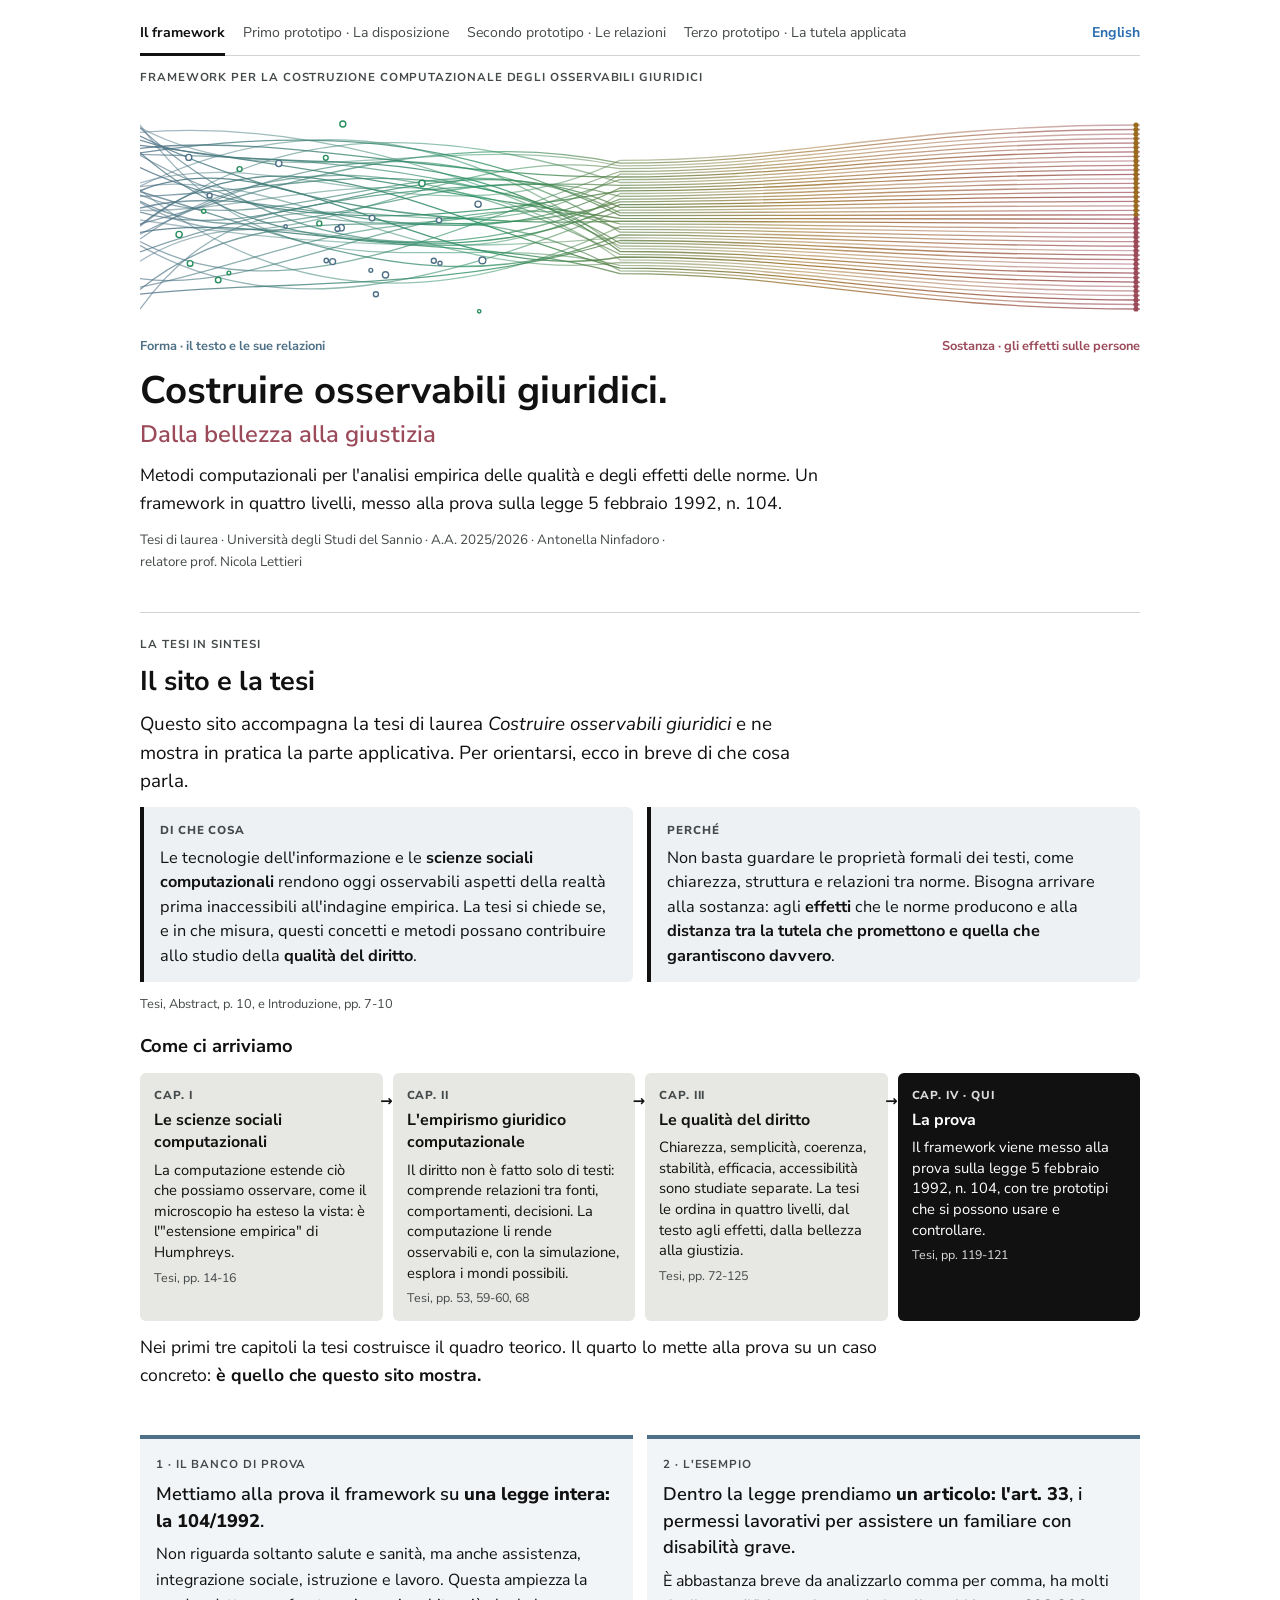
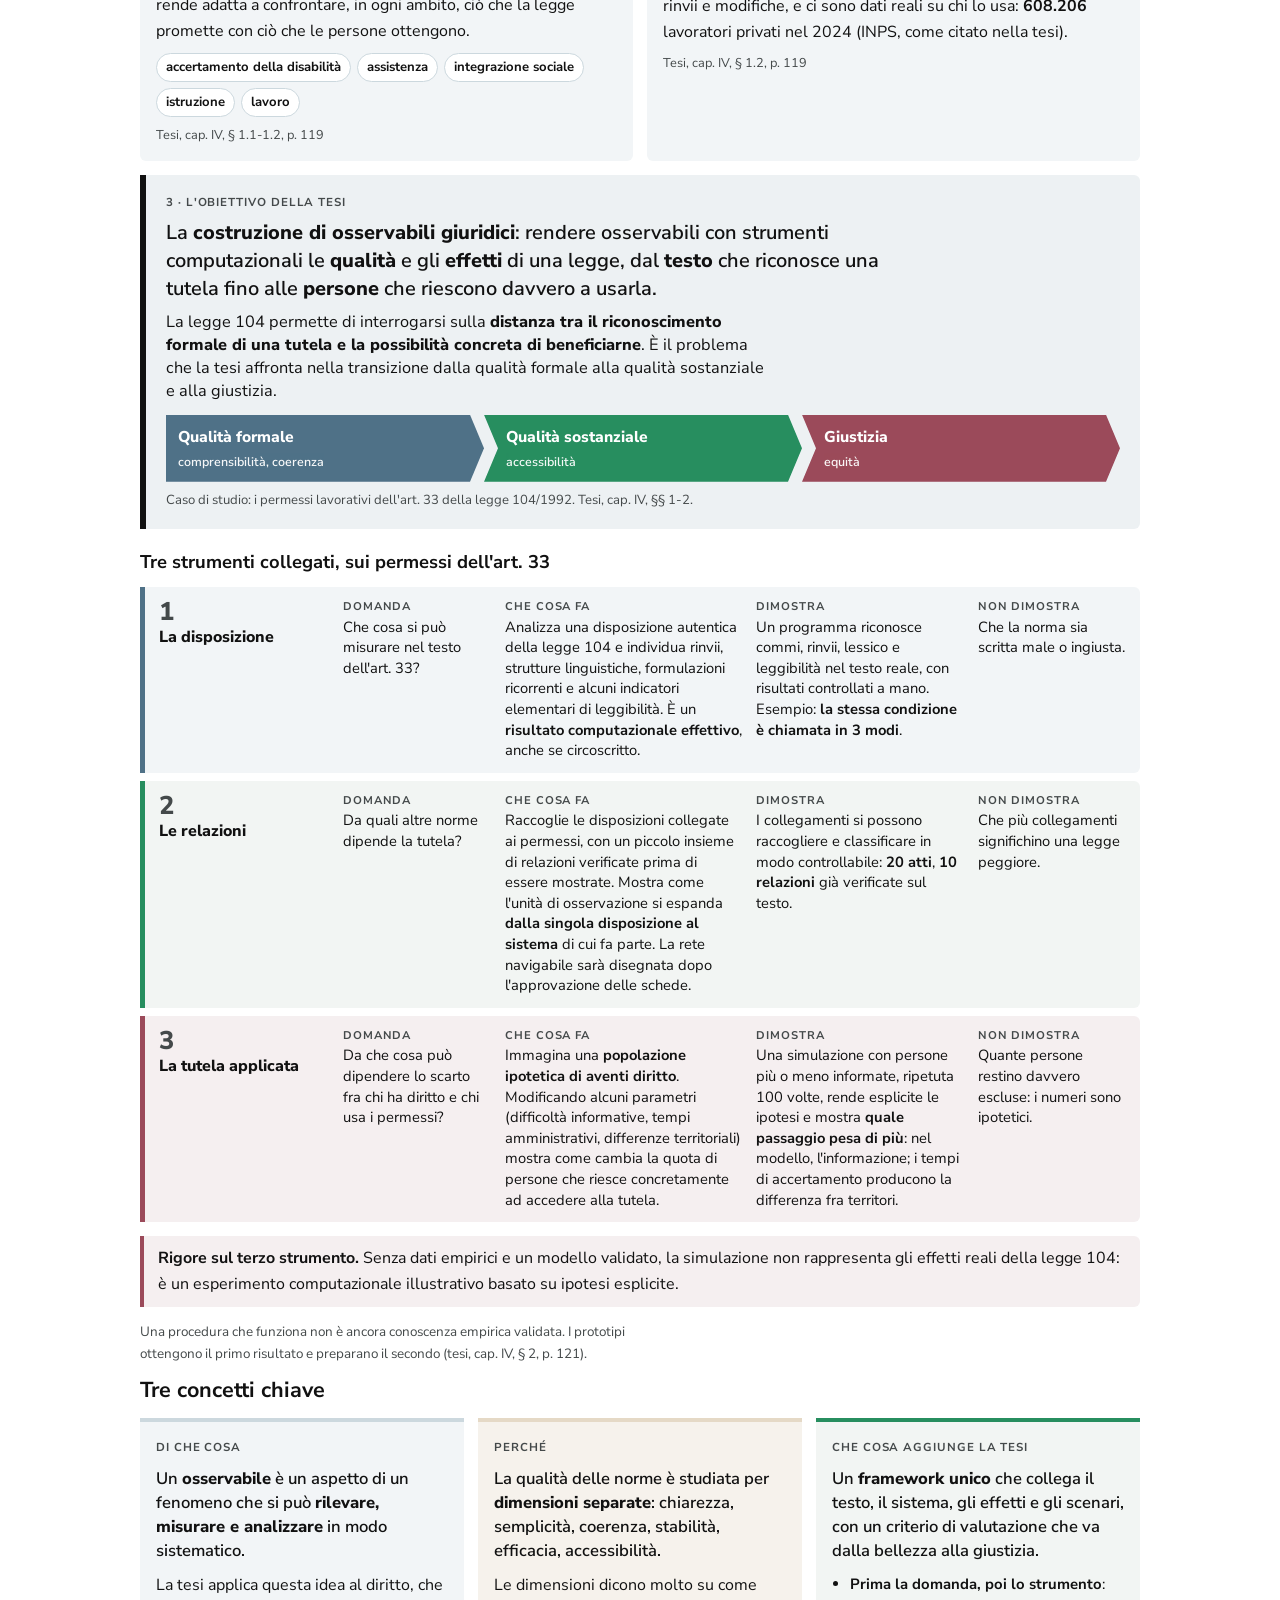
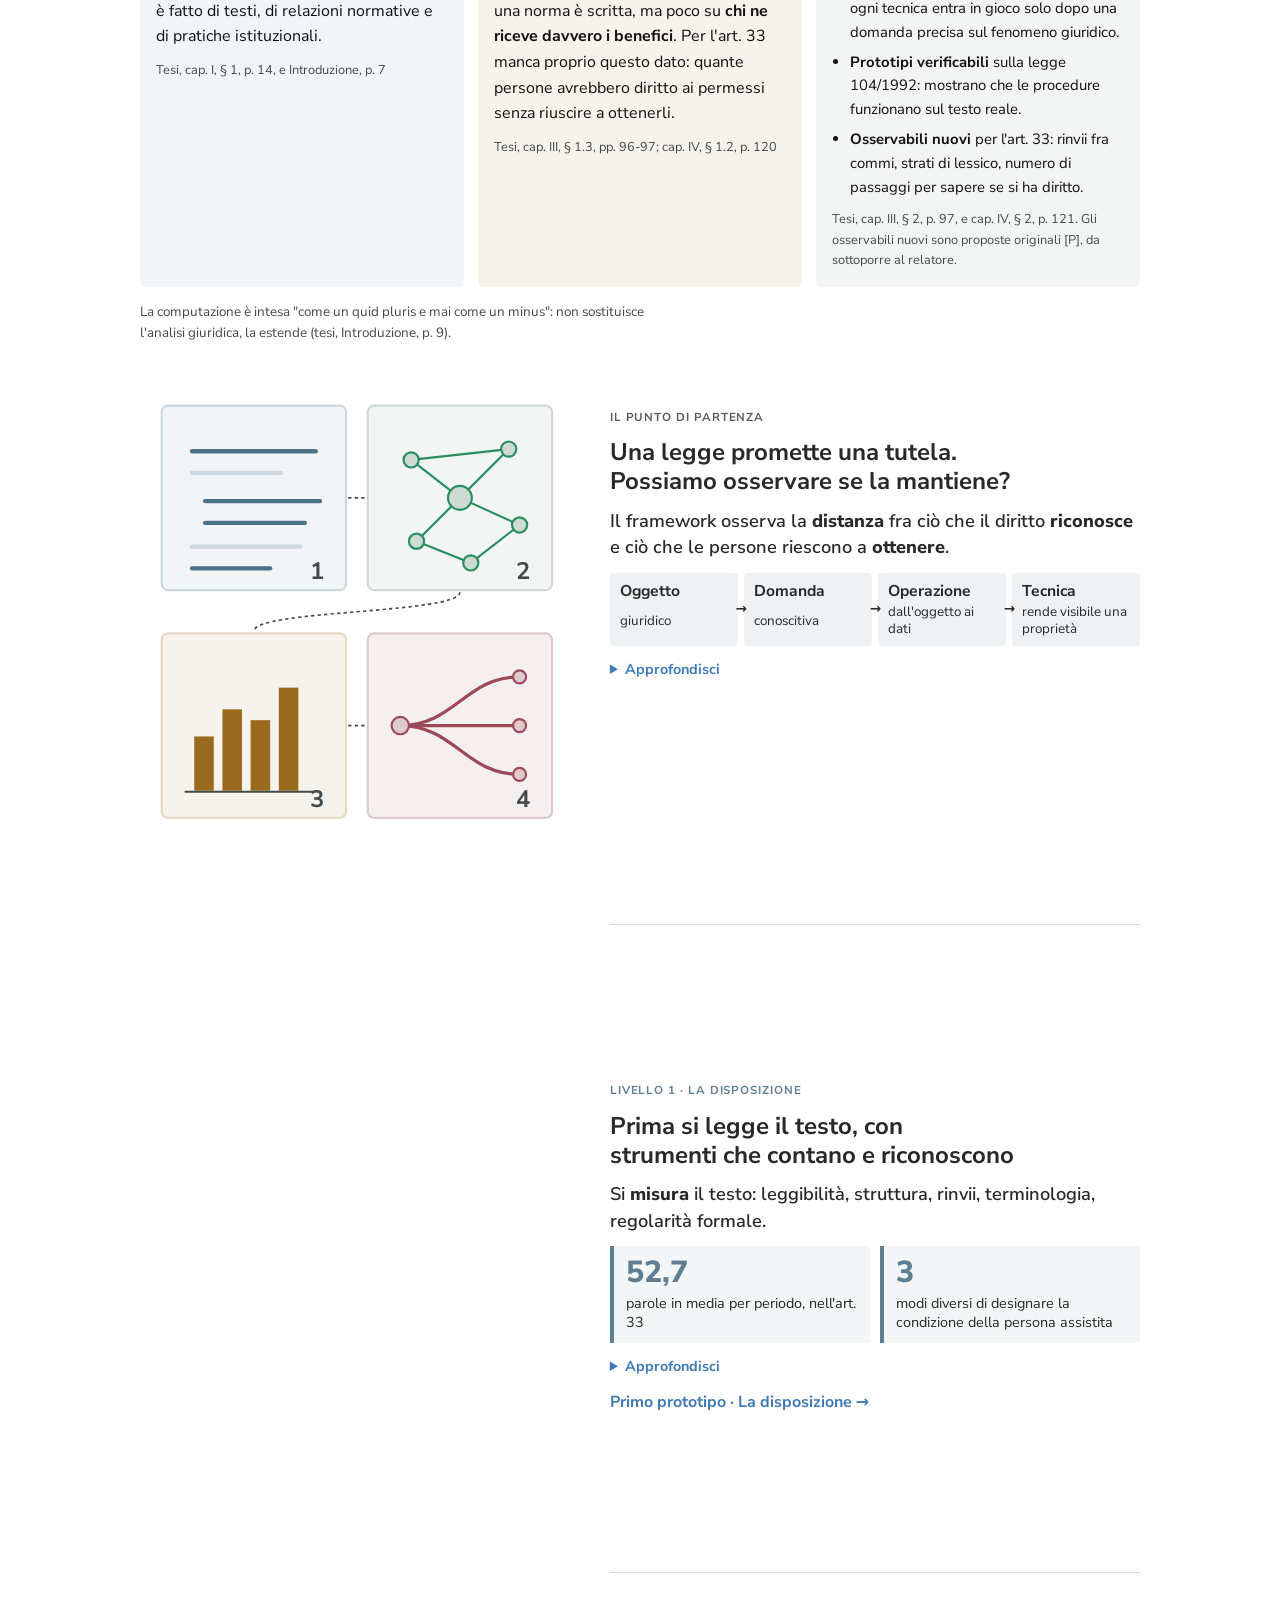
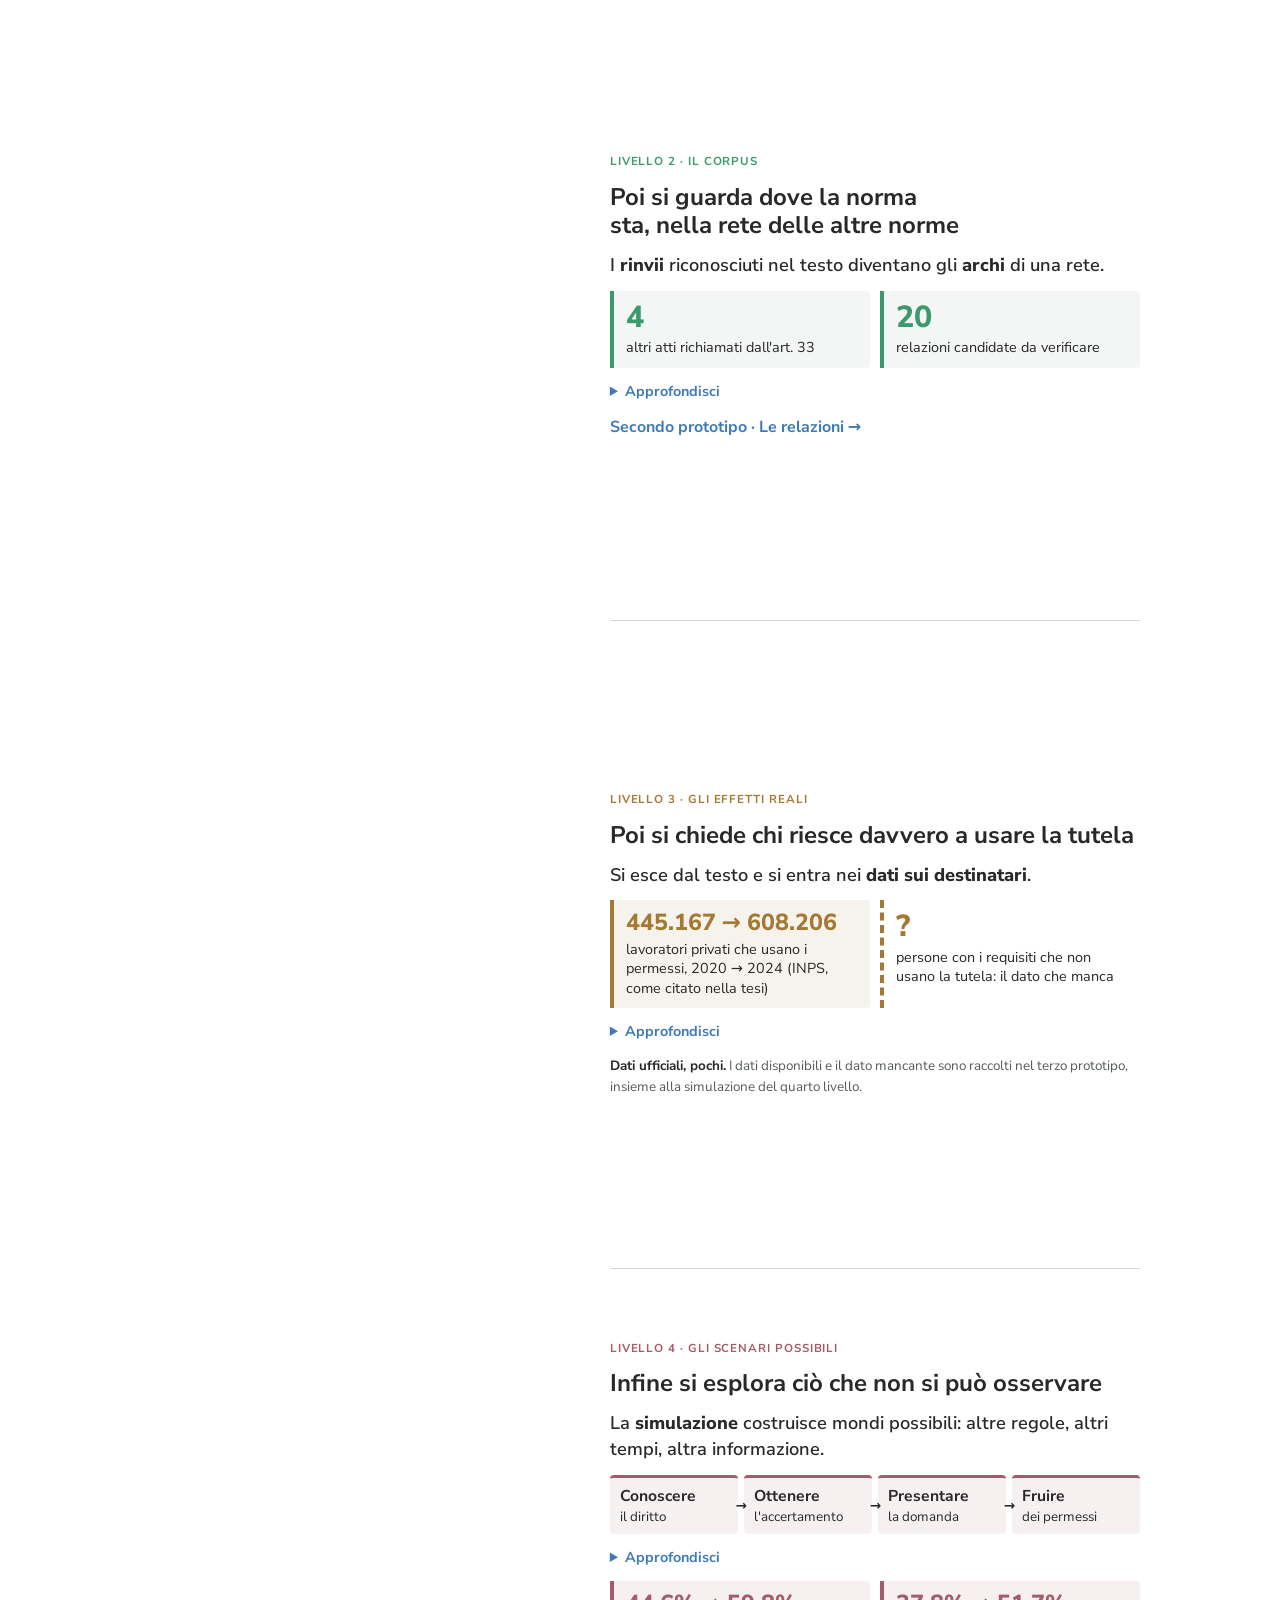
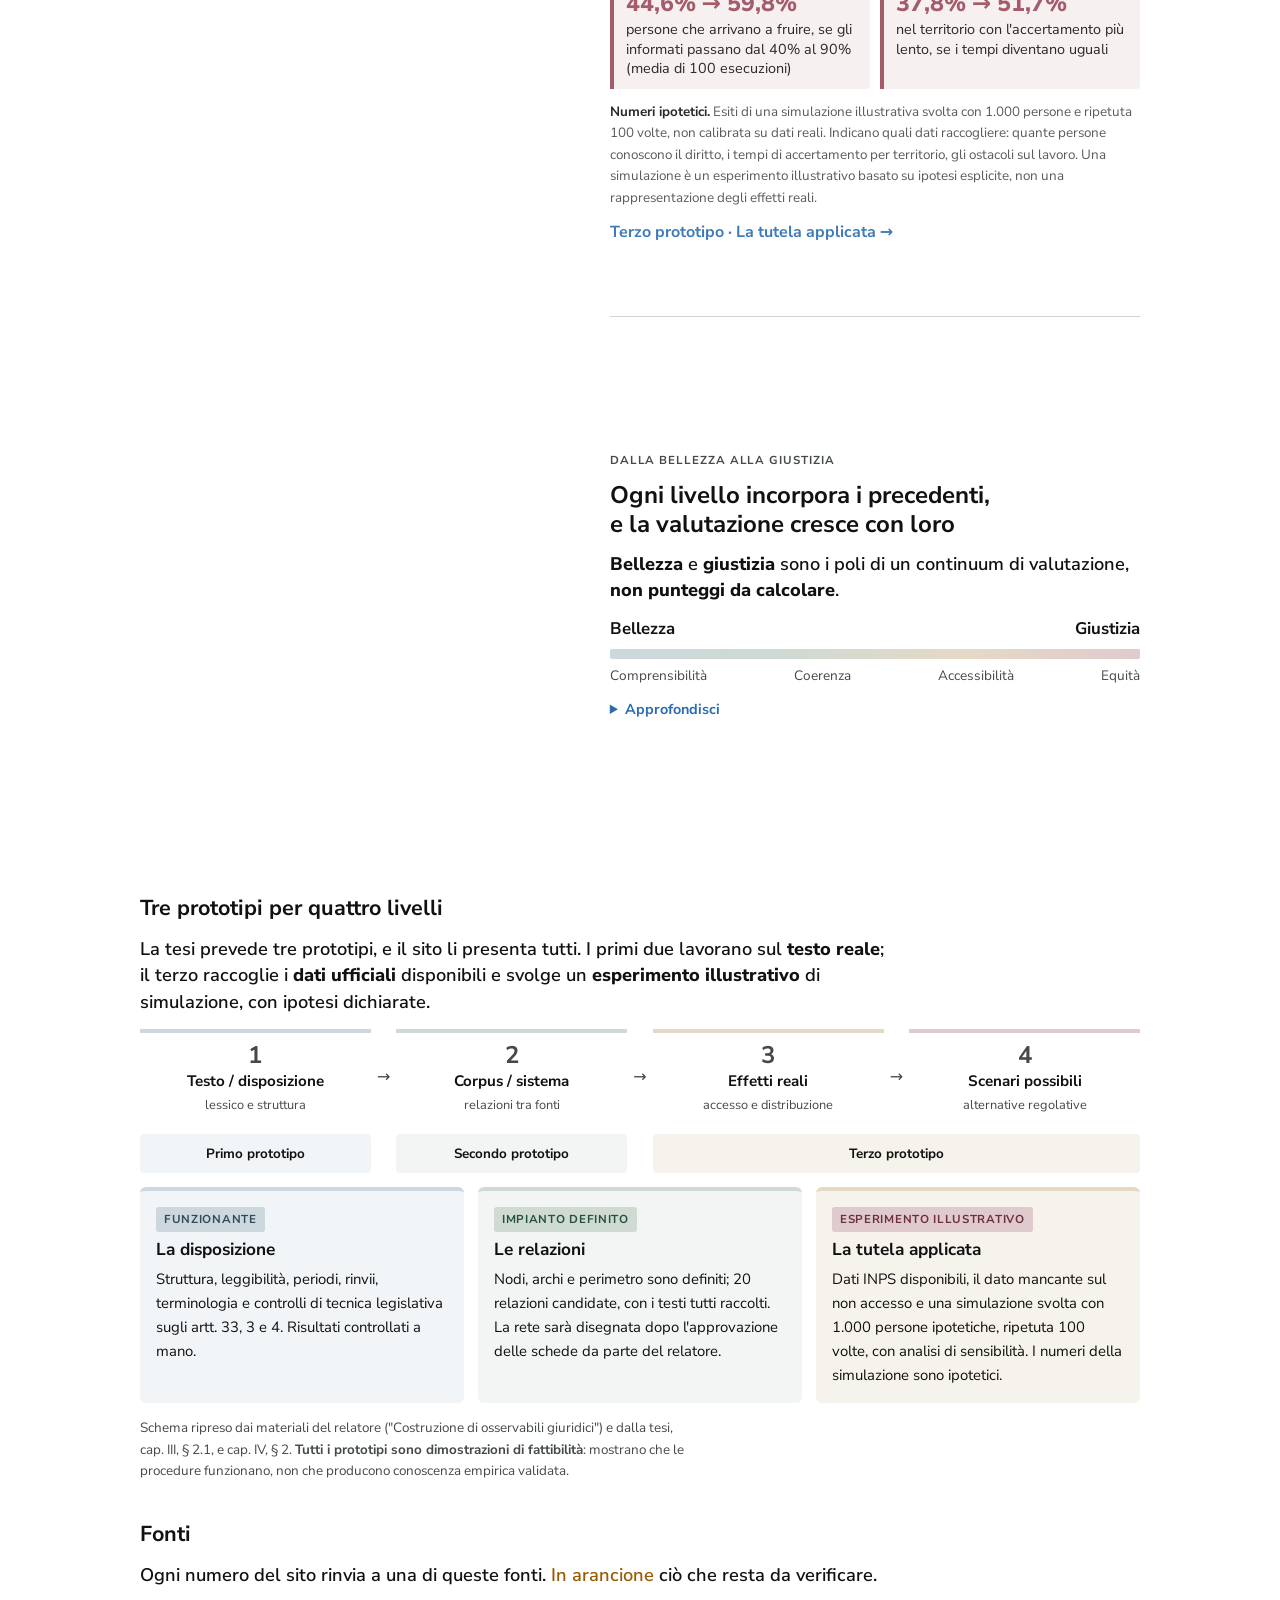
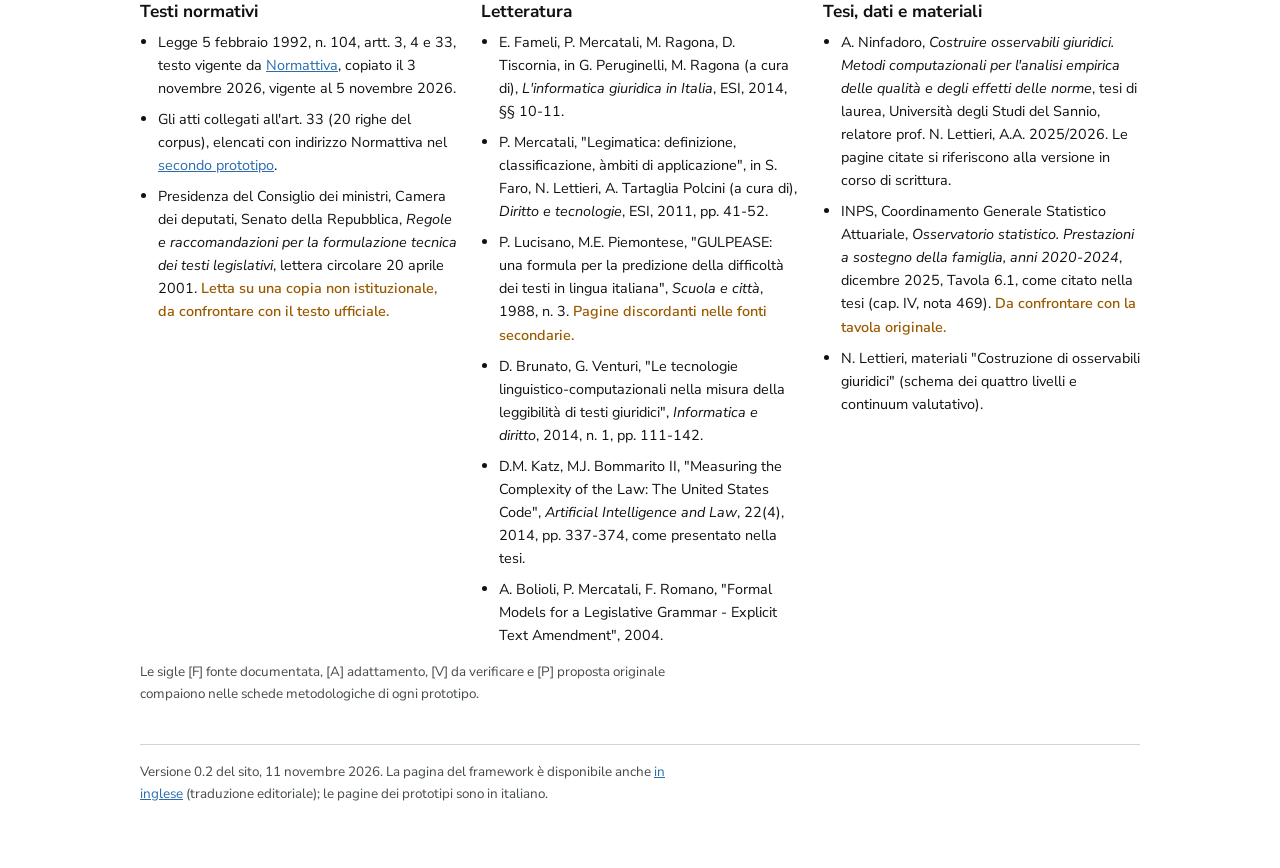
==== commit ea5ce8f8: "Terzo prototipo come esperimento illustrativo svolto: simulazione in effetti/, medie di 100 esecuzio" ====
--- a/index.html
+++ b/index.html
@@ -19,7 +19,7 @@
     <a href="index.html" aria-current="page">Il framework</a>
     <a class="n1" href="testo/index.html">Primo prototipo · La disposizione</a>
     <a class="n2" href="relazioni/index.html">Secondo prototipo · Le relazioni</a>
-    <a class="n3" href="fasi-successive/simulazione/index.html">Terzo prototipo · La tutela applicata</a>
+    <a class="n3" href="effetti/index.html">Terzo prototipo · La tutela applicata</a>
     <a class="lingua" href="en/index.html" lang="en">English</a>
   </nav>
   <span class="etichetta">Framework per la costruzione computazionale degli osservabili giuridici</span>
@@ -120,10 +120,10 @@
       <div><span class="dm-et">Non dimostra</span>Che più collegamenti significhino una legge peggiore.</div>
     </div>
     <div class="dm-riga dm-3">
-      <a class="dm-nome" href="fasi-successive/simulazione/index.html"><span>3</span>La tutela applicata</a>
+      <a class="dm-nome" href="effetti/index.html"><span>3</span>La tutela applicata</a>
       <div><span class="dm-et">Domanda</span>Da che cosa può dipendere lo scarto fra chi ha diritto e chi usa i permessi?</div>
       <div class="dm-fa"><span class="dm-et">Che cosa fa</span>Immagina una <b>popolazione ipotetica di aventi diritto</b>. Modificando alcuni parametri (difficoltà informative, tempi amministrativi, differenze territoriali) mostra come cambia la quota di persone che riesce concretamente ad accedere alla tutela.</div>
-      <div><span class="dm-et">Dimostra</span>Una simulazione con persone più o meno informate rende esplicite le ipotesi e mostra <b>quale passaggio pesa di più</b>: nel modello, l'informazione.</div>
+      <div><span class="dm-et">Dimostra</span>Una simulazione con persone più o meno informate, ripetuta 100 volte, rende esplicite le ipotesi e mostra <b>quale passaggio pesa di più</b>: nel modello, l'informazione; i tempi di accertamento producono la differenza fra territori.</div>
       <div><span class="dm-et">Non dimostra</span>Quante persone restino davvero escluse: i numeri sono ipotetici.</div>
     </div>
   </div>
@@ -256,7 +256,7 @@
         <p>Il terzo livello esce dal testo ed entra nei dati sui destinatari. Attribuire un effetto a una norma richiede un disegno di ricerca adeguato. Il primo passo è costruire l'osservabile giusto.</p>
         <p>I lavoratori privati che usano i permessi passano da <b>445.167</b> nel 2020 a <b>608.206</b> nel 2024 (INPS, come citato nella tesi). Manca il dato più importante: quante persone avrebbero diritto ai permessi senza riuscire a ottenerli. L'osservabile da costruire è il non accesso: chi ha i requisiti e non usa la tutela, dove e perché.</p>
       </details>
-      <p class="nota stato-liv"><b>Dati ufficiali, pochi.</b> In questa prima versione il terzo livello è presentato come racconto; i dati disponibili e il dato mancante sono raccolti nel terzo prototipo, una pagina di prova da sottoporre al relatore.</p>
+      <p class="nota stato-liv"><b>Dati ufficiali, pochi.</b> I dati disponibili e il dato mancante sono raccolti nel terzo prototipo, insieme alla simulazione del quarto livello.</p>
     </article>
 
     <article class="passo" data-passo="4">
@@ -272,14 +272,14 @@
       <details class="altro">
         <summary>Approfondisci</summary>
         <p>La simulazione costruisce mondi possibili: che cosa accadrebbe con altre regole, altri tempi, altra informazione. I suoi risultati dipendono dalle ipotesi e vanno letti con l'analisi di sensibilità. Estende l'osservazione verso i possibili e non la sostituisce.</p>
-        <p>Per l'art. 33 si potrebbe simulare una popolazione ipotetica di aventi diritto che attraversa i passaggi ricostruiti nel primo prototipo: conoscere il diritto, ottenere l'accertamento, presentare la domanda, fruire dei permessi. Variando tempi e informazione si vedrebbe quale passaggio pesa di più.</p>
+        <p>Per l'art. 33 il terzo prototipo simula una popolazione ipotetica di 1.000 aventi diritto che attraversa i passaggi ricostruiti nel primo prototipo: conoscere il diritto, ottenere l'accertamento, presentare la domanda, fruire dei permessi. Ogni scenario è ripetuto 100 volte. Variando tempi e informazione si vede quale passaggio pesa di più.</p>
       </details>
       <div class="cifre l4">
-        <div><b>47,8% → 62,2%</b><span>persone che arrivano a fruire, se gli informati passano dal 40% al 90%</span></div>
-        <div><b>39% → 50,8%</b><span>nel territorio con l'accertamento più lento, se i tempi diventano uguali</span></div>
-      </div>
-      <p class="nota stato-liv"><b>Numeri ipotetici.</b> Esiti di una simulazione illustrativa con 1.000 persone, non calibrata su dati reali. Indicano quali dati raccogliere: quante persone conoscono il diritto, i tempi di accertamento per territorio, gli ostacoli sul lavoro. Una simulazione è un esperimento illustrativo basato su ipotesi esplicite, non una rappresentazione degli effetti reali.</p>
-      <a class="vai" href="fasi-successive/simulazione/index.html">Terzo prototipo · La tutela applicata →</a>
+        <div><b>44,6% → 59,8%</b><span>persone che arrivano a fruire, se gli informati passano dal 40% al 90% (media di 100 esecuzioni)</span></div>
+        <div><b>37,8% → 51,7%</b><span>nel territorio con l'accertamento più lento, se i tempi diventano uguali</span></div>
+      </div>
+      <p class="nota stato-liv"><b>Numeri ipotetici.</b> Esiti di una simulazione illustrativa svolta con 1.000 persone e ripetuta 100 volte, non calibrata su dati reali. Indicano quali dati raccogliere: quante persone conoscono il diritto, i tempi di accertamento per territorio, gli ostacoli sul lavoro. Una simulazione è un esperimento illustrativo basato su ipotesi esplicite, non una rappresentazione degli effetti reali.</p>
+      <a class="vai" href="effetti/index.html">Terzo prototipo · La tutela applicata →</a>
     </article>
 
     <article class="passo" data-passo="5">
@@ -301,7 +301,7 @@
 
 <section aria-labelledby="t-tre">
   <h2 id="t-tre">Tre prototipi per quattro livelli</h2>
-  <p class="tesi">La tesi prevede tre prototipi. Questa prima versione del sito realizza <b>i primi due come esperimenti</b> e presenta il terzo e il quarto livello <b>come racconto</b>, accompagnato da un <b>terzo prototipo di prova</b> con una simulazione illustrativa.</p>
+  <p class="tesi">La tesi prevede tre prototipi, e il sito li presenta tutti. I primi due lavorano sul <b>testo reale</b>; il terzo raccoglie i <b>dati ufficiali</b> disponibili e svolge un <b>esperimento illustrativo</b> di simulazione, con ipotesi dichiarate.</p>
   <div class="livelli">
     <a class="lv disp" href="testo/index.html"><span class="lv-n">1</span><b>Testo / disposizione</b><small>lessico e struttura</small></a>
     <div class="lv-freccia" aria-hidden="true">→</div>
@@ -312,7 +312,7 @@
     <div class="lv sim"><span class="lv-n">4</span><b>Scenari possibili</b><small>alternative regolative</small></div>
     <a class="pr p1" href="testo/index.html">Primo prototipo</a>
     <a class="pr p2" href="relazioni/index.html">Secondo prototipo</a>
-    <a class="pr p3 futuro" href="fasi-successive/simulazione/index.html">Terzo prototipo · prova, da approvare</a>
+    <a class="pr p3" href="effetti/index.html">Terzo prototipo</a>
   </div>
   <div class="schede-pr">
     <a class="spr disp" href="testo/index.html">
@@ -325,10 +325,10 @@
       <h3>Le relazioni</h3>
       <p>Nodi, archi e perimetro sono definiti; 20 relazioni candidate, con i testi tutti raccolti. La rete sarà disegnata dopo l'approvazione delle schede da parte del relatore.</p>
     </a>
-    <a class="spr eff" href="fasi-successive/simulazione/index.html">
-      <span class="statuto simulato">prova · da approvare</span>
+    <a class="spr eff" href="effetti/index.html">
+      <span class="statuto simulato">esperimento illustrativo</span>
       <h3>La tutela applicata</h3>
-      <p>Nella prima versione i livelli 3 e 4 sono descritti nel percorso qui sopra. Il terzo prototipo è una pagina di prova: dati INPS disponibili, il dato mancante sul non accesso, e una simulazione con persone più o meno informate. È da approvare dal relatore.</p>
+      <p>Dati INPS disponibili, il dato mancante sul non accesso e una simulazione svolta con 1.000 persone ipotetiche, ripetuta 100 volte, con analisi di sensibilità. I numeri della simulazione sono ipotetici.</p>
     </a>
   </div>
   <p class="nota">Schema ripreso dai materiali del relatore ("Costruzione di osservabili giuridici") e dalla tesi, cap. III, § 2.1, e cap. IV, § 2. <b>Tutti i prototipi sono dimostrazioni di fattibilità</b>: mostrano che le procedure funzionano, non che producono conoscenza empirica validata.</p>
@@ -371,7 +371,7 @@
 </section>
 
 <footer>
-  <p>Versione 0.1 del sito, novembre 2026. La pagina del framework è disponibile anche <a href="en/index.html" lang="en">in inglese</a> (traduzione editoriale); le pagine dei prototipi sono in italiano.</p>
+  <p>Versione 0.2 del sito, 11 novembre 2026. La pagina del framework è disponibile anche <a href="en/index.html" lang="en">in inglese</a> (traduzione editoriale); le pagine dei prototipi sono in italiano.</p>
 </footer>
 </div>
 <script>
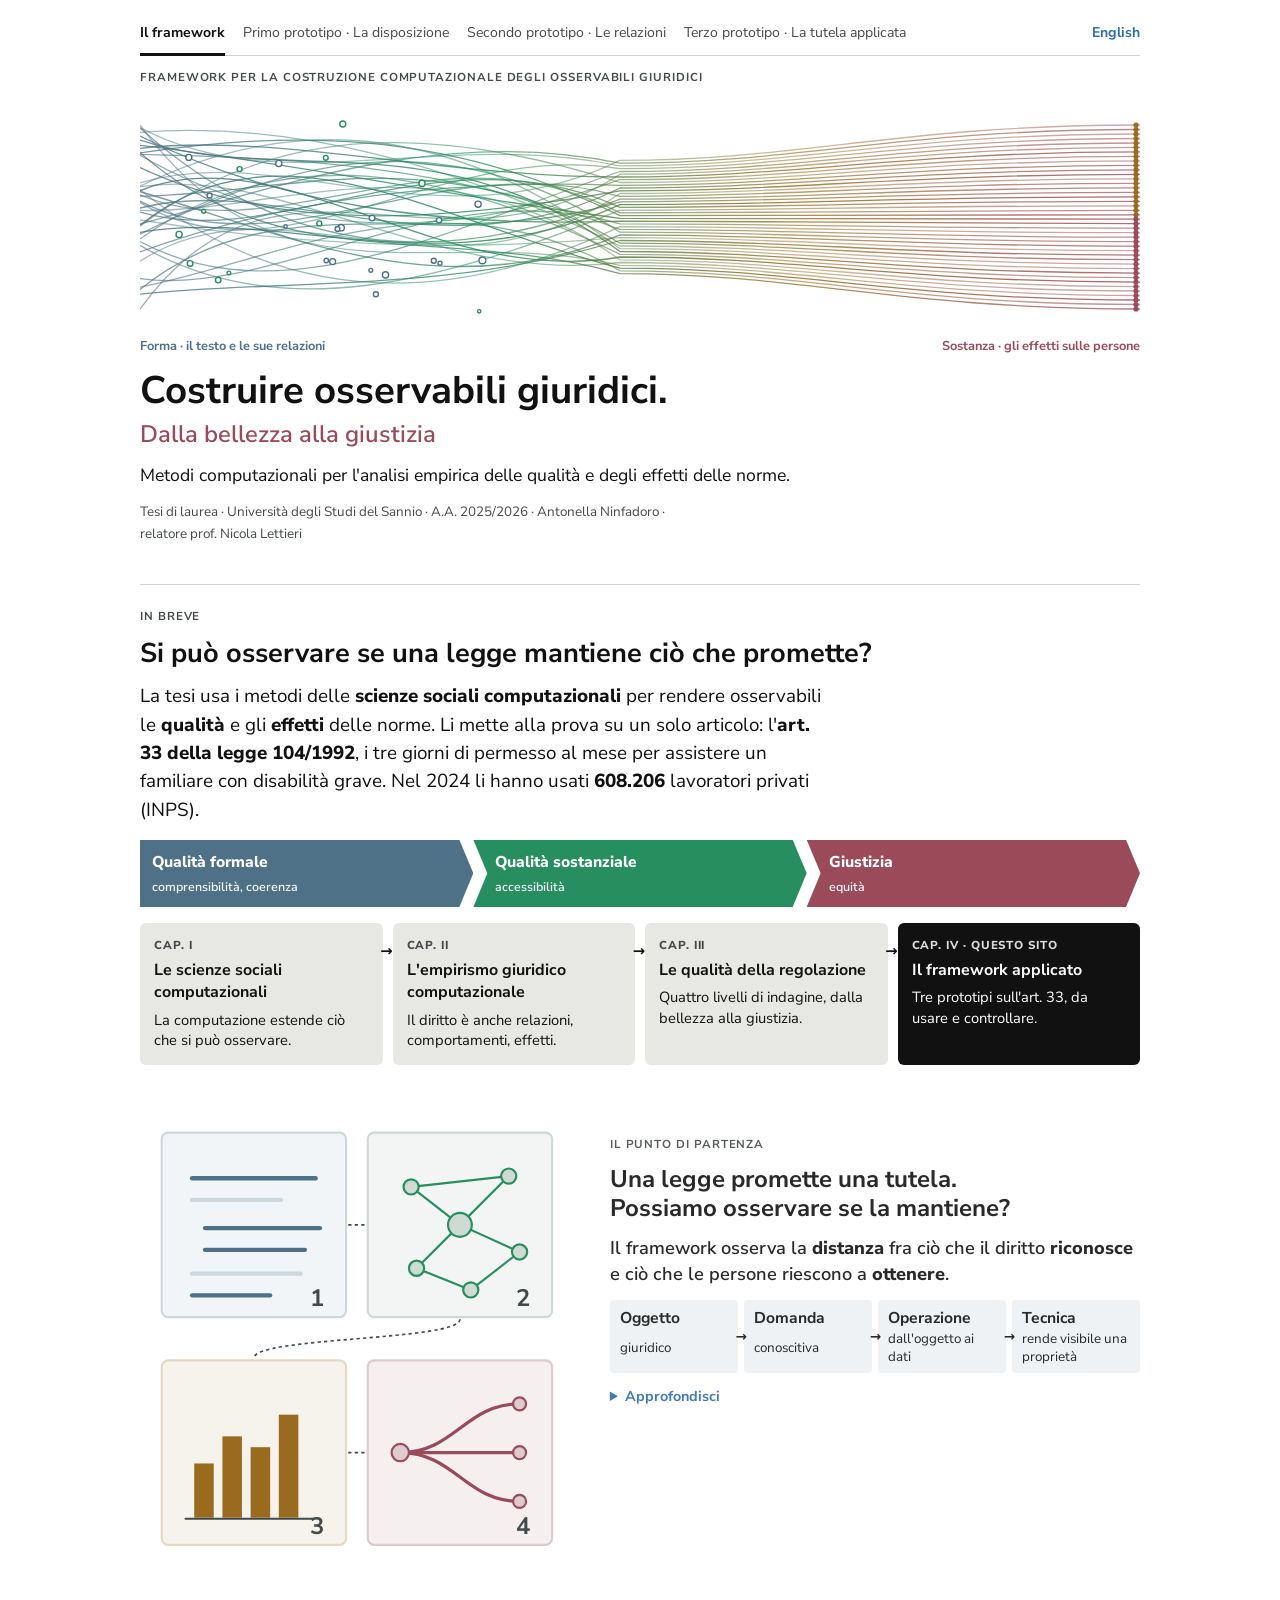
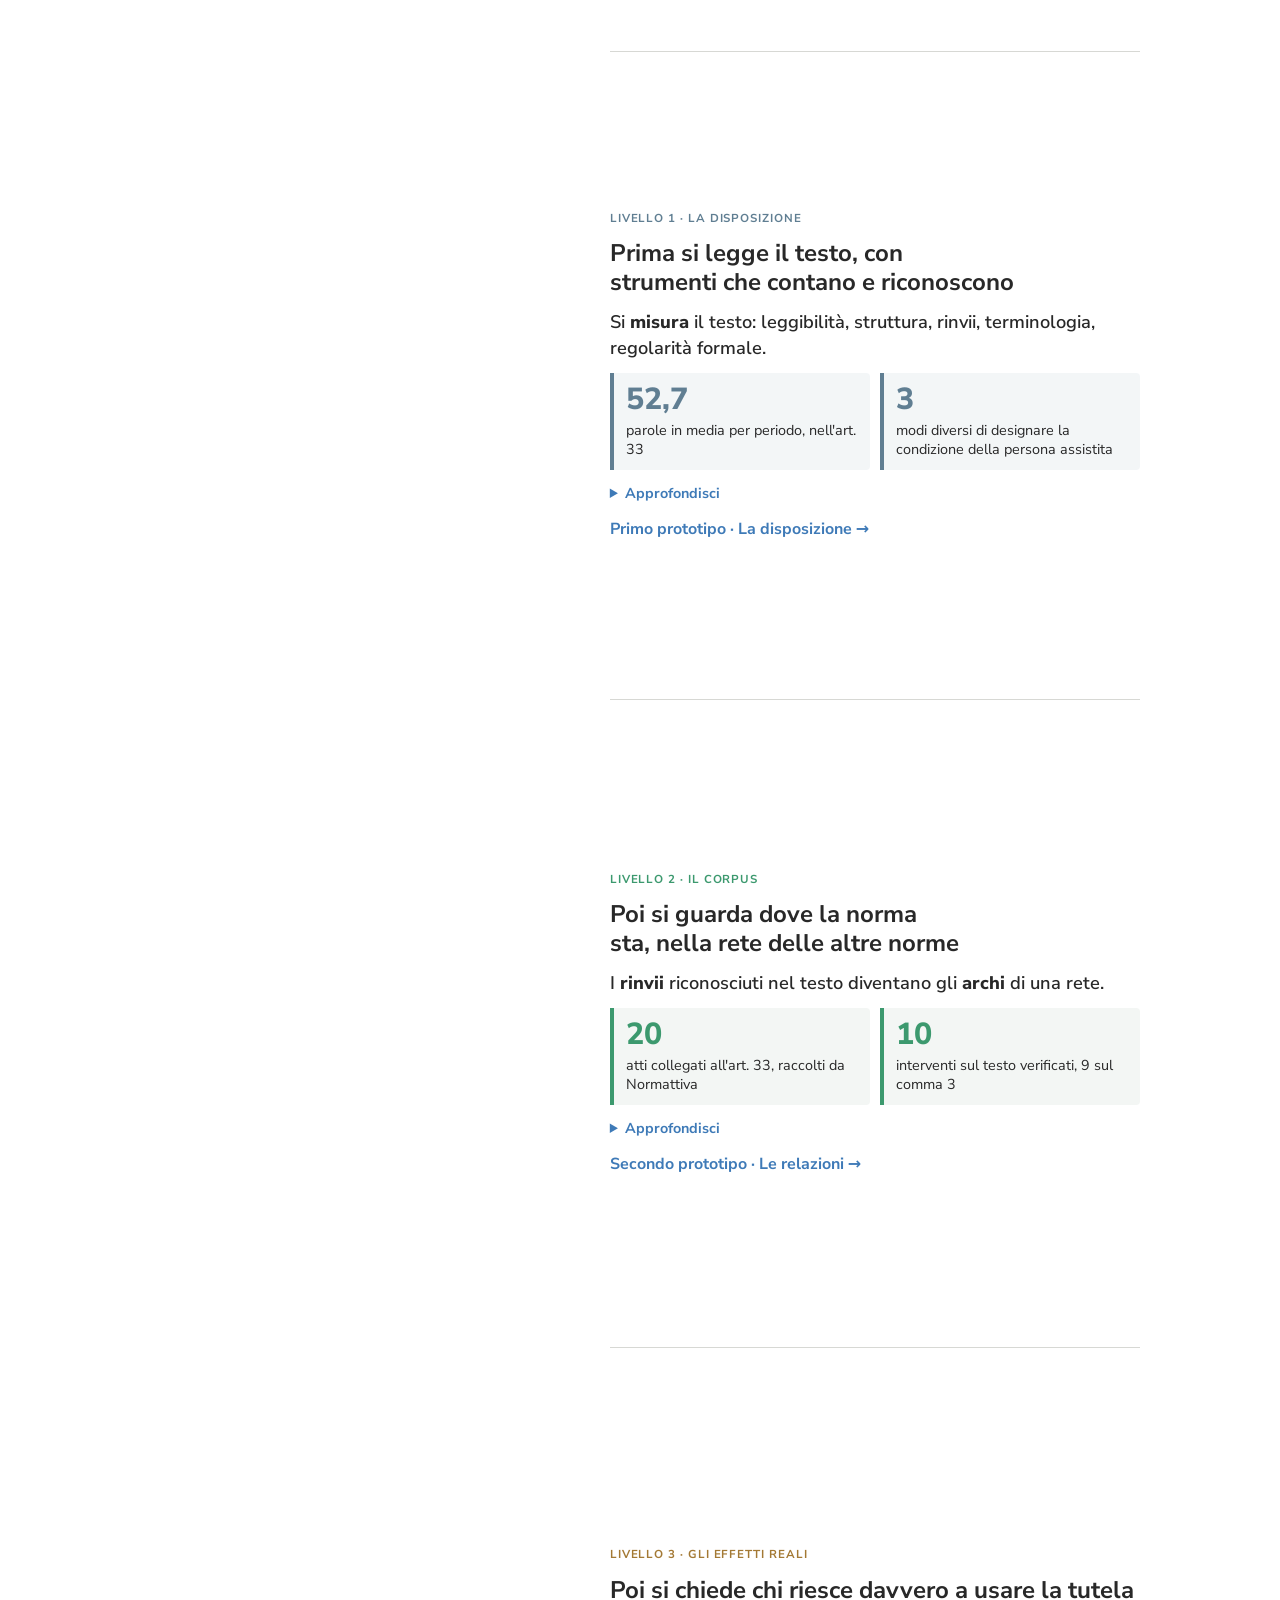
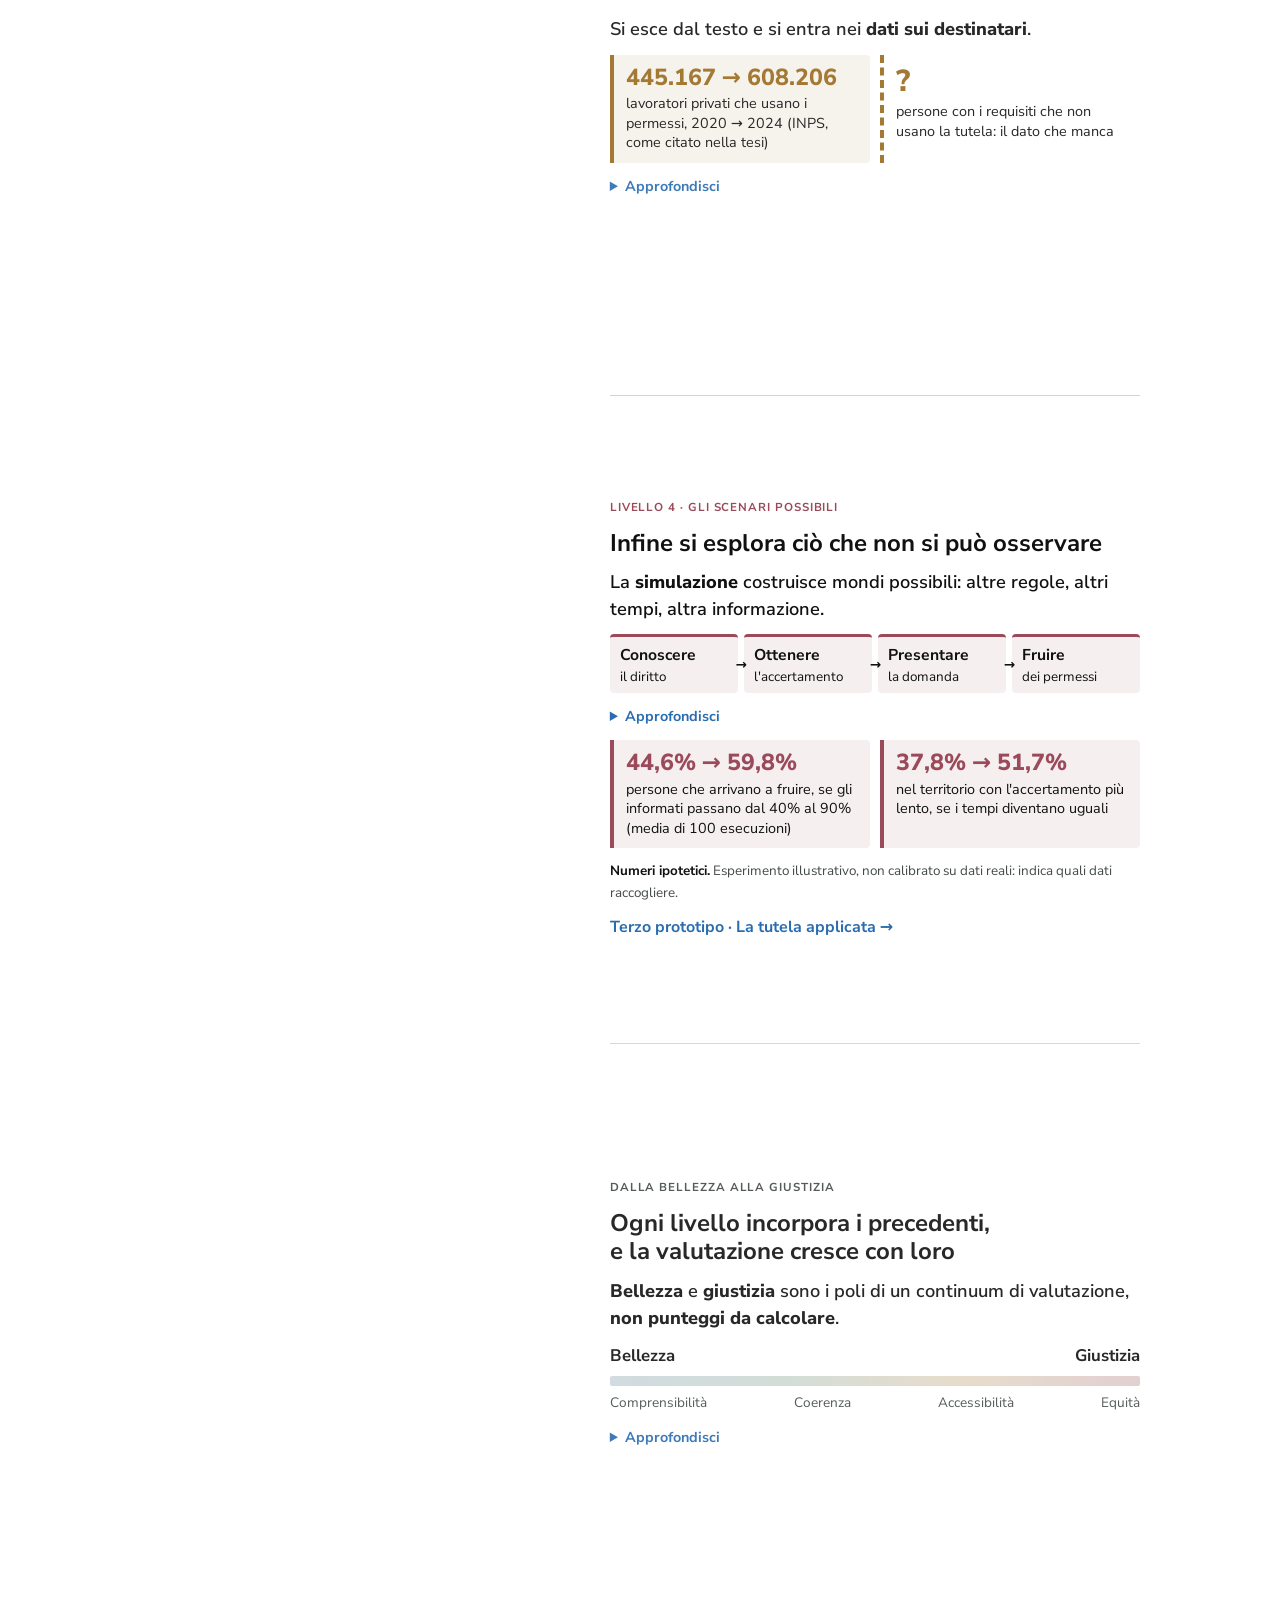
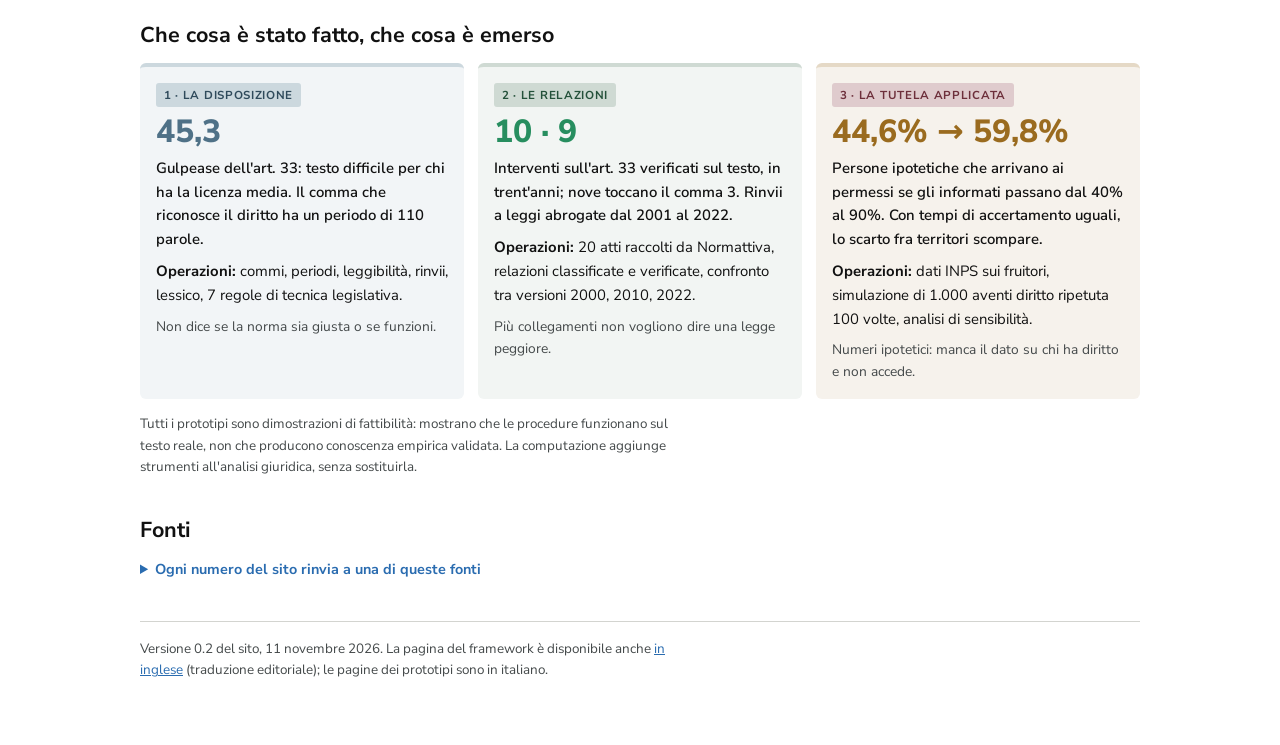
==== commit 97f1fbb7: "Testo asciugato: pagina del framework in due sezioni, approfondimenti senza ripetizioni, avvisi più " ====
--- a/index.html
+++ b/index.html
@@ -28,134 +28,27 @@
     <figcaption><span class="e-forma">Forma · il testo e le sue relazioni</span><span class="e-sost">Sostanza · gli effetti sulle persone</span></figcaption>
   </figure>
   <h1>Costruire osservabili giuridici. <span class="h1-sotto">Dalla bellezza alla giustizia</span></h1>
-  <p class="sottotitolo">Metodi computazionali per l'analisi empirica delle qualità e degli effetti delle norme. Un framework in quattro livelli, messo alla prova sulla legge 5 febbraio 1992, n. 104.</p>
+  <p class="sottotitolo">Metodi computazionali per l'analisi empirica delle qualità e degli effetti delle norme.</p>
   <p class="nota">Tesi di laurea · Università degli Studi del Sannio · A.A. 2025/2026 · Antonella Ninfadoro · relatore prof. Nicola Lettieri</p>
 </header>
 
 
 
 <section class="inbreve" aria-labelledby="t-inbreve">
-  <span class="etichetta">La tesi in sintesi</span>
-  <h2 id="t-inbreve">Il sito e la tesi</h2>
-  <p class="ib-lead">Questo sito accompagna la tesi di laurea <i>Costruire osservabili giuridici</i> e ne mostra in pratica la parte applicativa. Per orientarsi, ecco in breve di che cosa parla.</p>
-  <div class="ib-parti">
-    <div><span class="pt-cap">Di che cosa</span><p>Le tecnologie dell'informazione e le <b>scienze sociali computazionali</b> rendono oggi osservabili aspetti della realtà prima inaccessibili all'indagine empirica. La tesi si chiede se, e in che misura, questi concetti e metodi possano contribuire allo studio della <b>qualità del diritto</b>.</p></div>
-    <div><span class="pt-cap">Perché</span><p>Non basta guardare le proprietà formali dei testi, come chiarezza, struttura e relazioni tra norme. Bisogna arrivare alla sostanza: agli <b>effetti</b> che le norme producono e alla <b>distanza tra la tutela che promettono e quella che garantiscono davvero</b>.</p></div>
-  </div>
-  <small class="ib-fonte">Tesi, Abstract, p. 10, e Introduzione, pp. 7-10</small>
-
-  <h3 class="sotto-h">Come ci arriviamo</h3>
-  <ol class="percorso-tesi">
-    <li>
-      <span class="pt-cap">Cap. I</span>
-      <b>Le scienze sociali computazionali</b>
-      <p>La computazione estende ciò che possiamo osservare, come il microscopio ha esteso la vista: è l'"estensione empirica" di Humphreys.</p>
-      <small>Tesi, pp. 14-16</small>
-    </li>
-    <li>
-      <span class="pt-cap">Cap. II</span>
-      <b>L'empirismo giuridico computazionale</b>
-      <p>Il diritto non è fatto solo di testi: comprende relazioni tra fonti, comportamenti, decisioni. La computazione li rende osservabili e, con la simulazione, esplora i mondi possibili.</p>
-      <small>Tesi, pp. 53, 59-60, 68</small>
-    </li>
-    <li>
-      <span class="pt-cap">Cap. III</span>
-      <b>Le qualità del diritto</b>
-      <p>Chiarezza, semplicità, coerenza, stabilità, efficacia, accessibilità sono studiate separate. La tesi le ordina in quattro livelli, dal testo agli effetti, dalla bellezza alla giustizia.</p>
-      <small>Tesi, pp. 72-125</small>
-    </li>
-    <li class="qui">
-      <span class="pt-cap">Cap. IV · qui</span>
-      <b>La prova</b>
-      <p>Il framework viene messo alla prova sulla legge 5 febbraio 1992, n. 104, con tre prototipi che si possono usare e controllare.</p>
-      <small>Tesi, pp. 119-121</small>
-    </li>
+  <span class="etichetta">In breve</span>
+  <h2 id="t-inbreve">Si può osservare se una legge mantiene ciò che promette?</h2>
+  <p class="ib-lead">La tesi usa i metodi delle <b>scienze sociali computazionali</b> per rendere osservabili le <b>qualità</b> e gli <b>effetti</b> delle norme. Li mette alla prova su un solo articolo: l'<b>art. 33 della legge 104/1992</b>, i tre giorni di permesso al mese per assistere un familiare con disabilità grave. Nel 2024 li hanno usati <b>608.206</b> lavoratori privati (INPS).</p>
+  <div class="transizione" aria-label="Dalla qualità formale alla giustizia">
+    <span class="tr-1">Qualità formale<small>comprensibilità, coerenza</small></span>
+    <span class="tr-2">Qualità sostanziale<small>accessibilità</small></span>
+    <span class="tr-3">Giustizia<small>equità</small></span>
+  </div>
+  <ol class="percorso-tesi" aria-label="I capitoli della tesi">
+    <li><span class="pt-cap">Cap. I</span><b>Le scienze sociali computazionali</b><p>La computazione estende ciò che si può osservare.</p></li>
+    <li><span class="pt-cap">Cap. II</span><b>L'empirismo giuridico computazionale</b><p>Il diritto è anche relazioni, comportamenti, effetti.</p></li>
+    <li><span class="pt-cap">Cap. III</span><b>Le qualità della regolazione</b><p>Quattro livelli di indagine, dalla bellezza alla giustizia.</p></li>
+    <li class="qui"><span class="pt-cap">Cap. IV · questo sito</span><b>Il framework applicato</b><p>Tre prototipi sull'art. 33, da usare e controllare.</p></li>
   </ol>
-  <p class="ib-ponte">Nei primi tre capitoli la tesi costruisce il quadro teorico. Il quarto lo mette alla prova su un caso concreto: <b>è quello che questo sito mostra.</b></p>
-</section>
-
-<section class="introduzione" aria-labelledby="t-intro">
-  <ol class="filo">
-    <li class="filo-p">
-      <span class="etichetta">1 · Il banco di prova</span>
-      <p class="tesi">Mettiamo alla prova il framework su <b>una legge intera: la 104/1992</b>.</p>
-      <p>Non riguarda soltanto salute e sanità, ma anche assistenza, integrazione sociale, istruzione e lavoro. Questa ampiezza la rende adatta a confrontare, in ogni ambito, ciò che la legge promette con ciò che le persone ottengono.</p>
-      <div class="ambiti" aria-label="Ambiti della legge 104/1992"><span>accertamento della disabilità</span><span>assistenza</span><span>integrazione sociale</span><span>istruzione</span><span>lavoro</span></div>
-      <small>Tesi, cap. IV, § 1.1-1.2, p. 119</small>
-    </li>
-    <li class="filo-p">
-      <span class="etichetta">2 · L'esempio</span>
-      <p class="tesi">Dentro la legge prendiamo <b>un articolo: l'art. 33</b>, i permessi lavorativi per assistere un familiare con disabilità grave.</p>
-      <p>È abbastanza breve da analizzarlo comma per comma, ha molti rinvii e modifiche, e ci sono dati reali su chi lo usa: <b>608.206</b> lavoratori privati nel 2024 (INPS, come citato nella tesi).</p>
-      <small>Tesi, cap. IV, § 1.2, p. 119</small>
-    </li>
-  </ol>
-
-  <div class="obiettivo">
-    <span class="etichetta">3 · L'obiettivo della tesi</span>
-    <p>La <b>costruzione di osservabili giuridici</b>: rendere osservabili con strumenti computazionali le <b>qualità</b> e gli <b>effetti</b> di una legge, dal <b>testo</b> che riconosce una tutela fino alle <b>persone</b> che riescono davvero a usarla.</p>
-    <p class="ob-perche">La legge 104 permette di interrogarsi sulla <b>distanza tra il riconoscimento formale di una tutela e la possibilità concreta di beneficiarne</b>. È il problema che la tesi affronta nella transizione dalla qualità formale alla qualità sostanziale e alla giustizia.</p>
-    <div class="transizione" aria-label="Dalla qualità formale alla giustizia">
-      <span class="tr-1">Qualità formale<small>comprensibilità, coerenza</small></span>
-      <span class="tr-2">Qualità sostanziale<small>accessibilità</small></span>
-      <span class="tr-3">Giustizia<small>equità</small></span>
-    </div>
-    <small>Caso di studio: i permessi lavorativi dell'art. 33 della legge 104/1992. Tesi, cap. IV, §§ 1-2.</small>
-  </div>
-
-  <h3 class="sotto-h">Tre strumenti collegati, sui permessi dell'art. 33</h3>
-  <div class="dimostra">
-    <div class="dm-riga dm-1">
-      <a class="dm-nome" href="testo/index.html"><span>1</span>La disposizione</a>
-      <div><span class="dm-et">Domanda</span>Che cosa si può misurare nel testo dell'art. 33?</div>
-      <div class="dm-fa"><span class="dm-et">Che cosa fa</span>Analizza una disposizione autentica della legge 104 e individua rinvii, strutture linguistiche, formulazioni ricorrenti e alcuni indicatori elementari di leggibilità. È un <b>risultato computazionale effettivo</b>, anche se circoscritto.</div>
-      <div><span class="dm-et">Dimostra</span>Un programma riconosce commi, rinvii, lessico e leggibilità nel testo reale, con risultati controllati a mano. Esempio: <b>la stessa condizione è chiamata in 3 modi</b>.</div>
-      <div><span class="dm-et">Non dimostra</span>Che la norma sia scritta male o ingiusta.</div>
-    </div>
-    <div class="dm-riga dm-2">
-      <a class="dm-nome" href="relazioni/index.html"><span>2</span>Le relazioni</a>
-      <div><span class="dm-et">Domanda</span>Da quali altre norme dipende la tutela?</div>
-      <div class="dm-fa"><span class="dm-et">Che cosa fa</span>Raccoglie le disposizioni collegate ai permessi, con un piccolo insieme di relazioni verificate prima di essere mostrate. Mostra come l'unità di osservazione si espanda <b>dalla singola disposizione al sistema</b> di cui fa parte. La rete navigabile sarà disegnata dopo l'approvazione delle schede.</div>
-      <div><span class="dm-et">Dimostra</span>I collegamenti si possono raccogliere e classificare in modo controllabile: <b>20 atti</b>, <b>10 relazioni</b> già verificate sul testo.</div>
-      <div><span class="dm-et">Non dimostra</span>Che più collegamenti significhino una legge peggiore.</div>
-    </div>
-    <div class="dm-riga dm-3">
-      <a class="dm-nome" href="effetti/index.html"><span>3</span>La tutela applicata</a>
-      <div><span class="dm-et">Domanda</span>Da che cosa può dipendere lo scarto fra chi ha diritto e chi usa i permessi?</div>
-      <div class="dm-fa"><span class="dm-et">Che cosa fa</span>Immagina una <b>popolazione ipotetica di aventi diritto</b>. Modificando alcuni parametri (difficoltà informative, tempi amministrativi, differenze territoriali) mostra come cambia la quota di persone che riesce concretamente ad accedere alla tutela.</div>
-      <div><span class="dm-et">Dimostra</span>Una simulazione con persone più o meno informate, ripetuta 100 volte, rende esplicite le ipotesi e mostra <b>quale passaggio pesa di più</b>: nel modello, l'informazione; i tempi di accertamento producono la differenza fra territori.</div>
-      <div><span class="dm-et">Non dimostra</span>Quante persone restino davvero escluse: i numeri sono ipotetici.</div>
-    </div>
-  </div>
-  <p class="rigore"><b>Rigore sul terzo strumento.</b> Senza dati empirici e un modello validato, la simulazione non rappresenta gli effetti reali della legge 104: è un esperimento computazionale illustrativo basato su ipotesi esplicite.</p>
-  <p class="nota">Una procedura che funziona non è ancora conoscenza empirica validata. I prototipi ottengono il primo risultato e preparano il secondo (tesi, cap. IV, § 2, p. 121).</p>
-
-  <h2 id="t-intro">Tre concetti chiave</h2>
-  <div class="tre">
-    <div class="tre-c">
-      <span class="etichetta">Di che cosa</span>
-      <p class="tesi">Un <b>osservabile</b> è un aspetto di un fenomeno che si può <b>rilevare, misurare e analizzare</b> in modo sistematico.</p>
-      <p>La tesi applica questa idea al diritto, che è fatto di testi, di relazioni normative e di pratiche istituzionali.</p>
-      <small>Tesi, cap. I, § 1, p. 14, e Introduzione, p. 7</small>
-    </div>
-    <div class="tre-c">
-      <span class="etichetta">Perché</span>
-      <p class="tesi">La qualità delle norme è studiata per <b>dimensioni separate</b>: chiarezza, semplicità, coerenza, stabilità, efficacia, accessibilità.</p>
-      <p>Le dimensioni dicono molto su come una norma è scritta, ma poco su <b>chi ne riceve davvero i benefici</b>. Per l'art. 33 manca proprio questo dato: quante persone avrebbero diritto ai permessi senza riuscire a ottenerli.</p>
-      <small>Tesi, cap. III, § 1.3, pp. 96-97; cap. IV, § 1.2, p. 120</small>
-    </div>
-    <div class="tre-c contributo">
-      <span class="etichetta">Che cosa aggiunge la tesi</span>
-      <p class="tesi">Un <b>framework unico</b> che collega il testo, il sistema, gli effetti e gli scenari, con un criterio di valutazione che va dalla bellezza alla giustizia.</p>
-      <ul>
-        <li><b>Prima la domanda, poi lo strumento</b>: ogni tecnica entra in gioco solo dopo una domanda precisa sul fenomeno giuridico.</li>
-        <li><b>Prototipi verificabili</b> sulla legge 104/1992: mostrano che le procedure funzionano sul testo reale.</li>
-        <li><b>Osservabili nuovi</b> per l'art. 33: rinvii fra commi, strati di lessico, numero di passaggi per sapere se si ha diritto.</li>
-      </ul>
-      <small>Tesi, cap. III, § 2, p. 97, e cap. IV, § 2, p. 121. Gli osservabili nuovi sono proposte originali [P], da sottoporre al relatore.</small>
-    </div>
-  </div>
-  <p class="nota">La computazione è intesa "come un quid pluris e mai come un minus": non sostituisce l'analisi giuridica, la estende (tesi, Introduzione, p. 9).</p>
 </section>
 
 <section class="percorso" aria-label="Il framework, livello per livello">
@@ -206,8 +99,7 @@
       </ol>
       <details class="altro">
         <summary>Approfondisci</summary>
-        <p>L'art. 3, comma 2, della Costituzione chiede di rimuovere gli ostacoli che limitano "di fatto" l'uguaglianza. L'espressione sposta lo sguardo dal testo della norma alla vita delle persone. La computazione offre strumenti per osservare la distanza fra ciò che il diritto riconosce e ciò che le persone riescono a ottenere.</p>
-        <p>Il framework non è un metodo unico. Mette in relazione quattro elementi: un oggetto giuridico, una domanda conoscitiva, un'operazione che trasforma l'oggetto in dati, una tecnica che rende visibile una proprietà di quei dati.</p>
+        <p>L'art. 3, comma 2, della Costituzione chiede di rimuovere gli ostacoli che limitano "di fatto" l'uguaglianza: lo sguardo passa dal testo della norma alla vita delle persone. Il framework non è un metodo unico. Ogni tecnica entra in gioco dopo una domanda precisa.</p>
       </details>
     </article>
 
@@ -221,8 +113,7 @@
       </div>
       <details class="altro">
         <summary>Approfondisci</summary>
-        <p>Il testo normativo è fatto di parole, e le parole si possono contare e riconoscere. Al primo livello si misurano leggibilità, struttura, rinvii, terminologia, regolarità formale. L'operazione è descrivere e misurare.</p>
-        <p>Nell'art. 33 un periodo ha in media <b>52,7 parole</b>. La stessa condizione della persona assistita è designata in <b>tre modi</b>, che corrispondono a strati diversi di modifiche.</p>
+        <p>Il testo normativo è fatto di parole, e le parole si possono contare e riconoscere. Le tre designazioni della condizione corrispondono a strati diversi di modifiche: "disabilità" compare solo nei commi riscritti nel 2022.</p>
       </details>
       <a class="vai" href="testo/index.html">Primo prototipo · La disposizione →</a>
     </article>
@@ -232,13 +123,12 @@
       <h2>Poi si guarda dove la norma sta, nella rete delle altre norme</h2>
       <p class="tesi">I <b>rinvii</b> riconosciuti nel testo diventano gli <b>archi</b> di una rete.</p>
       <div class="cifre l2">
-        <div><b>4</b><span>altri atti richiamati dall'art. 33</span></div>
-        <div><b>20</b><span>relazioni candidate da verificare</span></div>
-      </div>
-      <details class="altro">
-        <summary>Approfondisci</summary>
-        <p>Una disposizione chiara, letta da sola, può diventare oscura dentro una catena di rinvii e modifiche. Al secondo livello i rinvii riconosciuti nel testo diventano gli archi di una rete. La domanda è se la norma sta bene nel sistema.</p>
-        <p>L'art. 33 rinvia a <b>4 altri atti</b>. Le sue note di aggiornamento registrano modifiche, interpretazioni, deroghe e una sentenza della Corte costituzionale: <b>20 relazioni candidate</b> da verificare.</p>
+        <div><b>20</b><span>atti collegati all'art. 33, raccolti da Normattiva</span></div>
+        <div><b>10</b><span>interventi sul testo verificati, 9 sul comma 3</span></div>
+      </div>
+      <details class="altro">
+        <summary>Approfondisci</summary>
+        <p>Una disposizione chiara, letta da sola, può diventare oscura dentro una catena di rinvii e modifiche. L'art. 33 rinvia a <b>4 altri atti</b>. Con le sue note di aggiornamento il corpus arriva a <b>20 atti</b>: modifiche, interpretazioni, deroghe e una sentenza della Corte costituzionale. Dieci relazioni sono già verificate sul testo.</p>
       </details>
       <a class="vai" href="relazioni/index.html">Secondo prototipo · Le relazioni →</a>
     </article>
@@ -253,10 +143,8 @@
       </div>
       <details class="altro">
         <summary>Approfondisci</summary>
-        <p>Il terzo livello esce dal testo ed entra nei dati sui destinatari. Attribuire un effetto a una norma richiede un disegno di ricerca adeguato. Il primo passo è costruire l'osservabile giusto.</p>
-        <p>I lavoratori privati che usano i permessi passano da <b>445.167</b> nel 2020 a <b>608.206</b> nel 2024 (INPS, come citato nella tesi). Manca il dato più importante: quante persone avrebbero diritto ai permessi senza riuscire a ottenerli. L'osservabile da costruire è il non accesso: chi ha i requisiti e non usa la tutela, dove e perché.</p>
-      </details>
-      <p class="nota stato-liv"><b>Dati ufficiali, pochi.</b> I dati disponibili e il dato mancante sono raccolti nel terzo prototipo, insieme alla simulazione del quarto livello.</p>
+        <p>Attribuire un effetto a una norma richiede un disegno di ricerca adeguato. L'osservabile da costruire è il non accesso: chi ha i requisiti e non usa la tutela, dove e perché. Nel 2020 i giorni di permesso erano di più (d.l. 18/2020): il confronto con il 2024 va letto con cautela.</p>
+      </details>
     </article>
 
     <article class="passo" data-passo="4">
@@ -271,14 +159,13 @@
       </ol>
       <details class="altro">
         <summary>Approfondisci</summary>
-        <p>La simulazione costruisce mondi possibili: che cosa accadrebbe con altre regole, altri tempi, altra informazione. I suoi risultati dipendono dalle ipotesi e vanno letti con l'analisi di sensibilità. Estende l'osservazione verso i possibili e non la sostituisce.</p>
-        <p>Per l'art. 33 il terzo prototipo simula una popolazione ipotetica di 1.000 aventi diritto che attraversa i passaggi ricostruiti nel primo prototipo: conoscere il diritto, ottenere l'accertamento, presentare la domanda, fruire dei permessi. Ogni scenario è ripetuto 100 volte. Variando tempi e informazione si vede quale passaggio pesa di più.</p>
+        <p>I risultati dipendono dalle ipotesi e vanno letti con l'analisi di sensibilità. Il terzo prototipo simula 1.000 aventi diritto ipotetici che attraversano i quattro passaggi; ogni scenario è ripetuto 100 volte.</p>
       </details>
       <div class="cifre l4">
         <div><b>44,6% → 59,8%</b><span>persone che arrivano a fruire, se gli informati passano dal 40% al 90% (media di 100 esecuzioni)</span></div>
         <div><b>37,8% → 51,7%</b><span>nel territorio con l'accertamento più lento, se i tempi diventano uguali</span></div>
       </div>
-      <p class="nota stato-liv"><b>Numeri ipotetici.</b> Esiti di una simulazione illustrativa svolta con 1.000 persone e ripetuta 100 volte, non calibrata su dati reali. Indicano quali dati raccogliere: quante persone conoscono il diritto, i tempi di accertamento per territorio, gli ostacoli sul lavoro. Una simulazione è un esperimento illustrativo basato su ipotesi esplicite, non una rappresentazione degli effetti reali.</p>
+      <p class="nota stato-liv"><b>Numeri ipotetici.</b> Esperimento illustrativo, non calibrato su dati reali: indica quali dati raccogliere.</p>
       <a class="vai" href="effetti/index.html">Terzo prototipo · La tutela applicata →</a>
     </article>
 
@@ -293,51 +180,45 @@
       </div>
       <details class="altro">
         <summary>Approfondisci</summary>
-        <p>Bellezza e giustizia sono i poli di un continuum di valutazione, non punteggi da calcolare. I primi due livelli informano soprattutto un giudizio sulla qualità formale; il terzo e il quarto un giudizio sugli effetti. I dati non dicono che una legge è giusta. Rendono osservabili conseguenze rilevanti per quel giudizio, che resta affidato a un criterio normativo esplicito.</p>
+        <p>I primi due livelli informano soprattutto un giudizio sulla qualità formale; il terzo e il quarto un giudizio sugli effetti. I dati non dicono che una legge è giusta. Rendono osservabili conseguenze rilevanti per quel giudizio, che resta affidato a un criterio normativo esplicito.</p>
       </details>
     </article>
   </div>
 </section>
 
 <section aria-labelledby="t-tre">
-  <h2 id="t-tre">Tre prototipi per quattro livelli</h2>
-  <p class="tesi">La tesi prevede tre prototipi, e il sito li presenta tutti. I primi due lavorano sul <b>testo reale</b>; il terzo raccoglie i <b>dati ufficiali</b> disponibili e svolge un <b>esperimento illustrativo</b> di simulazione, con ipotesi dichiarate.</p>
-  <div class="livelli">
-    <a class="lv disp" href="testo/index.html"><span class="lv-n">1</span><b>Testo / disposizione</b><small>lessico e struttura</small></a>
-    <div class="lv-freccia" aria-hidden="true">→</div>
-    <a class="lv corp" href="relazioni/index.html"><span class="lv-n">2</span><b>Corpus / sistema</b><small>relazioni tra fonti</small></a>
-    <div class="lv-freccia" aria-hidden="true">→</div>
-    <div class="lv eff"><span class="lv-n">3</span><b>Effetti reali</b><small>accesso e distribuzione</small></div>
-    <div class="lv-freccia" aria-hidden="true">→</div>
-    <div class="lv sim"><span class="lv-n">4</span><b>Scenari possibili</b><small>alternative regolative</small></div>
-    <a class="pr p1" href="testo/index.html">Primo prototipo</a>
-    <a class="pr p2" href="relazioni/index.html">Secondo prototipo</a>
-    <a class="pr p3" href="effetti/index.html">Terzo prototipo</a>
-  </div>
+  <h2 id="t-tre">Che cosa è stato fatto, che cosa è emerso</h2>
   <div class="schede-pr">
     <a class="spr disp" href="testo/index.html">
-      <span class="statuto misurato">funzionante</span>
-      <h3>La disposizione</h3>
-      <p>Struttura, leggibilità, periodi, rinvii, terminologia e controlli di tecnica legislativa sugli artt. 33, 3 e 4. Risultati controllati a mano.</p>
+      <span class="statuto misurato">1 · la disposizione</span>
+      <b class="spr-n">45,3</b>
+      <p class="spr-d">Gulpease dell'art. 33: testo difficile per chi ha la licenza media. Il comma che riconosce il diritto ha un periodo di 110 parole.</p>
+      <p><b>Operazioni:</b> commi, periodi, leggibilità, rinvii, lessico, 7 regole di tecnica legislativa.</p>
+      <p class="spr-no">Non dice se la norma sia giusta o se funzioni.</p>
     </a>
     <a class="spr corp" href="relazioni/index.html">
-      <span class="statuto progetto">impianto definito</span>
-      <h3>Le relazioni</h3>
-      <p>Nodi, archi e perimetro sono definiti; 20 relazioni candidate, con i testi tutti raccolti. La rete sarà disegnata dopo l'approvazione delle schede da parte del relatore.</p>
+      <span class="statuto progetto">2 · le relazioni</span>
+      <b class="spr-n">10 · 9</b>
+      <p class="spr-d">Interventi sull'art. 33 verificati sul testo, in trent'anni; nove toccano il comma 3. Rinvii a leggi abrogate dal 2001 al 2022.</p>
+      <p><b>Operazioni:</b> 20 atti raccolti da Normattiva, relazioni classificate e verificate, confronto tra versioni 2000, 2010, 2022.</p>
+      <p class="spr-no">Più collegamenti non vogliono dire una legge peggiore.</p>
     </a>
     <a class="spr eff" href="effetti/index.html">
-      <span class="statuto simulato">esperimento illustrativo</span>
-      <h3>La tutela applicata</h3>
-      <p>Dati INPS disponibili, il dato mancante sul non accesso e una simulazione svolta con 1.000 persone ipotetiche, ripetuta 100 volte, con analisi di sensibilità. I numeri della simulazione sono ipotetici.</p>
+      <span class="statuto simulato">3 · la tutela applicata</span>
+      <b class="spr-n">44,6% → 59,8%</b>
+      <p class="spr-d">Persone ipotetiche che arrivano ai permessi se gli informati passano dal 40% al 90%. Con tempi di accertamento uguali, lo scarto fra territori scompare.</p>
+      <p><b>Operazioni:</b> dati INPS sui fruitori, simulazione di 1.000 aventi diritto ripetuta 100 volte, analisi di sensibilità.</p>
+      <p class="spr-no">Numeri ipotetici: manca il dato su chi ha diritto e non accede.</p>
     </a>
   </div>
-  <p class="nota">Schema ripreso dai materiali del relatore ("Costruzione di osservabili giuridici") e dalla tesi, cap. III, § 2.1, e cap. IV, § 2. <b>Tutti i prototipi sono dimostrazioni di fattibilità</b>: mostrano che le procedure funzionano, non che producono conoscenza empirica validata.</p>
+  <p class="nota">Tutti i prototipi sono dimostrazioni di fattibilità: mostrano che le procedure funzionano sul testo reale, non che producono conoscenza empirica validata. La computazione aggiunge strumenti all'analisi giuridica, senza sostituirla.</p>
 </section>
 
 
 <section class="fonti" id="fonti" aria-labelledby="t-fonti">
   <h2 id="t-fonti">Fonti</h2>
-  <p class="tesi">Ogni numero del sito rinvia a una di queste fonti. <span class="verifica">In arancione</span> ciò che resta da verificare.</p>
+  <details class="altro">
+  <summary>Ogni numero del sito rinvia a una di queste fonti</summary>
   <div class="fonti-gruppi">
     <div>
       <h3>Testi normativi</h3>
@@ -367,7 +248,8 @@
       </ul>
     </div>
   </div>
-  <p class="nota">Le sigle [F] fonte documentata, [A] adattamento, [V] da verificare e [P] proposta originale compaiono nelle schede metodologiche di ogni prototipo.</p>
+  <p class="nota">Le sigle [F] fonte documentata, [A] adattamento, [V] da verificare e [P] proposta originale compaiono nelle schede metodologiche di ogni prototipo. <span class="verifica">In arancione</span> ciò che resta da verificare.</p>
+  </details>
 </section>
 
 <footer>
--- a/assets/percorso.css
+++ b/assets/percorso.css
@@ -79,3 +79,8 @@
 }
 
 .cifre.l4 div { border-color: var(--segno-sim); background: var(--fondo-sim); } .cifre.l4 b { color: var(--segno-sim); font-size: 1.45rem; }
+.spr-n { font-size: 2rem; line-height: 1.05; font-weight: 800; }
+.spr.disp .spr-n { color: var(--segno-disp); } .spr.corp .spr-n { color: var(--segno-corp); } .spr.eff .spr-n { color: var(--segno-eff); }
+.spr-d { font-weight: 600; }
+.spr-no { color: var(--tenue); font-size: 0.86rem !important; }
+.fonti summary { cursor: pointer; font-weight: 700; }
